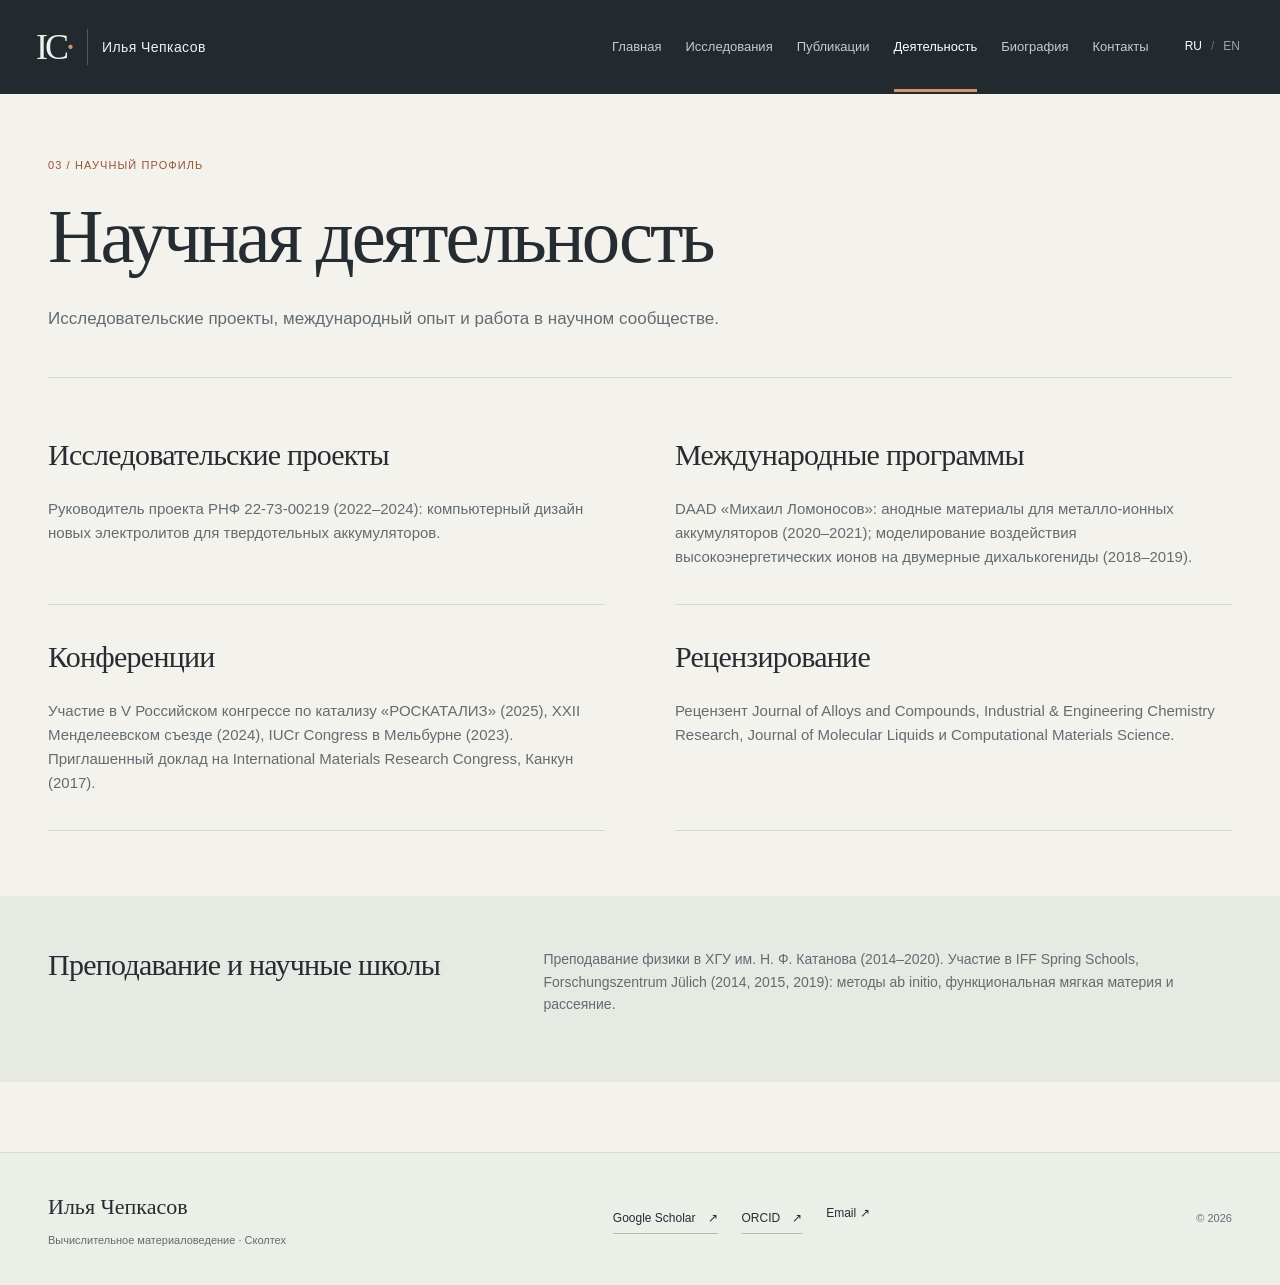
==== activities.html @ cb251c49 "Build bilingual academic website for Ilya Chepkasov" ====
<!doctype html><html lang="ru"><head><meta charset="utf-8"><meta name="viewport" content="width=device-width, initial-scale=1"><meta name="robots" content="noindex,nofollow"><meta name="description" content="Илья Чепкасов — старший научный сотрудник Сколтеха. Вычислительное материаловедение, нанокатализ и материалы для энергетики."><title>Деятельность — Илья Чепкасов</title><link rel="icon" href="assets/images/mark.svg" type="image/svg+xml"><link rel="stylesheet" href="assets/css/styles.css"><script src="assets/js/publications-data.js" defer></script><script src="assets/js/main.js" defer></script></head><body data-title-ru="Деятельность — Илья Чепкасов" data-title-en="Activities — Ilya Chepkasov" class="inner"><a class="skip" href="#main"><span class="" data-ru="К содержанию" data-en="Skip to content">К содержанию</span></a><header class="site-header"><div class="header-inner"><a class="brand" href="index.html"><span class="brand-mark" aria-hidden="true">IC<span>·</span></span><span class="brand-name"><span class="" data-ru="Илья Чепкасов" data-en="Ilya Chepkasov">Илья Чепкасов</span></span></a><button id="menu-toggle" class="menu-toggle" aria-controls="nav" aria-expanded="false"><span class="" data-ru="Меню" data-en="Menu">Меню</span></button><nav id="nav" aria-label="Навигация" data-aria-ru="Навигация" data-aria-en="Main navigation"><a href="index.html"><span class="" data-ru="Главная" data-en="Home">Главная</span></a><a href="research.html"><span class="" data-ru="Исследования" data-en="Research">Исследования</span></a><a href="publications.html"><span class="" data-ru="Публикации" data-en="Publications">Публикации</span></a><a href="activities.html" aria-current="page"><span class="" data-ru="Деятельность" data-en="Activities">Деятельность</span></a><a href="cv.html"><span class="" data-ru="Биография" data-en="Biography">Биография</span></a><a href="contact.html"><span class="" data-ru="Контакты" data-en="Contact">Контакты</span></a></nav><div class="language" role="group" aria-label="Язык / Language"><button data-lang="ru" aria-pressed="true">RU</button><span>/</span><button data-lang="en" aria-pressed="false">EN</button></div></div></header><main id="main"><section class="page-head container"><div class="section-index">03 / <span class="" data-ru="Научный профиль" data-en="Scientific profile">Научный профиль</span></div><h1 class="" data-ru="Научная деятельность" data-en="Academic activities">Научная деятельность</h1><p class="lede" data-ru="Исследовательские проекты, международный опыт и работа в научном сообществе." data-en="Research projects, international experience and contributions to the scientific community.">Исследовательские проекты, международный опыт и работа в научном сообществе.</p></section><section class="container activity-grid"><article class="activity-block"><h2 class="" data-ru="Исследовательские проекты" data-en="Research projects">Исследовательские проекты</h2><p class="" data-ru="Руководитель проекта РНФ 22-73-00219 (2022–2024): компьютерный дизайн новых электролитов для твердотельных аккумуляторов." data-en="Principal investigator, Russian Science Foundation project 22-73-00219 (2022–2024): computational design of new electrolytes for solid-state batteries.">Руководитель проекта РНФ 22-73-00219 (2022–2024): компьютерный дизайн новых электролитов для твердотельных аккумуляторов.</p></article><article class="activity-block"><h2 class="" data-ru="Международные программы" data-en="International programs">Международные программы</h2><p class="" data-ru="DAAD «Михаил Ломоносов»: анодные материалы для металло-ионных аккумуляторов (2020–2021); моделирование воздействия высокоэнергетических ионов на двумерные дихалькогениды (2018–2019)." data-en="DAAD Mikhail Lomonosov program: anode materials for metal-ion batteries (2020–2021); simulations of high-energy ion impacts on two-dimensional dichalcogenides (2018–2019).">DAAD «Михаил Ломоносов»: анодные материалы для металло-ионных аккумуляторов (2020–2021); моделирование воздействия высокоэнергетических ионов на двумерные дихалькогениды (2018–2019).</p></article><article class="activity-block"><h2 class="" data-ru="Конференции" data-en="Conferences">Конференции</h2><p class="" data-ru="Участие в V Российском конгрессе по катализу «РОСКАТАЛИЗ» (2025), XXII Менделеевском съезде (2024), IUCr Congress в Мельбурне (2023). Приглашенный доклад на International Materials Research Congress, Канкун (2017)." data-en="Participation in the V Russian Congress on Catalysis (2025), XXII Mendeleev Congress (2024), and IUCr Congress in Melbourne (2023). Invited talk at the International Materials Research Congress, Cancun (2017).">Участие в V Российском конгрессе по катализу «РОСКАТАЛИЗ» (2025), XXII Менделеевском съезде (2024), IUCr Congress в Мельбурне (2023). Приглашенный доклад на International Materials Research Congress, Канкун (2017).</p></article><article class="activity-block"><h2 class="" data-ru="Рецензирование" data-en="Peer review">Рецензирование</h2><p class="" data-ru="Рецензент Journal of Alloys and Compounds, Industrial &amp; Engineering Chemistry Research, Journal of Molecular Liquids и Computational Materials Science." data-en="Reviewer for Journal of Alloys and Compounds, Industrial &amp; Engineering Chemistry Research, Journal of Molecular Liquids and Computational Materials Science.">Рецензент Journal of Alloys and Compounds, Industrial &amp; Engineering Chemistry Research, Journal of Molecular Liquids и Computational Materials Science.</p></article></section><section class="methods-band"><div class="container"><div><h2 class="" data-ru="Преподавание и научные школы" data-en="Teaching &amp; scientific schools">Преподавание и научные школы</h2></div><div><p class="" data-ru="Преподавание физики в ХГУ им. Н. Ф. Катанова (2014–2020). Участие в IFF Spring Schools, Forschungszentrum Jülich (2014, 2015, 2019): методы ab initio, функциональная мягкая материя и рассеяние." data-en="Teaching physics at Katanov Khakas State University (2014–2020). Participation in IFF Spring Schools at Forschungszentrum Jülich (2014, 2015, 2019): ab initio methods, functional soft matter and scattering.">Преподавание физики в ХГУ им. Н. Ф. Катанова (2014–2020). Участие в IFF Spring Schools, Forschungszentrum Jülich (2014, 2015, 2019): методы ab initio, функциональная мягкая материя и рассеяние.</p></div></div></section></main><footer><div class="container footer-inner"><div><a href="index.html"><span class="" data-ru="Илья Чепкасов" data-en="Ilya Chepkasov">Илья Чепкасов</span></a><p><span class="" data-ru="Вычислительное материаловедение · Сколтех" data-en="Computational materials science · Skoltech">Вычислительное материаловедение · Сколтех</span></p></div><div class="footer-links"><a class="text-link" href="https://scholar.google.com/citations?user=uld736gAAAAJ" target="_blank" rel="noopener noreferrer"><span class="" data-ru="Google Scholar" data-en="Google Scholar">Google Scholar</span> <span aria-hidden="true">↗</span></a><a class="text-link" href="https://orcid.org/0000-0001-8376-2999" target="_blank" rel="noopener noreferrer"><span class="" data-ru="ORCID" data-en="ORCID">ORCID</span> <span aria-hidden="true">↗</span></a><a href="mailto:I.Chepkasov@skoltech.ru">Email ↗</a></div><span class="copyright">© 2026</span></div></footer></body></html>
---- assets/css/styles.css ----
@charset "UTF-8";
:root{--paper:#f4f2ec;--ink:#252d32;--muted:#626c71;--line:#d7d9d3;--accent:#955433;--dark:#222a30;--white:#fff;--sans:"Segoe UI",Arial,sans-serif;--serif:Georgia,"Times New Roman",serif}
*{box-sizing:border-box}body{margin:0;background:var(--paper);color:var(--ink);font-family:var(--sans);line-height:1.6}a{color:inherit;text-decoration:none}button,input,select{font:inherit}button,a,input,select{touch-action:manipulation}button{cursor:pointer}img{max-width:100%;display:block}figure{margin:0}h1,h2,h3,p{margin-top:0}h1,h2,h3{font-weight:400;line-height:1.15}h1{font-family:var(--serif);letter-spacing:-.04em}h2{font-family:var(--serif);font-size:clamp(30px,3vw,42px);letter-spacing:-.025em}h3{font-size:24px;letter-spacing:-.015em}p{color:var(--muted)}[hidden]{display:none!important}:focus-visible{outline:3px solid #bd754c;outline-offset:5px}.container{width:min(1240px,calc(100% - 96px));margin:auto}.skip{position:fixed;top:-100px;left:20px;z-index:99;padding:12px;background:var(--paper)}.skip:focus{top:12px}
.site-header{background:var(--dark);color:#f1f1eb}.header-inner{width:min(1360px,calc(100% - 72px));margin:auto;min-height:94px;display:flex;align-items:center;gap:32px}.brand{display:flex;align-items:center;gap:14px;flex-shrink:0}.brand-mark{font-family:var(--serif);font-size:36px;line-height:1;border-right:1px solid #515a60;padding-right:15px;letter-spacing:-3px}.brand-mark>span{color:#d39570}.brand-name{font-size:14px;letter-spacing:.03em}nav{display:flex;gap:24px;margin-left:auto;align-items:center}nav a{font-size:13px;padding:35px 0 32px;color:#c6cbcb;border-bottom:3px solid transparent}nav a:hover,nav a[aria-current]{color:#fff;border-color:#ce956e}.language{display:flex;align-items:center;gap:5px;font-size:12px;flex-shrink:0}.language>span{color:#697278}.language button{background:none;border:0;color:#9ca7ac;padding:9px 4px}.language button[aria-pressed=true]{color:#fff}.menu-toggle{display:none}
.hero{display:grid;grid-template-columns:1.22fr 1fr;gap:60px;align-items:center;padding-top:70px;padding-bottom:70px}.eyebrow,.section-index{font-size:11px;letter-spacing:.1em;text-transform:uppercase;line-height:1.7}.eyebrow{display:flex;align-items:center;gap:9px;color:var(--muted);margin-bottom:26px}.status-dot{height:6px;width:6px;background:var(--accent);display:inline-block;flex-shrink:0}.hero h1{font-size:clamp(70px,7.5vw,112px);line-height:.98;margin:0 0 28px;font-weight:400}.hero-statement{font-family:var(--serif);font-size:25px;color:var(--ink);margin-bottom:20px}.hero-bio{max-width:490px;font-size:15px;line-height:1.85}.hero-actions{display:flex;align-items:center;gap:30px;margin:30px 0 35px}.button{display:inline-flex;justify-content:center;align-items:center;gap:25px;background:var(--ink);color:#fff;padding:14px 22px;font-size:13px;border:1px solid var(--ink)}.button:hover{background:var(--accent);border-color:var(--accent)}.text-link{display:inline-flex;gap:12px;align-items:center;font-size:13px;border-bottom:1px solid #b6b9b4;padding:5px 0}.text-link:hover{color:var(--accent);border-color:var(--accent)}.hero-methods{font-size:11px;letter-spacing:.015em;color:var(--muted);display:flex;flex-wrap:wrap;gap:12px}.hero-methods>span{color:var(--accent)}.portrait{position:relative;padding:0 0 0 28px}.portrait:before{content:"";position:absolute;top:-18px;right:-18px;left:46px;bottom:28px;border:1px solid var(--line);z-index:-1}.portrait img{width:100%;aspect-ratio:1;object-fit:cover}.portrait figcaption{background:var(--dark);color:#c6cfcf;display:flex;justify-content:space-between;gap:10px;padding:16px 20px;font-size:9px;letter-spacing:.1em}.intro-strip{background:#e7e9e3;border-top:1px solid var(--line);border-bottom:1px solid var(--line);padding:40px 0}.intro-strip>.container{display:grid;grid-template-columns:1fr 1fr;gap:80px;align-items:start}.intro-strip>.container>p{font-family:var(--serif);font-size:33px;color:var(--ink);line-height:1.2;margin-bottom:0}.intro-strip p{font-size:15px;max-width:540px}.section{padding:82px 0}.section-heading{display:flex;align-items:end;justify-content:space-between;gap:30px;margin-bottom:38px}.section-heading h2{margin:12px 0 0}.section-index{color:var(--accent)}.fields-grid{display:grid;grid-template-columns:repeat(3,1fr);border-top:1px solid var(--line);column-gap:40px}.field{border-bottom:1px solid var(--line);padding:28px 0;display:flex;gap:20px;align-items:start}.field-number{font-family:var(--serif);font-size:16px;color:var(--accent);line-height:1.5}.field h3{font-family:var(--serif);font-size:25px;margin-bottom:18px}.field p{font-size:13px;line-height:1.8;margin-bottom:16px}.tags{font-size:10px;letter-spacing:.035em;color:var(--accent);display:block;margin-bottom:10px}.featured-section{background:var(--dark);padding:66px 0;color:#f4f2ec}.featured-section .section-index{color:#ce956e}.issue{font-size:12px;color:#c5ccce;white-space:nowrap}.featured{display:grid;grid-template-columns:1.4fr 1fr;gap:48px;align-items:center}.featured figure{background:#fff;padding:16px}.featured figure img{width:100%;height:auto;object-fit:contain}.featured figcaption{font-size:10px;color:#667075;padding:12px 6px 2px;line-height:1.5}.featured h3{font-family:var(--serif);font-size:30px;margin-bottom:20px}.featured p{color:#aebbc1;font-size:14px}.featured .text-link{color:#e5e9e5;border-color:#697278;display:flex;width:fit-content;margin-top:14px}.review-grid{display:grid;grid-template-columns:repeat(3,1fr);gap:30px}.review-card{border-top:2px solid var(--ink);padding-top:20px}.review-meta{display:flex;justify-content:space-between;color:var(--accent);font-size:11px;margin-bottom:22px}.review-card h3{font-family:var(--serif);font-size:23px;line-height:1.35}.review-card p{font-size:12px}.review-card .text-link{margin-top:10px}
footer{border-top:1px solid var(--line);padding:36px 0;background:#eceee8}.footer-inner{display:flex;align-items:center;justify-content:space-between;gap:25px}.footer-inner>div>a{font-family:var(--serif);font-size:22px}.footer-inner p{font-size:11px;margin:8px 0 0}.footer-links{display:flex;gap:24px}.footer-links a{font-size:12px!important;font-family:var(--sans)!important}.copyright{font-size:11px;color:var(--muted)}.page-head{padding:62px 0 42px;border-bottom:1px solid var(--line)}.page-head h1{font-size:clamp(58px,6vw,82px);margin:18px 0 23px}.lede{max-width:690px;line-height:1.8;margin:0;font-size:17px}.compact{padding:10px 0 62px}.fields-list .field{gap:65px;padding:36px 0}.fields-list .field-number{font-size:32px}.fields-list .field>div{display:grid;grid-template-columns:1fr 1.45fr;column-gap:70px;width:100%;align-items:start}.fields-list h3{font-size:32px;grid-row:span 3}.fields-list p{font-size:15px;margin-bottom:18px}.fields-list .text-link{width:fit-content}.methods-band{background:#e7e9e3;padding:52px 0;margin-bottom:70px}.methods-band>.container{display:grid;grid-template-columns:1fr 1.6fr;gap:65px}.methods-band h2{font-size:30px}.methods-band p{font-size:14px}.method-columns{display:grid;grid-template-columns:repeat(3,1fr);gap:24px}.method-columns h3{font-size:17px}.method-columns p{font-size:12px}
.publications-content{padding:30px 0 70px}.scholar-strip{display:flex;justify-content:space-between;align-items:center;gap:30px;background:#e7e9e3;padding:22px 28px;margin-bottom:38px}.scholar-strip strong{font-size:16px;font-weight:500}.scholar-strip p{font-size:12px;margin:5px 0 0}.outline{background:transparent;color:var(--ink);white-space:nowrap}.outline:hover{color:#fff}.publication-tools{display:grid;grid-template-columns:1fr 160px 205px;gap:20px}.publication-tools label{display:flex;flex-direction:column;gap:9px;font-size:11px;color:var(--muted)}input,select{border:1px solid #bfc5bf;border-radius:0;background:transparent;color:var(--ink);padding:13px 15px;min-width:0;width:100%;font-size:14px;height:50px}input::placeholder{color:#7b8385}.publication-bar{display:flex;align-items:center;gap:20px;margin:24px 0 0;border-bottom:2px solid var(--ink);padding-bottom:22px}.type-tabs{display:flex;gap:7px;flex-wrap:wrap}.type-tabs button{background:transparent;border:1px solid var(--line);padding:8px 16px;color:var(--muted);font-size:12px}.type-tabs button[aria-pressed=true]{background:var(--ink);border-color:var(--ink);color:#fff}.type-tabs button:hover{border-color:var(--ink)}#result-count{margin-left:auto;white-space:nowrap;font-size:12px;color:var(--muted)}.reset{border:0;border-bottom:1px solid #a5aba6;background:none;padding:0;color:var(--accent);font-size:12px}.publication{display:grid;grid-template-columns:75px 1fr 105px;gap:24px;padding:29px 0;border-bottom:1px solid var(--line)}.publication-year{font-family:var(--serif);font-size:27px;line-height:1.2}.publication h2{font-family:var(--sans);font-size:20px;letter-spacing:-.02em;line-height:1.4;margin-bottom:11px;max-width:880px}.publication h2 a:hover{color:var(--accent)}.pub-meta{font-size:12px;color:var(--muted);margin-bottom:13px}.type-label{font-size:10px;text-transform:uppercase;letter-spacing:.06em;color:var(--accent);display:block;margin-bottom:9px}.publication details{font-size:12px;color:var(--muted)}.publication summary{cursor:pointer;width:fit-content}.publication details p{font-size:12px;margin:10px 0}.pub-actions{display:flex;flex-direction:column;align-items:end;gap:16px;font-size:12px}.copy-doi{border:0;background:none;color:var(--muted);padding:0;font-size:11px;text-align:right}.copy-doi:hover{color:var(--accent)}.empty{padding:55px 20px;text-align:center;border-bottom:1px solid var(--line);color:var(--muted)}.catalog-note{font-size:11px;line-height:1.8;color:#737d80;margin:28px 0 0;max-width:820px}
.biography{display:grid;grid-template-columns:290px 1fr;gap:90px;padding:48px 0 80px}.biography aside img{width:100%;margin-bottom:23px}.biography aside h2{font-size:26px}.biography aside p{font-size:13px}.timeline-row{display:grid;grid-template-columns:140px 1fr;gap:30px;padding:26px 0;border-bottom:1px solid var(--line)}.timeline-row:first-child{padding-top:0}.timeline-date{font-size:14px;color:var(--accent);padding-top:5px}.timeline-row h2{font-size:25px;margin-bottom:12px}.timeline-row p{font-size:14px;margin-bottom:0}.activity-grid{display:grid;grid-template-columns:1fr 1fr;gap:0 70px;padding:25px 0 65px}.activity-block{padding:35px 0;border-bottom:1px solid var(--line)}.activity-block h2{font-size:30px}.activity-block p{font-size:15px;margin-bottom:0}.contact-grid{display:grid;grid-template-columns:1.5fr 1fr;gap:100px;padding:58px 0 105px}.email{font-family:var(--serif);font-size:clamp(32px,4.1vw,56px);line-height:1.15;letter-spacing:-.035em;display:block;margin:22px 0 48px;overflow-wrap:anywhere}.email>span{color:var(--accent);font-size:35px}.email:hover{color:var(--accent)}.contact-main h2{font-size:26px;max-width:480px}.contact-main p{font-size:14px}.contact-profiles{border-left:1px solid var(--line);padding-left:50px}.contact-profiles h2{font-size:30px;margin-bottom:28px}.contact-profiles .text-link{display:flex;justify-content:space-between;font-size:17px;padding:17px 0}
@media(min-width:1500px){.hero{padding-top:85px;padding-bottom:85px}.hero h1{font-size:115px}}
@media(max-width:1150px){.header-inner{width:calc(100% - 44px);gap:20px}.brand-name{display:none}nav{gap:20px}.container{width:calc(100% - 72px)}.hero{gap:25px}.hero h1{font-size:clamp(64px,7.8vw,90px)}.portrait{padding-left:12px}.hero-bio{font-size:14px}.hero-actions{gap:22px}.fields-grid{grid-template-columns:1fr 1fr}.biography{gap:50px}.timeline-row{grid-template-columns:115px 1fr;gap:22px}.contact-grid{gap:55px}.featured{gap:30px}.fields-list .field>div{gap:30px}}
@media(max-width:780px){.container{width:calc(100% - 40px)}.header-inner{min-height:76px;width:calc(100% - 40px);flex-wrap:wrap;gap:16px}.brand-mark{font-size:30px}.brand-name{display:block;font-size:12px}.menu-toggle{display:block;margin-left:auto;color:#e2e5df;background:none;border:1px solid #5d696f;padding:7px 10px;font-size:11px}.language{font-size:11px}nav{display:none;order:5;flex-basis:100%;margin:0;gap:0;grid-template-columns:1fr 1fr;padding-bottom:15px}nav.open{display:grid}nav a{padding:12px 0;border:0;font-size:13px}nav a[aria-current]{color:#d39570}.hero{grid-template-columns:1fr;padding:38px 0 42px;gap:35px}.eyebrow{font-size:9px;margin-bottom:23px}.hero h1{font-size:clamp(58px,12vw,90px);margin-bottom:24px}.hero-statement{font-size:23px}.hero-bio{font-size:14px;max-width:580px}.hero-actions{margin:24px 0 25px;gap:25px}.hero-methods{font-size:10px;gap:9px}.portrait{padding:0;max-width:500px;width:100%;justify-self:center}.portrait:before{display:none}.portrait img{aspect-ratio:1.1;object-position:center 35%}.portrait figcaption{padding:14px 16px;font-size:8px}.intro-strip{padding:30px 0}.intro-strip>.container{grid-template-columns:1fr;gap:22px}.intro-strip>.container>p{font-size:29px}.intro-strip p{font-size:14px}.section{padding:52px 0}.section-heading{gap:20px;margin-bottom:27px}.section-heading h2{font-size:30px}.section-heading .text-link{font-size:11px;flex-shrink:0}.fields-grid{gap:0 25px}.field{gap:13px;padding:23px 0}.field h3{font-size:23px}.field p{font-size:12px}.featured-section{padding:45px 0}.featured{grid-template-columns:1fr;gap:28px}.featured h3{font-size:28px}.featured figure{padding:10px}.issue{font-size:10px}.review-grid{grid-template-columns:1fr;gap:32px}.review-card h3{font-size:24px}.review-meta{margin-bottom:17px}.footer-inner{flex-wrap:wrap;align-items:start}.footer-links{gap:20px}.copyright{width:100%}.page-head{padding:38px 0 30px}.page-head h1{font-size:53px}.lede{font-size:15px}.compact{padding:0 0 40px}.fields-list .field{gap:23px;padding:28px 0}.fields-list .field>div{display:block}.fields-list h3{font-size:28px}.fields-list p{font-size:14px}.methods-band{padding:35px 0;margin-bottom:40px}.methods-band>.container{grid-template-columns:1fr;gap:20px}.method-columns{gap:16px}.method-columns h3{font-size:15px}.scholar-strip{padding:20px;gap:20px;align-items:start}.scholar-strip p{font-size:11px}.scholar-strip .button{font-size:11px;padding:10px 14px;gap:12px}.publication-tools{grid-template-columns:1fr 1fr;gap:15px}.search-label{grid-column:1/-1}.publication-bar{flex-wrap:wrap;gap:16px}.type-tabs{width:100%;gap:5px}.type-tabs button{font-size:11px;padding:7px 12px}#result-count{margin-left:0;margin-right:auto}.publication{grid-template-columns:48px 1fr;gap:16px;padding:25px 0}.publication-year{font-size:22px}.publication h2{font-size:17px}.pub-actions{grid-column:2;flex-direction:row;align-items:center;gap:25px}.pub-meta{font-size:11px}.biography{grid-template-columns:1fr;gap:35px;padding:35px 0 50px}.biography aside{max-width:310px}.timeline-row{grid-template-columns:100px 1fr;gap:16px}.timeline-row h2{font-size:22px}.timeline-row p{font-size:13px}.timeline-date{font-size:11px}.activity-grid{grid-template-columns:1fr;gap:0;padding-bottom:40px}.activity-block{padding:26px 0}.activity-block p{font-size:14px}.contact-grid{grid-template-columns:1fr;gap:40px;padding:35px 0 60px}.email{font-size:clamp(35px,7vw,55px);margin-bottom:35px}.contact-profiles{border-left:0;border-top:1px solid var(--line);padding:30px 0 0}}
@media(max-width:430px){.brand-name{display:none}.fields-grid{grid-template-columns:1fr}.field h3{font-size:26px}.field p{font-size:14px}.hero h1{font-size:64px}.hero-actions{gap:20px}.button{padding:12px 17px;gap:20px}.section-heading{align-items:start}.section-heading h2{font-size:28px}.section-heading>.text-link{margin-top:29px}.featured-section .section-heading{display:block}.issue{display:block;margin-top:15px}.scholar-strip{display:block}.scholar-strip .button{margin-top:15px}.page-head h1{font-size:48px}.method-columns{grid-template-columns:1fr}.timeline-row{grid-template-columns:1fr;gap:10px}.publication{gap:12px;grid-template-columns:42px 1fr}.type-tabs button{padding:7px 10px}}
@media(prefers-reduced-motion:no-preference){a,button{transition:background-color .18s,color .18s,border-color .18s}}
@media print{.site-header,.publication-tools,.publication-bar,.pub-actions,footer{display:none}.container{width:100%}body{background:white}.publication{break-inside:avoid}.publication details{display:block}.portrait:before{display:none}}
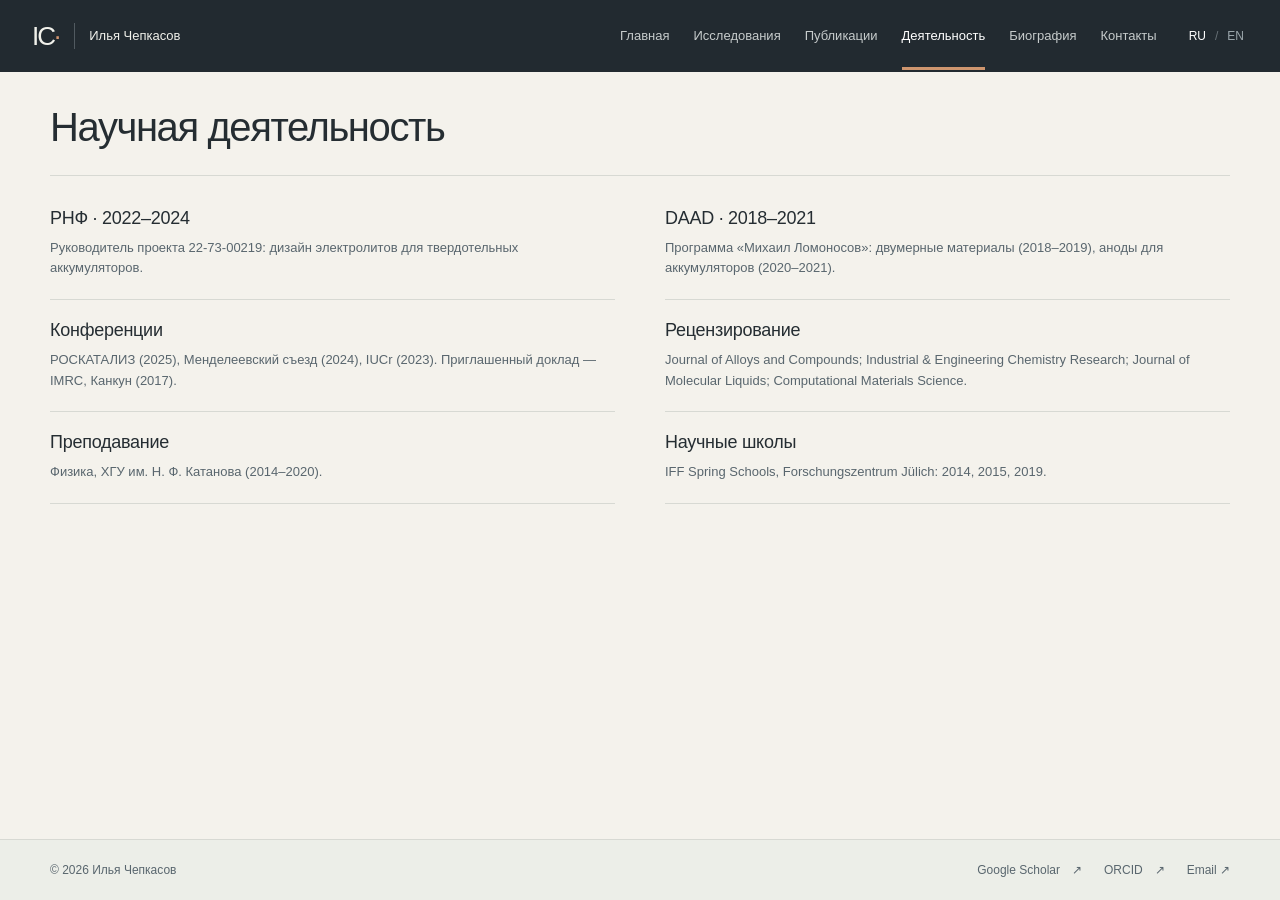
==== commit 5bdcb194: "Shorten all pages and use sans-serif typography with paginated publications" ====
--- a/activities.html
+++ b/activities.html
@@ -1 +1 @@
-<!doctype html><html lang="ru"><head><meta charset="utf-8"><meta name="viewport" content="width=device-width, initial-scale=1"><meta name="robots" content="noindex,nofollow"><meta name="description" content="Илья Чепкасов — старший научный сотрудник Сколтеха. Вычислительное материаловедение, нанокатализ и материалы для энергетики."><title>Деятельность — Илья Чепкасов</title><link rel="icon" href="assets/images/mark.svg" type="image/svg+xml"><link rel="stylesheet" href="assets/css/styles.css"><script src="assets/js/publications-data.js" defer></script><script src="assets/js/main.js" defer></script></head><body data-title-ru="Деятельность — Илья Чепкасов" data-title-en="Activities — Ilya Chepkasov" class="inner"><a class="skip" href="#main"><span class="" data-ru="К содержанию" data-en="Skip to content">К содержанию</span></a><header class="site-header"><div class="header-inner"><a class="brand" href="index.html"><span class="brand-mark" aria-hidden="true">IC<span>·</span></span><span class="brand-name"><span class="" data-ru="Илья Чепкасов" data-en="Ilya Chepkasov">Илья Чепкасов</span></span></a><button id="menu-toggle" class="menu-toggle" aria-controls="nav" aria-expanded="false"><span class="" data-ru="Меню" data-en="Menu">Меню</span></button><nav id="nav" aria-label="Навигация" data-aria-ru="Навигация" data-aria-en="Main navigation"><a href="index.html"><span class="" data-ru="Главная" data-en="Home">Главная</span></a><a href="research.html"><span class="" data-ru="Исследования" data-en="Research">Исследования</span></a><a href="publications.html"><span class="" data-ru="Публикации" data-en="Publications">Публикации</span></a><a href="activities.html" aria-current="page"><span class="" data-ru="Деятельность" data-en="Activities">Деятельность</span></a><a href="cv.html"><span class="" data-ru="Биография" data-en="Biography">Биография</span></a><a href="contact.html"><span class="" data-ru="Контакты" data-en="Contact">Контакты</span></a></nav><div class="language" role="group" aria-label="Язык / Language"><button data-lang="ru" aria-pressed="true">RU</button><span>/</span><button data-lang="en" aria-pressed="false">EN</button></div></div></header><main id="main"><section class="page-head container"><div class="section-index">03 / <span class="" data-ru="Научный профиль" data-en="Scientific profile">Научный профиль</span></div><h1 class="" data-ru="Научная деятельность" data-en="Academic activities">Научная деятельность</h1><p class="lede" data-ru="Исследовательские проекты, международный опыт и работа в научном сообществе." data-en="Research projects, international experience and contributions to the scientific community.">Исследовательские проекты, международный опыт и работа в научном сообществе.</p></section><section class="container activity-grid"><article class="activity-block"><h2 class="" data-ru="Исследовательские проекты" data-en="Research projects">Исследовательские проекты</h2><p class="" data-ru="Руководитель проекта РНФ 22-73-00219 (2022–2024): компьютерный дизайн новых электролитов для твердотельных аккумуляторов." data-en="Principal investigator, Russian Science Foundation project 22-73-00219 (2022–2024): computational design of new electrolytes for solid-state batteries.">Руководитель проекта РНФ 22-73-00219 (2022–2024): компьютерный дизайн новых электролитов для твердотельных аккумуляторов.</p></article><article class="activity-block"><h2 class="" data-ru="Международные программы" data-en="International programs">Международные программы</h2><p class="" data-ru="DAAD «Михаил Ломоносов»: анодные материалы для металло-ионных аккумуляторов (2020–2021); моделирование воздействия высокоэнергетических ионов на двумерные дихалькогениды (2018–2019)." data-en="DAAD Mikhail Lomonosov program: anode materials for metal-ion batteries (2020–2021); simulations of high-energy ion impacts on two-dimensional dichalcogenides (2018–2019).">DAAD «Михаил Ломоносов»: анодные материалы для металло-ионных аккумуляторов (2020–2021); моделирование воздействия высокоэнергетических ионов на двумерные дихалькогениды (2018–2019).</p></article><article class="activity-block"><h2 class="" data-ru="Конференции" data-en="Conferences">Конференции</h2><p class="" data-ru="Участие в V Российском конгрессе по катализу «РОСКАТАЛИЗ» (2025), XXII Менделеевском съезде (2024), IUCr Congress в Мельбурне (2023). Приглашенный доклад на International Materials Research Congress, Канкун (2017)." data-en="Participation in the V Russian Congress on Catalysis (2025), XXII Mendeleev Congress (2024), and IUCr Congress in Melbourne (2023). Invited talk at the International Materials Research Congress, Cancun (2017).">Участие в V Российском конгрессе по катализу «РОСКАТАЛИЗ» (2025), XXII Менделеевском съезде (2024), IUCr Congress в Мельбурне (2023). Приглашенный доклад на International Materials Research Congress, Канкун (2017).</p></article><article class="activity-block"><h2 class="" data-ru="Рецензирование" data-en="Peer review">Рецензирование</h2><p class="" data-ru="Рецензент Journal of Alloys and Compounds, Industrial &amp; Engineering Chemistry Research, Journal of Molecular Liquids и Computational Materials Science." data-en="Reviewer for Journal of Alloys and Compounds, Industrial &amp; Engineering Chemistry Research, Journal of Molecular Liquids and Computational Materials Science.">Рецензент Journal of Alloys and Compounds, Industrial &amp; Engineering Chemistry Research, Journal of Molecular Liquids и Computational Materials Science.</p></article></section><section class="methods-band"><div class="container"><div><h2 class="" data-ru="Преподавание и научные школы" data-en="Teaching &amp; scientific schools">Преподавание и научные школы</h2></div><div><p class="" data-ru="Преподавание физики в ХГУ им. Н. Ф. Катанова (2014–2020). Участие в IFF Spring Schools, Forschungszentrum Jülich (2014, 2015, 2019): методы ab initio, функциональная мягкая материя и рассеяние." data-en="Teaching physics at Katanov Khakas State University (2014–2020). Participation in IFF Spring Schools at Forschungszentrum Jülich (2014, 2015, 2019): ab initio methods, functional soft matter and scattering.">Преподавание физики в ХГУ им. Н. Ф. Катанова (2014–2020). Участие в IFF Spring Schools, Forschungszentrum Jülich (2014, 2015, 2019): методы ab initio, функциональная мягкая материя и рассеяние.</p></div></div></section></main><footer><div class="container footer-inner"><div><a href="index.html"><span class="" data-ru="Илья Чепкасов" data-en="Ilya Chepkasov">Илья Чепкасов</span></a><p><span class="" data-ru="Вычислительное материаловедение · Сколтех" data-en="Computational materials science · Skoltech">Вычислительное материаловедение · Сколтех</span></p></div><div class="footer-links"><a class="text-link" href="https://scholar.google.com/citations?user=uld736gAAAAJ" target="_blank" rel="noopener noreferrer"><span class="" data-ru="Google Scholar" data-en="Google Scholar">Google Scholar</span> <span aria-hidden="true">↗</span></a><a class="text-link" href="https://orcid.org/0000-0001-8376-2999" target="_blank" rel="noopener noreferrer"><span class="" data-ru="ORCID" data-en="ORCID">ORCID</span> <span aria-hidden="true">↗</span></a><a href="mailto:I.Chepkasov@skoltech.ru">Email ↗</a></div><span class="copyright">© 2026</span></div></footer></body></html>+<!doctype html><html lang="ru"><head><meta charset="utf-8"><meta name="viewport" content="width=device-width, initial-scale=1"><meta name="robots" content="noindex,nofollow"><meta name="description" content="Илья Чепкасов — старший научный сотрудник Сколтеха. Вычислительное материаловедение, нанокатализ и материалы для энергетики."><title>Деятельность — Илья Чепкасов</title><link rel="icon" href="assets/images/mark.svg" type="image/svg+xml"><link rel="stylesheet" href="assets/css/styles.css"><script src="assets/js/publications-data.js" defer></script><script src="assets/js/main.js" defer></script></head><body data-title-ru="Деятельность — Илья Чепкасов" data-title-en="Activities — Ilya Chepkasov" class="inner"><a class="skip" href="#main"><span class="" data-ru="К содержанию" data-en="Skip to content">К содержанию</span></a><header class="site-header"><div class="header-inner"><a class="brand" href="index.html"><span class="brand-mark" aria-hidden="true">IC<span>·</span></span><span class="brand-name"><span class="" data-ru="Илья Чепкасов" data-en="Ilya Chepkasov">Илья Чепкасов</span></span></a><button id="menu-toggle" class="menu-toggle" aria-controls="nav" aria-expanded="false"><span class="" data-ru="Меню" data-en="Menu">Меню</span></button><nav id="nav" aria-label="Навигация" data-aria-ru="Навигация" data-aria-en="Main navigation"><a href="index.html"><span class="" data-ru="Главная" data-en="Home">Главная</span></a><a href="research.html"><span class="" data-ru="Исследования" data-en="Research">Исследования</span></a><a href="publications.html"><span class="" data-ru="Публикации" data-en="Publications">Публикации</span></a><a href="activities.html" aria-current="page"><span class="" data-ru="Деятельность" data-en="Activities">Деятельность</span></a><a href="cv.html"><span class="" data-ru="Биография" data-en="Biography">Биография</span></a><a href="contact.html"><span class="" data-ru="Контакты" data-en="Contact">Контакты</span></a></nav><div class="language" role="group" aria-label="Язык / Language"><button data-lang="ru" aria-pressed="true">RU</button><span>/</span><button data-lang="en" aria-pressed="false">EN</button></div></div></header><main id="main"><section class="page-head container"><h1 class="" data-ru="Научная деятельность" data-en="Academic activities">Научная деятельность</h1></section><section class="container activity-grid"><article class="activity-block"><h2 class="" data-ru="РНФ · 2022–2024" data-en="RSF · 2022–2024">РНФ · 2022–2024</h2><p class="" data-ru="Руководитель проекта 22-73-00219: дизайн электролитов для твердотельных аккумуляторов." data-en="PI, project 22-73-00219: design of electrolytes for solid-state batteries.">Руководитель проекта 22-73-00219: дизайн электролитов для твердотельных аккумуляторов.</p></article><article class="activity-block"><h2 class="" data-ru="DAAD · 2018–2021" data-en="DAAD · 2018–2021">DAAD · 2018–2021</h2><p class="" data-ru="Программа «Михаил Ломоносов»: двумерные материалы (2018–2019), аноды для аккумуляторов (2020–2021)." data-en="Mikhail Lomonosov program: 2D materials (2018–2019), battery anodes (2020–2021).">Программа «Михаил Ломоносов»: двумерные материалы (2018–2019), аноды для аккумуляторов (2020–2021).</p></article><article class="activity-block"><h2 class="" data-ru="Конференции" data-en="Conferences">Конференции</h2><p class="" data-ru="РОСКАТАЛИЗ (2025), Менделеевский съезд (2024), IUCr (2023). Приглашенный доклад — IMRC, Канкун (2017)." data-en="ROSKATALIZ (2025), Mendeleev Congress (2024), IUCr (2023). Invited talk — IMRC, Cancun (2017).">РОСКАТАЛИЗ (2025), Менделеевский съезд (2024), IUCr (2023). Приглашенный доклад — IMRC, Канкун (2017).</p></article><article class="activity-block"><h2 class="" data-ru="Рецензирование" data-en="Peer review">Рецензирование</h2><p class="" data-ru="Journal of Alloys and Compounds; Industrial &amp; Engineering Chemistry Research; Journal of Molecular Liquids; Computational Materials Science." data-en="Journal of Alloys and Compounds; Industrial &amp; Engineering Chemistry Research; Journal of Molecular Liquids; Computational Materials Science.">Journal of Alloys and Compounds; Industrial &amp; Engineering Chemistry Research; Journal of Molecular Liquids; Computational Materials Science.</p></article><article class="activity-block"><h2 class="" data-ru="Преподавание" data-en="Teaching">Преподавание</h2><p class="" data-ru="Физика, ХГУ им. Н. Ф. Катанова (2014–2020)." data-en="Physics, Katanov Khakas State University (2014–2020).">Физика, ХГУ им. Н. Ф. Катанова (2014–2020).</p></article><article class="activity-block"><h2 class="" data-ru="Научные школы" data-en="Scientific schools">Научные школы</h2><p class="" data-ru="IFF Spring Schools, Forschungszentrum Jülich: 2014, 2015, 2019." data-en="IFF Spring Schools, Forschungszentrum Jülich: 2014, 2015, 2019.">IFF Spring Schools, Forschungszentrum Jülich: 2014, 2015, 2019.</p></article></section></main><footer><div class="container footer-inner"><span>© 2026 <span class="" data-ru="Илья Чепкасов" data-en="Ilya Chepkasov">Илья Чепкасов</span></span><div class="footer-links"><a class="text-link" href="https://scholar.google.com/citations?user=uld736gAAAAJ" target="_blank" rel="noopener noreferrer"><span class="" data-ru="Google Scholar" data-en="Google Scholar">Google Scholar</span> <span aria-hidden="true">↗</span></a><a class="text-link" href="https://orcid.org/0000-0001-8376-2999" target="_blank" rel="noopener noreferrer"><span class="" data-ru="ORCID" data-en="ORCID">ORCID</span> <span aria-hidden="true">↗</span></a><a href="mailto:I.Chepkasov@skoltech.ru">Email ↗</a></div></div></footer></body></html>
--- a/assets/css/styles.css
+++ b/assets/css/styles.css
@@ -1,14 +1,15 @@
 @charset "UTF-8";
-:root{--paper:#f4f2ec;--ink:#252d32;--muted:#626c71;--line:#d7d9d3;--accent:#955433;--dark:#222a30;--white:#fff;--sans:"Segoe UI",Arial,sans-serif;--serif:Georgia,"Times New Roman",serif}
-*{box-sizing:border-box}body{margin:0;background:var(--paper);color:var(--ink);font-family:var(--sans);line-height:1.6}a{color:inherit;text-decoration:none}button,input,select{font:inherit}button,a,input,select{touch-action:manipulation}button{cursor:pointer}img{max-width:100%;display:block}figure{margin:0}h1,h2,h3,p{margin-top:0}h1,h2,h3{font-weight:400;line-height:1.15}h1{font-family:var(--serif);letter-spacing:-.04em}h2{font-family:var(--serif);font-size:clamp(30px,3vw,42px);letter-spacing:-.025em}h3{font-size:24px;letter-spacing:-.015em}p{color:var(--muted)}[hidden]{display:none!important}:focus-visible{outline:3px solid #bd754c;outline-offset:5px}.container{width:min(1240px,calc(100% - 96px));margin:auto}.skip{position:fixed;top:-100px;left:20px;z-index:99;padding:12px;background:var(--paper)}.skip:focus{top:12px}
-.site-header{background:var(--dark);color:#f1f1eb}.header-inner{width:min(1360px,calc(100% - 72px));margin:auto;min-height:94px;display:flex;align-items:center;gap:32px}.brand{display:flex;align-items:center;gap:14px;flex-shrink:0}.brand-mark{font-family:var(--serif);font-size:36px;line-height:1;border-right:1px solid #515a60;padding-right:15px;letter-spacing:-3px}.brand-mark>span{color:#d39570}.brand-name{font-size:14px;letter-spacing:.03em}nav{display:flex;gap:24px;margin-left:auto;align-items:center}nav a{font-size:13px;padding:35px 0 32px;color:#c6cbcb;border-bottom:3px solid transparent}nav a:hover,nav a[aria-current]{color:#fff;border-color:#ce956e}.language{display:flex;align-items:center;gap:5px;font-size:12px;flex-shrink:0}.language>span{color:#697278}.language button{background:none;border:0;color:#9ca7ac;padding:9px 4px}.language button[aria-pressed=true]{color:#fff}.menu-toggle{display:none}
-.hero{display:grid;grid-template-columns:1.22fr 1fr;gap:60px;align-items:center;padding-top:70px;padding-bottom:70px}.eyebrow,.section-index{font-size:11px;letter-spacing:.1em;text-transform:uppercase;line-height:1.7}.eyebrow{display:flex;align-items:center;gap:9px;color:var(--muted);margin-bottom:26px}.status-dot{height:6px;width:6px;background:var(--accent);display:inline-block;flex-shrink:0}.hero h1{font-size:clamp(70px,7.5vw,112px);line-height:.98;margin:0 0 28px;font-weight:400}.hero-statement{font-family:var(--serif);font-size:25px;color:var(--ink);margin-bottom:20px}.hero-bio{max-width:490px;font-size:15px;line-height:1.85}.hero-actions{display:flex;align-items:center;gap:30px;margin:30px 0 35px}.button{display:inline-flex;justify-content:center;align-items:center;gap:25px;background:var(--ink);color:#fff;padding:14px 22px;font-size:13px;border:1px solid var(--ink)}.button:hover{background:var(--accent);border-color:var(--accent)}.text-link{display:inline-flex;gap:12px;align-items:center;font-size:13px;border-bottom:1px solid #b6b9b4;padding:5px 0}.text-link:hover{color:var(--accent);border-color:var(--accent)}.hero-methods{font-size:11px;letter-spacing:.015em;color:var(--muted);display:flex;flex-wrap:wrap;gap:12px}.hero-methods>span{color:var(--accent)}.portrait{position:relative;padding:0 0 0 28px}.portrait:before{content:"";position:absolute;top:-18px;right:-18px;left:46px;bottom:28px;border:1px solid var(--line);z-index:-1}.portrait img{width:100%;aspect-ratio:1;object-fit:cover}.portrait figcaption{background:var(--dark);color:#c6cfcf;display:flex;justify-content:space-between;gap:10px;padding:16px 20px;font-size:9px;letter-spacing:.1em}.intro-strip{background:#e7e9e3;border-top:1px solid var(--line);border-bottom:1px solid var(--line);padding:40px 0}.intro-strip>.container{display:grid;grid-template-columns:1fr 1fr;gap:80px;align-items:start}.intro-strip>.container>p{font-family:var(--serif);font-size:33px;color:var(--ink);line-height:1.2;margin-bottom:0}.intro-strip p{font-size:15px;max-width:540px}.section{padding:82px 0}.section-heading{display:flex;align-items:end;justify-content:space-between;gap:30px;margin-bottom:38px}.section-heading h2{margin:12px 0 0}.section-index{color:var(--accent)}.fields-grid{display:grid;grid-template-columns:repeat(3,1fr);border-top:1px solid var(--line);column-gap:40px}.field{border-bottom:1px solid var(--line);padding:28px 0;display:flex;gap:20px;align-items:start}.field-number{font-family:var(--serif);font-size:16px;color:var(--accent);line-height:1.5}.field h3{font-family:var(--serif);font-size:25px;margin-bottom:18px}.field p{font-size:13px;line-height:1.8;margin-bottom:16px}.tags{font-size:10px;letter-spacing:.035em;color:var(--accent);display:block;margin-bottom:10px}.featured-section{background:var(--dark);padding:66px 0;color:#f4f2ec}.featured-section .section-index{color:#ce956e}.issue{font-size:12px;color:#c5ccce;white-space:nowrap}.featured{display:grid;grid-template-columns:1.4fr 1fr;gap:48px;align-items:center}.featured figure{background:#fff;padding:16px}.featured figure img{width:100%;height:auto;object-fit:contain}.featured figcaption{font-size:10px;color:#667075;padding:12px 6px 2px;line-height:1.5}.featured h3{font-family:var(--serif);font-size:30px;margin-bottom:20px}.featured p{color:#aebbc1;font-size:14px}.featured .text-link{color:#e5e9e5;border-color:#697278;display:flex;width:fit-content;margin-top:14px}.review-grid{display:grid;grid-template-columns:repeat(3,1fr);gap:30px}.review-card{border-top:2px solid var(--ink);padding-top:20px}.review-meta{display:flex;justify-content:space-between;color:var(--accent);font-size:11px;margin-bottom:22px}.review-card h3{font-family:var(--serif);font-size:23px;line-height:1.35}.review-card p{font-size:12px}.review-card .text-link{margin-top:10px}
-footer{border-top:1px solid var(--line);padding:36px 0;background:#eceee8}.footer-inner{display:flex;align-items:center;justify-content:space-between;gap:25px}.footer-inner>div>a{font-family:var(--serif);font-size:22px}.footer-inner p{font-size:11px;margin:8px 0 0}.footer-links{display:flex;gap:24px}.footer-links a{font-size:12px!important;font-family:var(--sans)!important}.copyright{font-size:11px;color:var(--muted)}.page-head{padding:62px 0 42px;border-bottom:1px solid var(--line)}.page-head h1{font-size:clamp(58px,6vw,82px);margin:18px 0 23px}.lede{max-width:690px;line-height:1.8;margin:0;font-size:17px}.compact{padding:10px 0 62px}.fields-list .field{gap:65px;padding:36px 0}.fields-list .field-number{font-size:32px}.fields-list .field>div{display:grid;grid-template-columns:1fr 1.45fr;column-gap:70px;width:100%;align-items:start}.fields-list h3{font-size:32px;grid-row:span 3}.fields-list p{font-size:15px;margin-bottom:18px}.fields-list .text-link{width:fit-content}.methods-band{background:#e7e9e3;padding:52px 0;margin-bottom:70px}.methods-band>.container{display:grid;grid-template-columns:1fr 1.6fr;gap:65px}.methods-band h2{font-size:30px}.methods-band p{font-size:14px}.method-columns{display:grid;grid-template-columns:repeat(3,1fr);gap:24px}.method-columns h3{font-size:17px}.method-columns p{font-size:12px}
-.publications-content{padding:30px 0 70px}.scholar-strip{display:flex;justify-content:space-between;align-items:center;gap:30px;background:#e7e9e3;padding:22px 28px;margin-bottom:38px}.scholar-strip strong{font-size:16px;font-weight:500}.scholar-strip p{font-size:12px;margin:5px 0 0}.outline{background:transparent;color:var(--ink);white-space:nowrap}.outline:hover{color:#fff}.publication-tools{display:grid;grid-template-columns:1fr 160px 205px;gap:20px}.publication-tools label{display:flex;flex-direction:column;gap:9px;font-size:11px;color:var(--muted)}input,select{border:1px solid #bfc5bf;border-radius:0;background:transparent;color:var(--ink);padding:13px 15px;min-width:0;width:100%;font-size:14px;height:50px}input::placeholder{color:#7b8385}.publication-bar{display:flex;align-items:center;gap:20px;margin:24px 0 0;border-bottom:2px solid var(--ink);padding-bottom:22px}.type-tabs{display:flex;gap:7px;flex-wrap:wrap}.type-tabs button{background:transparent;border:1px solid var(--line);padding:8px 16px;color:var(--muted);font-size:12px}.type-tabs button[aria-pressed=true]{background:var(--ink);border-color:var(--ink);color:#fff}.type-tabs button:hover{border-color:var(--ink)}#result-count{margin-left:auto;white-space:nowrap;font-size:12px;color:var(--muted)}.reset{border:0;border-bottom:1px solid #a5aba6;background:none;padding:0;color:var(--accent);font-size:12px}.publication{display:grid;grid-template-columns:75px 1fr 105px;gap:24px;padding:29px 0;border-bottom:1px solid var(--line)}.publication-year{font-family:var(--serif);font-size:27px;line-height:1.2}.publication h2{font-family:var(--sans);font-size:20px;letter-spacing:-.02em;line-height:1.4;margin-bottom:11px;max-width:880px}.publication h2 a:hover{color:var(--accent)}.pub-meta{font-size:12px;color:var(--muted);margin-bottom:13px}.type-label{font-size:10px;text-transform:uppercase;letter-spacing:.06em;color:var(--accent);display:block;margin-bottom:9px}.publication details{font-size:12px;color:var(--muted)}.publication summary{cursor:pointer;width:fit-content}.publication details p{font-size:12px;margin:10px 0}.pub-actions{display:flex;flex-direction:column;align-items:end;gap:16px;font-size:12px}.copy-doi{border:0;background:none;color:var(--muted);padding:0;font-size:11px;text-align:right}.copy-doi:hover{color:var(--accent)}.empty{padding:55px 20px;text-align:center;border-bottom:1px solid var(--line);color:var(--muted)}.catalog-note{font-size:11px;line-height:1.8;color:#737d80;margin:28px 0 0;max-width:820px}
-.biography{display:grid;grid-template-columns:290px 1fr;gap:90px;padding:48px 0 80px}.biography aside img{width:100%;margin-bottom:23px}.biography aside h2{font-size:26px}.biography aside p{font-size:13px}.timeline-row{display:grid;grid-template-columns:140px 1fr;gap:30px;padding:26px 0;border-bottom:1px solid var(--line)}.timeline-row:first-child{padding-top:0}.timeline-date{font-size:14px;color:var(--accent);padding-top:5px}.timeline-row h2{font-size:25px;margin-bottom:12px}.timeline-row p{font-size:14px;margin-bottom:0}.activity-grid{display:grid;grid-template-columns:1fr 1fr;gap:0 70px;padding:25px 0 65px}.activity-block{padding:35px 0;border-bottom:1px solid var(--line)}.activity-block h2{font-size:30px}.activity-block p{font-size:15px;margin-bottom:0}.contact-grid{display:grid;grid-template-columns:1.5fr 1fr;gap:100px;padding:58px 0 105px}.email{font-family:var(--serif);font-size:clamp(32px,4.1vw,56px);line-height:1.15;letter-spacing:-.035em;display:block;margin:22px 0 48px;overflow-wrap:anywhere}.email>span{color:var(--accent);font-size:35px}.email:hover{color:var(--accent)}.contact-main h2{font-size:26px;max-width:480px}.contact-main p{font-size:14px}.contact-profiles{border-left:1px solid var(--line);padding-left:50px}.contact-profiles h2{font-size:30px;margin-bottom:28px}.contact-profiles .text-link{display:flex;justify-content:space-between;font-size:17px;padding:17px 0}
-@media(min-width:1500px){.hero{padding-top:85px;padding-bottom:85px}.hero h1{font-size:115px}}
-@media(max-width:1150px){.header-inner{width:calc(100% - 44px);gap:20px}.brand-name{display:none}nav{gap:20px}.container{width:calc(100% - 72px)}.hero{gap:25px}.hero h1{font-size:clamp(64px,7.8vw,90px)}.portrait{padding-left:12px}.hero-bio{font-size:14px}.hero-actions{gap:22px}.fields-grid{grid-template-columns:1fr 1fr}.biography{gap:50px}.timeline-row{grid-template-columns:115px 1fr;gap:22px}.contact-grid{gap:55px}.featured{gap:30px}.fields-list .field>div{gap:30px}}
-@media(max-width:780px){.container{width:calc(100% - 40px)}.header-inner{min-height:76px;width:calc(100% - 40px);flex-wrap:wrap;gap:16px}.brand-mark{font-size:30px}.brand-name{display:block;font-size:12px}.menu-toggle{display:block;margin-left:auto;color:#e2e5df;background:none;border:1px solid #5d696f;padding:7px 10px;font-size:11px}.language{font-size:11px}nav{display:none;order:5;flex-basis:100%;margin:0;gap:0;grid-template-columns:1fr 1fr;padding-bottom:15px}nav.open{display:grid}nav a{padding:12px 0;border:0;font-size:13px}nav a[aria-current]{color:#d39570}.hero{grid-template-columns:1fr;padding:38px 0 42px;gap:35px}.eyebrow{font-size:9px;margin-bottom:23px}.hero h1{font-size:clamp(58px,12vw,90px);margin-bottom:24px}.hero-statement{font-size:23px}.hero-bio{font-size:14px;max-width:580px}.hero-actions{margin:24px 0 25px;gap:25px}.hero-methods{font-size:10px;gap:9px}.portrait{padding:0;max-width:500px;width:100%;justify-self:center}.portrait:before{display:none}.portrait img{aspect-ratio:1.1;object-position:center 35%}.portrait figcaption{padding:14px 16px;font-size:8px}.intro-strip{padding:30px 0}.intro-strip>.container{grid-template-columns:1fr;gap:22px}.intro-strip>.container>p{font-size:29px}.intro-strip p{font-size:14px}.section{padding:52px 0}.section-heading{gap:20px;margin-bottom:27px}.section-heading h2{font-size:30px}.section-heading .text-link{font-size:11px;flex-shrink:0}.fields-grid{gap:0 25px}.field{gap:13px;padding:23px 0}.field h3{font-size:23px}.field p{font-size:12px}.featured-section{padding:45px 0}.featured{grid-template-columns:1fr;gap:28px}.featured h3{font-size:28px}.featured figure{padding:10px}.issue{font-size:10px}.review-grid{grid-template-columns:1fr;gap:32px}.review-card h3{font-size:24px}.review-meta{margin-bottom:17px}.footer-inner{flex-wrap:wrap;align-items:start}.footer-links{gap:20px}.copyright{width:100%}.page-head{padding:38px 0 30px}.page-head h1{font-size:53px}.lede{font-size:15px}.compact{padding:0 0 40px}.fields-list .field{gap:23px;padding:28px 0}.fields-list .field>div{display:block}.fields-list h3{font-size:28px}.fields-list p{font-size:14px}.methods-band{padding:35px 0;margin-bottom:40px}.methods-band>.container{grid-template-columns:1fr;gap:20px}.method-columns{gap:16px}.method-columns h3{font-size:15px}.scholar-strip{padding:20px;gap:20px;align-items:start}.scholar-strip p{font-size:11px}.scholar-strip .button{font-size:11px;padding:10px 14px;gap:12px}.publication-tools{grid-template-columns:1fr 1fr;gap:15px}.search-label{grid-column:1/-1}.publication-bar{flex-wrap:wrap;gap:16px}.type-tabs{width:100%;gap:5px}.type-tabs button{font-size:11px;padding:7px 12px}#result-count{margin-left:0;margin-right:auto}.publication{grid-template-columns:48px 1fr;gap:16px;padding:25px 0}.publication-year{font-size:22px}.publication h2{font-size:17px}.pub-actions{grid-column:2;flex-direction:row;align-items:center;gap:25px}.pub-meta{font-size:11px}.biography{grid-template-columns:1fr;gap:35px;padding:35px 0 50px}.biography aside{max-width:310px}.timeline-row{grid-template-columns:100px 1fr;gap:16px}.timeline-row h2{font-size:22px}.timeline-row p{font-size:13px}.timeline-date{font-size:11px}.activity-grid{grid-template-columns:1fr;gap:0;padding-bottom:40px}.activity-block{padding:26px 0}.activity-block p{font-size:14px}.contact-grid{grid-template-columns:1fr;gap:40px;padding:35px 0 60px}.email{font-size:clamp(35px,7vw,55px);margin-bottom:35px}.contact-profiles{border-left:0;border-top:1px solid var(--line);padding:30px 0 0}}
-@media(max-width:430px){.brand-name{display:none}.fields-grid{grid-template-columns:1fr}.field h3{font-size:26px}.field p{font-size:14px}.hero h1{font-size:64px}.hero-actions{gap:20px}.button{padding:12px 17px;gap:20px}.section-heading{align-items:start}.section-heading h2{font-size:28px}.section-heading>.text-link{margin-top:29px}.featured-section .section-heading{display:block}.issue{display:block;margin-top:15px}.scholar-strip{display:block}.scholar-strip .button{margin-top:15px}.page-head h1{font-size:48px}.method-columns{grid-template-columns:1fr}.timeline-row{grid-template-columns:1fr;gap:10px}.publication{gap:12px;grid-template-columns:42px 1fr}.type-tabs button{padding:7px 10px}}
-@media(prefers-reduced-motion:no-preference){a,button{transition:background-color .18s,color .18s,border-color .18s}}
-@media print{.site-header,.publication-tools,.publication-bar,.pub-actions,footer{display:none}.container{width:100%}body{background:white}.publication{break-inside:avoid}.publication details{display:block}.portrait:before{display:none}}
+:root{--paper:#f4f2ec;--ink:#252d32;--muted:#59666e;--line:#d7d9d3;--accent:#955433;--dark:#222a30;--font:"Segoe UI",Arial,sans-serif}
+*{box-sizing:border-box}body{margin:0;background:var(--paper);color:var(--ink);font-family:var(--font);line-height:1.5;min-height:100svh;display:flex;flex-direction:column}main{flex:1}a{color:inherit;text-decoration:none}button,input,select{font:inherit}button,a,input,select{touch-action:manipulation}button{cursor:pointer}img{max-width:100%;display:block}figure{margin:0}h1,h2,h3,p{margin-top:0}h1,h2,h3{font-weight:500;line-height:1.2}h1{letter-spacing:-.035em}h2{font-size:19px;letter-spacing:-.015em}p{color:var(--muted)}[hidden]{display:none!important}:focus-visible{outline:3px solid #bd754c;outline-offset:4px}.container{width:min(1180px,calc(100% - 72px));margin:auto}.skip{position:fixed;top:-100px;left:20px;z-index:99;padding:12px;background:var(--paper)}.skip:focus{top:12px}
+.site-header{background:var(--dark);color:#f1f1eb}.header-inner{width:min(1320px,calc(100% - 64px));margin:auto;min-height:72px;display:flex;align-items:center;gap:28px}.brand{display:flex;align-items:center;gap:14px;flex-shrink:0}.brand-mark{font-size:26px;font-weight:500;line-height:1;border-right:1px solid #515a60;padding-right:15px;letter-spacing:-2px}.brand-mark>span{color:#d39570}.brand-name{font-size:13px}.site-header nav{display:flex;gap:24px;margin-left:auto;align-items:center}.site-header nav a{font-size:13px;padding:24px 0 21px;color:#c6cbcb;border-bottom:3px solid transparent}.site-header nav a:hover,.site-header nav a[aria-current]{color:#fff;border-color:#ce956e}.language{display:flex;align-items:center;gap:5px;font-size:12px;flex-shrink:0}.language>span{color:#697278}.language button{background:none;border:0;color:#9ca7ac;padding:8px 4px}.language button[aria-pressed=true]{color:#fff}.menu-toggle{display:none}
+.hero{display:grid;grid-template-columns:1.35fr 1fr;gap:70px;align-items:center;padding:52px 0}.eyebrow{font-size:13px;margin:0 0 21px;color:var(--accent)}.hero h1{font-size:clamp(54px,5.7vw,78px);line-height:1.06;margin:0 0 24px;font-weight:500}.hero-role p{font-size:16px;margin:5px 0}.research-chips{display:flex;flex-wrap:wrap;gap:8px;max-width:520px;margin:25px 0 17px}.research-chips a{font-size:12px;border:1px solid #c7cbc5;padding:6px 10px}.research-chips a:hover{border-color:var(--accent);color:var(--accent)}.hero-methods{font-size:12px;color:var(--muted);margin:0}.hero-actions{display:flex;align-items:center;gap:25px;margin:25px 0 0}.button{display:inline-flex;justify-content:center;align-items:center;gap:20px;background:var(--ink);color:#fff;padding:11px 20px;font-size:13px;border:1px solid var(--ink)}.button:hover{background:var(--accent);border-color:var(--accent)}.text-link{display:inline-flex;gap:12px;align-items:center;font-size:13px;padding:3px 0}.text-link:hover{color:var(--accent)}.portrait{width:100%;max-width:410px;justify-self:end}.portrait img{width:100%;aspect-ratio:1;object-fit:cover}
+footer{border-top:1px solid var(--line);padding:18px 0;background:#eceee8}.footer-inner{display:flex;align-items:center;justify-content:space-between;gap:25px;font-size:12px;color:var(--muted)}.footer-links{display:flex;gap:22px;align-items:center}.footer-links a{font-size:12px}.page-head{display:flex;align-items:center;justify-content:space-between;gap:25px;padding:31px 0 24px;border-bottom:1px solid var(--line)}.page-head h1{font-size:40px;margin:0}.page-head .text-link{flex-shrink:0}
+.research-layout{display:grid;grid-template-columns:1.8fr 1fr;gap:50px;padding:12px 0 32px}.field{border-bottom:1px solid var(--line);padding:16px 0;display:flex;gap:18px;justify-content:space-between;align-items:center}.field h2{font-size:18px;margin:0 0 5px}.field p{font-size:13px;line-height:1.5;margin:0;max-width:590px}.field .text-link{font-size:11px;flex-shrink:0}.research-aside{padding-top:18px}.research-aside h2{margin-bottom:8px}.research-aside p{font-size:13px;line-height:1.9;margin-bottom:22px}.research-aside figure{background:#fff;border:1px solid var(--line);padding:9px}.research-aside img{width:100%;height:auto}.research-aside figcaption{font-size:11px;color:var(--muted);padding-top:9px}.research-aside>.text-link{margin-top:10px}
+.publications-content{padding:17px 0 20px}.publication-tools{display:grid;grid-template-columns:1fr 145px 185px;gap:16px}.publication-tools label{display:flex;flex-direction:column;gap:5px;font-size:11px;color:var(--muted)}input,select{border:1px solid #bfc5bf;border-radius:0;background:transparent;color:var(--ink);padding:8px 12px;min-width:0;width:100%;font-size:13px;height:39px}input::placeholder{color:#737e85}.publication-bar{display:flex;align-items:center;gap:18px;margin:15px 0 0;border-bottom:2px solid var(--ink);padding-bottom:13px}.type-tabs{display:flex;gap:6px;flex-wrap:wrap}.type-tabs button{background:transparent;border:1px solid var(--line);padding:6px 13px;color:var(--muted);font-size:11px}.type-tabs button[aria-pressed=true]{background:var(--ink);border-color:var(--ink);color:#fff}.type-tabs button:hover{border-color:var(--ink)}#result-count{margin-left:auto;white-space:nowrap;font-size:11px;color:var(--muted)}.reset{border:0;background:none;padding:0;color:var(--accent);font-size:11px}.publication{display:grid;grid-template-columns:48px 1fr 92px;gap:18px;padding:13px 0;border-bottom:1px solid var(--line)}.publication-year{font-size:17px;font-weight:500;line-height:1.3}.publication h2{font-size:16px;letter-spacing:-.01em;line-height:1.35;margin:0 0 5px}.publication h2 a:hover{color:var(--accent)}.pub-meta{font-size:11px;color:var(--muted);margin-bottom:4px}.type-label{font-size:10px;color:var(--accent);display:inline}.type-label:after{content:" · ";color:var(--muted)}.publication details{font-size:11px;color:var(--muted)}.publication summary{cursor:pointer;width:fit-content}.publication details p{font-size:12px;margin:8px 0 0}.pub-actions{display:flex;flex-direction:column;align-items:end;gap:7px;font-size:11px}.pub-actions .text-link{font-size:12px}.copy-doi{border:0;background:none;color:var(--muted);padding:0;font-size:10px;text-align:right;overflow-wrap:anywhere}.copy-doi:hover{color:var(--accent)}.empty{padding:32px 20px;text-align:center;border-bottom:1px solid var(--line);color:var(--muted)}.catalog-note{font-size:10px;line-height:1.5;color:var(--muted);margin:8px 0 0}.pagination{display:flex;align-items:center;justify-content:center;gap:25px;padding:15px 0 6px}.pagination button{font-size:12px;padding:5px 10px;background:transparent;border:1px solid #bfc5bf;color:var(--ink)}.pagination button:disabled{opacity:.4;cursor:default}.pagination span{font-size:12px;color:var(--muted)}
+.biography{padding:10px 0 30px}.timeline-row{display:grid;grid-template-columns:170px 1fr;gap:28px;padding:15px 0;border-bottom:1px solid var(--line)}.timeline-date{font-size:13px;color:var(--accent);padding-top:2px}.timeline-row h2{font-size:17px;margin-bottom:5px}.timeline-row p{font-size:13px;margin-bottom:0}.activity-grid{display:grid;grid-template-columns:1fr 1fr;gap:0 50px;padding:12px 0 30px}.activity-block{padding:20px 0;border-bottom:1px solid var(--line)}.activity-block h2{font-size:18px;margin-bottom:8px}.activity-block p{font-size:13px;line-height:1.6;margin:0}.contact-grid{display:grid;grid-template-columns:1.6fr 1fr;gap:80px;padding:42px 0}.email{font-size:clamp(22px,2.4vw,32px);font-weight:500;letter-spacing:-.025em;display:block;margin-bottom:29px;overflow-wrap:anywhere}.email:hover{color:var(--accent)}.contact-main h2{font-size:19px;max-width:440px;margin-bottom:10px}.contact-main p{font-size:13px}.contact-profiles{border-left:1px solid var(--line);padding-left:40px}.contact-profiles .text-link{display:flex;justify-content:space-between;font-size:15px;padding:10px 0}
+@media(max-width:1100px){.header-inner{width:calc(100% - 40px);gap:20px}.brand-name{display:none}.site-header nav{gap:20px}.container{width:calc(100% - 56px)}.hero{gap:35px}.research-layout{gap:30px}.contact-grid{gap:40px}}
+@media(max-width:780px){.container{width:calc(100% - 40px)}.header-inner{min-height:64px;width:calc(100% - 40px);flex-wrap:wrap;gap:14px}.brand-mark{font-size:24px}.brand-name{display:block;font-size:12px}.menu-toggle{display:block;margin-left:auto;color:#e2e5df;background:none;border:1px solid #5d696f;padding:6px 9px;font-size:11px}.language{font-size:11px}.site-header nav{display:none;order:5;flex-basis:100%;margin:0;gap:0;grid-template-columns:1fr 1fr;padding-bottom:10px}.site-header nav.open{display:grid}.site-header nav a{padding:9px 0;border:0;font-size:13px}.site-header nav a[aria-current]{color:#d39570}.hero{grid-template-columns:1fr;padding:26px 0 30px;gap:23px}.hero h1{font-size:49px;margin-bottom:17px}.eyebrow{font-size:11px;margin-bottom:13px}.hero-role p{font-size:13px;margin:4px 0}.research-chips{margin:18px 0 12px;gap:6px}.research-chips a{font-size:11px;padding:5px 8px}.hero-methods{font-size:11px}.hero-actions{margin-top:18px;gap:20px}.portrait{max-width:240px;justify-self:start}.footer-inner{flex-wrap:wrap;gap:10px}.footer-links{gap:18px}.page-head{padding:24px 0 18px;gap:15px}.page-head h1{font-size:32px}.page-head .text-link{font-size:11px}.research-layout{grid-template-columns:1fr;gap:20px;padding-bottom:28px}.field{padding:12px 0;gap:10px}.field h2{font-size:17px}.field p{font-size:12px}.research-aside{padding-top:0;max-width:420px}.research-aside h2{font-size:17px}.research-aside p{font-size:12px;margin-bottom:15px}.research-aside figure{max-width:330px}.publication-tools{grid-template-columns:1fr 1fr;gap:10px}.search-label{grid-column:1/-1}.publication-bar{flex-wrap:wrap;gap:10px;margin-top:12px}.type-tabs{width:100%;gap:5px}.type-tabs button{font-size:10px;padding:5px 10px}#result-count{margin-left:0;margin-right:auto}.publication{grid-template-columns:38px 1fr;gap:10px;padding:12px 0}.publication-year{font-size:15px}.publication h2{font-size:14px}.pub-actions{grid-column:2;flex-direction:row;align-items:center;gap:20px}.pub-meta{font-size:10px}.catalog-note{font-size:9px}.pagination{gap:18px;padding-top:13px}.timeline-row{grid-template-columns:100px 1fr;gap:14px;padding:13px 0}.timeline-row h2{font-size:15px}.timeline-row p{font-size:12px}.timeline-date{font-size:11px}.activity-grid{grid-template-columns:1fr;gap:0;padding-bottom:25px}.activity-block{padding:15px 0}.activity-block h2{font-size:17px;margin-bottom:5px}.activity-block p{font-size:12px}.contact-grid{grid-template-columns:1fr;gap:22px;padding:25px 0}.email{font-size:24px;margin-bottom:20px}.contact-profiles{border-left:0;border-top:1px solid var(--line);padding:16px 0 0}.contact-main h2{font-size:17px}.contact-profiles .text-link{font-size:14px;padding:8px 0}}
+@media(max-width:430px){.brand-name{display:none}.page-head h1{font-size:29px}.contact-main .email{font-size:21px}.timeline-row{grid-template-columns:1fr;gap:5px}.hero h1{font-size:46px}}
+@media(max-height:760px) and (min-width:781px){.hero{padding:28px 0}.portrait{max-width:350px}.hero h1{font-size:60px}.page-head{padding:21px 0 18px}.page-head h1{font-size:34px}.field{padding:13px 0}}
+.portrait img{height:auto}
+@media print{.site-header,.publication-tools,.publication-bar,.pub-actions,.pagination,footer{display:none}.container{width:100%}body{background:white}.publication{break-inside:avoid}}
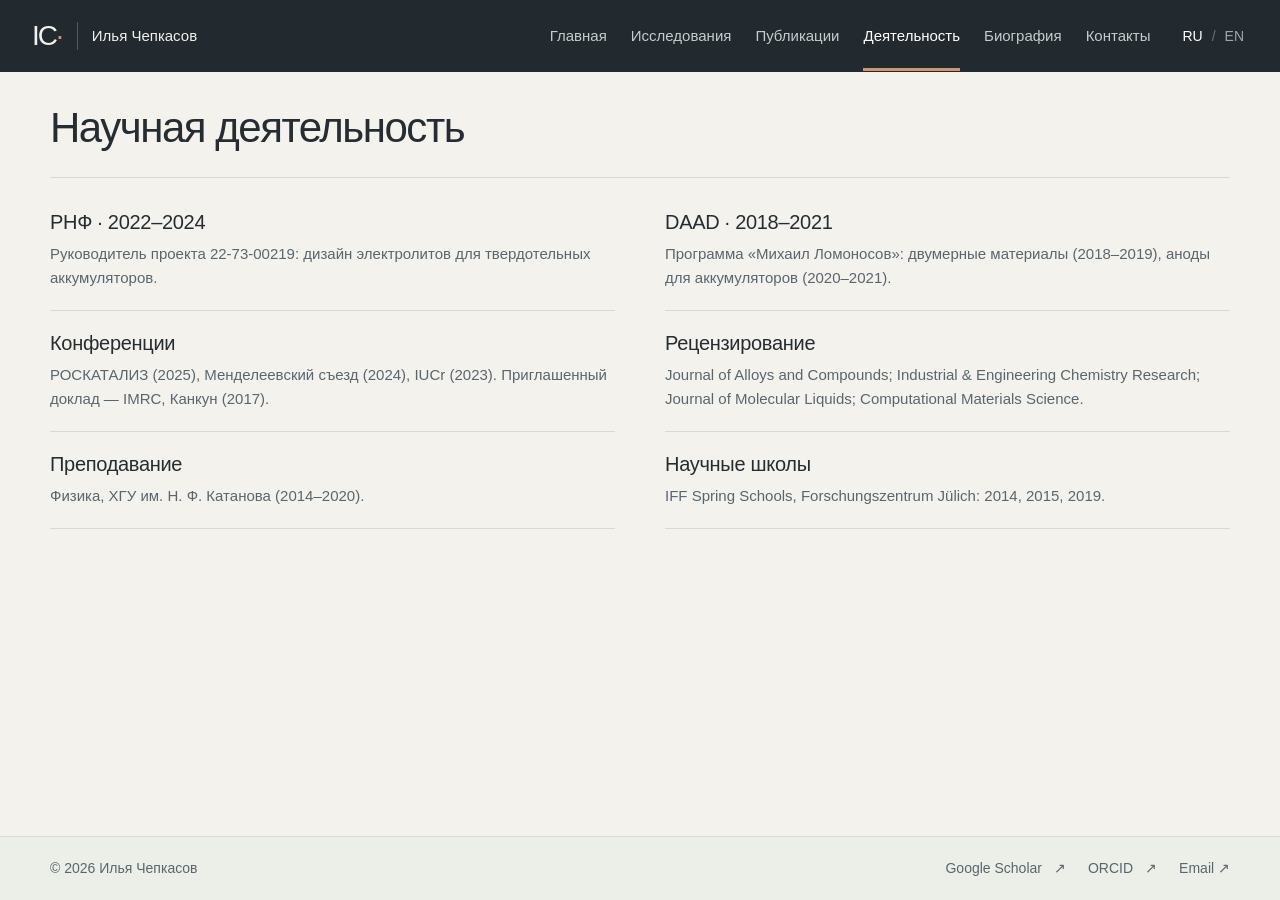
==== commit 35c5d1cb: "Enable direct public GitHub Pages publication" ====
--- a/activities.html
+++ b/activities.html
@@ -1 +1 @@
-<!doctype html><html lang="ru"><head><meta charset="utf-8"><meta name="viewport" content="width=device-width, initial-scale=1"><meta name="robots" content="noindex,nofollow"><meta name="description" content="Илья Чепкасов — старший научный сотрудник Сколтеха. Вычислительное материаловедение, нанокатализ и материалы для энергетики."><title>Деятельность — Илья Чепкасов</title><link rel="icon" href="assets/images/mark.svg" type="image/svg+xml"><link rel="stylesheet" href="assets/css/styles.css"><script src="assets/js/publications-data.js" defer></script><script src="assets/js/main.js" defer></script></head><body data-title-ru="Деятельность — Илья Чепкасов" data-title-en="Activities — Ilya Chepkasov" class="inner"><a class="skip" href="#main"><span class="" data-ru="К содержанию" data-en="Skip to content">К содержанию</span></a><header class="site-header"><div class="header-inner"><a class="brand" href="index.html"><span class="brand-mark" aria-hidden="true">IC<span>·</span></span><span class="brand-name"><span class="" data-ru="Илья Чепкасов" data-en="Ilya Chepkasov">Илья Чепкасов</span></span></a><button id="menu-toggle" class="menu-toggle" aria-controls="nav" aria-expanded="false"><span class="" data-ru="Меню" data-en="Menu">Меню</span></button><nav id="nav" aria-label="Навигация" data-aria-ru="Навигация" data-aria-en="Main navigation"><a href="index.html"><span class="" data-ru="Главная" data-en="Home">Главная</span></a><a href="research.html"><span class="" data-ru="Исследования" data-en="Research">Исследования</span></a><a href="publications.html"><span class="" data-ru="Публикации" data-en="Publications">Публикации</span></a><a href="activities.html" aria-current="page"><span class="" data-ru="Деятельность" data-en="Activities">Деятельность</span></a><a href="cv.html"><span class="" data-ru="Биография" data-en="Biography">Биография</span></a><a href="contact.html"><span class="" data-ru="Контакты" data-en="Contact">Контакты</span></a></nav><div class="language" role="group" aria-label="Язык / Language"><button data-lang="ru" aria-pressed="true">RU</button><span>/</span><button data-lang="en" aria-pressed="false">EN</button></div></div></header><main id="main"><section class="page-head container"><h1 class="" data-ru="Научная деятельность" data-en="Academic activities">Научная деятельность</h1></section><section class="container activity-grid"><article class="activity-block"><h2 class="" data-ru="РНФ · 2022–2024" data-en="RSF · 2022–2024">РНФ · 2022–2024</h2><p class="" data-ru="Руководитель проекта 22-73-00219: дизайн электролитов для твердотельных аккумуляторов." data-en="PI, project 22-73-00219: design of electrolytes for solid-state batteries.">Руководитель проекта 22-73-00219: дизайн электролитов для твердотельных аккумуляторов.</p></article><article class="activity-block"><h2 class="" data-ru="DAAD · 2018–2021" data-en="DAAD · 2018–2021">DAAD · 2018–2021</h2><p class="" data-ru="Программа «Михаил Ломоносов»: двумерные материалы (2018–2019), аноды для аккумуляторов (2020–2021)." data-en="Mikhail Lomonosov program: 2D materials (2018–2019), battery anodes (2020–2021).">Программа «Михаил Ломоносов»: двумерные материалы (2018–2019), аноды для аккумуляторов (2020–2021).</p></article><article class="activity-block"><h2 class="" data-ru="Конференции" data-en="Conferences">Конференции</h2><p class="" data-ru="РОСКАТАЛИЗ (2025), Менделеевский съезд (2024), IUCr (2023). Приглашенный доклад — IMRC, Канкун (2017)." data-en="ROSKATALIZ (2025), Mendeleev Congress (2024), IUCr (2023). Invited talk — IMRC, Cancun (2017).">РОСКАТАЛИЗ (2025), Менделеевский съезд (2024), IUCr (2023). Приглашенный доклад — IMRC, Канкун (2017).</p></article><article class="activity-block"><h2 class="" data-ru="Рецензирование" data-en="Peer review">Рецензирование</h2><p class="" data-ru="Journal of Alloys and Compounds; Industrial &amp; Engineering Chemistry Research; Journal of Molecular Liquids; Computational Materials Science." data-en="Journal of Alloys and Compounds; Industrial &amp; Engineering Chemistry Research; Journal of Molecular Liquids; Computational Materials Science.">Journal of Alloys and Compounds; Industrial &amp; Engineering Chemistry Research; Journal of Molecular Liquids; Computational Materials Science.</p></article><article class="activity-block"><h2 class="" data-ru="Преподавание" data-en="Teaching">Преподавание</h2><p class="" data-ru="Физика, ХГУ им. Н. Ф. Катанова (2014–2020)." data-en="Physics, Katanov Khakas State University (2014–2020).">Физика, ХГУ им. Н. Ф. Катанова (2014–2020).</p></article><article class="activity-block"><h2 class="" data-ru="Научные школы" data-en="Scientific schools">Научные школы</h2><p class="" data-ru="IFF Spring Schools, Forschungszentrum Jülich: 2014, 2015, 2019." data-en="IFF Spring Schools, Forschungszentrum Jülich: 2014, 2015, 2019.">IFF Spring Schools, Forschungszentrum Jülich: 2014, 2015, 2019.</p></article></section></main><footer><div class="container footer-inner"><span>© 2026 <span class="" data-ru="Илья Чепкасов" data-en="Ilya Chepkasov">Илья Чепкасов</span></span><div class="footer-links"><a class="text-link" href="https://scholar.google.com/citations?user=uld736gAAAAJ" target="_blank" rel="noopener noreferrer"><span class="" data-ru="Google Scholar" data-en="Google Scholar">Google Scholar</span> <span aria-hidden="true">↗</span></a><a class="text-link" href="https://orcid.org/0000-0001-8376-2999" target="_blank" rel="noopener noreferrer"><span class="" data-ru="ORCID" data-en="ORCID">ORCID</span> <span aria-hidden="true">↗</span></a><a href="mailto:I.Chepkasov@skoltech.ru">Email ↗</a></div></div></footer></body></html>+<!doctype html><html lang="ru"><head><meta charset="utf-8"><meta name="viewport" content="width=device-width, initial-scale=1"><meta name="description" content="Илья Чепкасов — старший научный сотрудник Сколтеха. Вычислительное материаловедение, нанокатализ и материалы для энергетики."><title>Деятельность — Илья Чепкасов</title><link rel="icon" href="assets/images/mark.svg" type="image/svg+xml"><link rel="stylesheet" href="assets/css/styles.css"><script src="assets/js/publications-data.js" defer></script><script src="assets/js/main.js" defer></script></head><body data-title-ru="Деятельность — Илья Чепкасов" data-title-en="Activities — Ilya Chepkasov" class="inner"><a class="skip" href="#main"><span class="" data-ru="К содержанию" data-en="Skip to content">К содержанию</span></a><header class="site-header"><div class="header-inner"><a class="brand" href="index.html"><span class="brand-mark" aria-hidden="true">IC<span>·</span></span><span class="brand-name"><span class="" data-ru="Илья Чепкасов" data-en="Ilya Chepkasov">Илья Чепкасов</span></span></a><button id="menu-toggle" class="menu-toggle" aria-controls="nav" aria-expanded="false"><span class="" data-ru="Меню" data-en="Menu">Меню</span></button><nav id="nav" aria-label="Навигация" data-aria-ru="Навигация" data-aria-en="Main navigation"><a href="index.html"><span class="" data-ru="Главная" data-en="Home">Главная</span></a><a href="research.html"><span class="" data-ru="Исследования" data-en="Research">Исследования</span></a><a href="publications.html"><span class="" data-ru="Публикации" data-en="Publications">Публикации</span></a><a href="activities.html" aria-current="page"><span class="" data-ru="Деятельность" data-en="Activities">Деятельность</span></a><a href="cv.html"><span class="" data-ru="Биография" data-en="Biography">Биография</span></a><a href="contact.html"><span class="" data-ru="Контакты" data-en="Contact">Контакты</span></a></nav><div class="language" role="group" aria-label="Язык / Language"><button data-lang="ru" aria-pressed="true">RU</button><span>/</span><button data-lang="en" aria-pressed="false">EN</button></div></div></header><main id="main"><section class="page-head container"><h1 class="" data-ru="Научная деятельность" data-en="Academic activities">Научная деятельность</h1></section><section class="container activity-grid"><article class="activity-block"><h2 class="" data-ru="РНФ · 2022–2024" data-en="RSF · 2022–2024">РНФ · 2022–2024</h2><p class="" data-ru="Руководитель проекта 22-73-00219: дизайн электролитов для твердотельных аккумуляторов." data-en="PI, project 22-73-00219: design of electrolytes for solid-state batteries.">Руководитель проекта 22-73-00219: дизайн электролитов для твердотельных аккумуляторов.</p></article><article class="activity-block"><h2 class="" data-ru="DAAD · 2018–2021" data-en="DAAD · 2018–2021">DAAD · 2018–2021</h2><p class="" data-ru="Программа «Михаил Ломоносов»: двумерные материалы (2018–2019), аноды для аккумуляторов (2020–2021)." data-en="Mikhail Lomonosov program: 2D materials (2018–2019), battery anodes (2020–2021).">Программа «Михаил Ломоносов»: двумерные материалы (2018–2019), аноды для аккумуляторов (2020–2021).</p></article><article class="activity-block"><h2 class="" data-ru="Конференции" data-en="Conferences">Конференции</h2><p class="" data-ru="РОСКАТАЛИЗ (2025), Менделеевский съезд (2024), IUCr (2023). Приглашенный доклад — IMRC, Канкун (2017)." data-en="ROSKATALIZ (2025), Mendeleev Congress (2024), IUCr (2023). Invited talk — IMRC, Cancun (2017).">РОСКАТАЛИЗ (2025), Менделеевский съезд (2024), IUCr (2023). Приглашенный доклад — IMRC, Канкун (2017).</p></article><article class="activity-block"><h2 class="" data-ru="Рецензирование" data-en="Peer review">Рецензирование</h2><p class="" data-ru="Journal of Alloys and Compounds; Industrial &amp; Engineering Chemistry Research; Journal of Molecular Liquids; Computational Materials Science." data-en="Journal of Alloys and Compounds; Industrial &amp; Engineering Chemistry Research; Journal of Molecular Liquids; Computational Materials Science.">Journal of Alloys and Compounds; Industrial &amp; Engineering Chemistry Research; Journal of Molecular Liquids; Computational Materials Science.</p></article><article class="activity-block"><h2 class="" data-ru="Преподавание" data-en="Teaching">Преподавание</h2><p class="" data-ru="Физика, ХГУ им. Н. Ф. Катанова (2014–2020)." data-en="Physics, Katanov Khakas State University (2014–2020).">Физика, ХГУ им. Н. Ф. Катанова (2014–2020).</p></article><article class="activity-block"><h2 class="" data-ru="Научные школы" data-en="Scientific schools">Научные школы</h2><p class="" data-ru="IFF Spring Schools, Forschungszentrum Jülich: 2014, 2015, 2019." data-en="IFF Spring Schools, Forschungszentrum Jülich: 2014, 2015, 2019.">IFF Spring Schools, Forschungszentrum Jülich: 2014, 2015, 2019.</p></article></section></main><footer><div class="container footer-inner"><span>© 2026 <span class="" data-ru="Илья Чепкасов" data-en="Ilya Chepkasov">Илья Чепкасов</span></span><div class="footer-links"><a class="text-link" href="https://scholar.google.com/citations?user=uld736gAAAAJ" target="_blank" rel="noopener noreferrer"><span class="" data-ru="Google Scholar" data-en="Google Scholar">Google Scholar</span> <span aria-hidden="true">↗</span></a><a class="text-link" href="https://orcid.org/0000-0001-8376-2999" target="_blank" rel="noopener noreferrer"><span class="" data-ru="ORCID" data-en="ORCID">ORCID</span> <span aria-hidden="true">↗</span></a><a href="mailto:I.Chepkasov@skoltech.ru">Email ↗</a></div></div></footer></body></html>
--- a/assets/css/styles.css
+++ b/assets/css/styles.css
@@ -1,15 +1,95 @@
 @charset "UTF-8";
 :root{--paper:#f4f2ec;--ink:#252d32;--muted:#59666e;--line:#d7d9d3;--accent:#955433;--dark:#222a30;--font:"Segoe UI",Arial,sans-serif}
-*{box-sizing:border-box}body{margin:0;background:var(--paper);color:var(--ink);font-family:var(--font);line-height:1.5;min-height:100svh;display:flex;flex-direction:column}main{flex:1}a{color:inherit;text-decoration:none}button,input,select{font:inherit}button,a,input,select{touch-action:manipulation}button{cursor:pointer}img{max-width:100%;display:block}figure{margin:0}h1,h2,h3,p{margin-top:0}h1,h2,h3{font-weight:500;line-height:1.2}h1{letter-spacing:-.035em}h2{font-size:19px;letter-spacing:-.015em}p{color:var(--muted)}[hidden]{display:none!important}:focus-visible{outline:3px solid #bd754c;outline-offset:4px}.container{width:min(1180px,calc(100% - 72px));margin:auto}.skip{position:fixed;top:-100px;left:20px;z-index:99;padding:12px;background:var(--paper)}.skip:focus{top:12px}
-.site-header{background:var(--dark);color:#f1f1eb}.header-inner{width:min(1320px,calc(100% - 64px));margin:auto;min-height:72px;display:flex;align-items:center;gap:28px}.brand{display:flex;align-items:center;gap:14px;flex-shrink:0}.brand-mark{font-size:26px;font-weight:500;line-height:1;border-right:1px solid #515a60;padding-right:15px;letter-spacing:-2px}.brand-mark>span{color:#d39570}.brand-name{font-size:13px}.site-header nav{display:flex;gap:24px;margin-left:auto;align-items:center}.site-header nav a{font-size:13px;padding:24px 0 21px;color:#c6cbcb;border-bottom:3px solid transparent}.site-header nav a:hover,.site-header nav a[aria-current]{color:#fff;border-color:#ce956e}.language{display:flex;align-items:center;gap:5px;font-size:12px;flex-shrink:0}.language>span{color:#697278}.language button{background:none;border:0;color:#9ca7ac;padding:8px 4px}.language button[aria-pressed=true]{color:#fff}.menu-toggle{display:none}
-.hero{display:grid;grid-template-columns:1.35fr 1fr;gap:70px;align-items:center;padding:52px 0}.eyebrow{font-size:13px;margin:0 0 21px;color:var(--accent)}.hero h1{font-size:clamp(54px,5.7vw,78px);line-height:1.06;margin:0 0 24px;font-weight:500}.hero-role p{font-size:16px;margin:5px 0}.research-chips{display:flex;flex-wrap:wrap;gap:8px;max-width:520px;margin:25px 0 17px}.research-chips a{font-size:12px;border:1px solid #c7cbc5;padding:6px 10px}.research-chips a:hover{border-color:var(--accent);color:var(--accent)}.hero-methods{font-size:12px;color:var(--muted);margin:0}.hero-actions{display:flex;align-items:center;gap:25px;margin:25px 0 0}.button{display:inline-flex;justify-content:center;align-items:center;gap:20px;background:var(--ink);color:#fff;padding:11px 20px;font-size:13px;border:1px solid var(--ink)}.button:hover{background:var(--accent);border-color:var(--accent)}.text-link{display:inline-flex;gap:12px;align-items:center;font-size:13px;padding:3px 0}.text-link:hover{color:var(--accent)}.portrait{width:100%;max-width:410px;justify-self:end}.portrait img{width:100%;aspect-ratio:1;object-fit:cover}
-footer{border-top:1px solid var(--line);padding:18px 0;background:#eceee8}.footer-inner{display:flex;align-items:center;justify-content:space-between;gap:25px;font-size:12px;color:var(--muted)}.footer-links{display:flex;gap:22px;align-items:center}.footer-links a{font-size:12px}.page-head{display:flex;align-items:center;justify-content:space-between;gap:25px;padding:31px 0 24px;border-bottom:1px solid var(--line)}.page-head h1{font-size:40px;margin:0}.page-head .text-link{flex-shrink:0}
-.research-layout{display:grid;grid-template-columns:1.8fr 1fr;gap:50px;padding:12px 0 32px}.field{border-bottom:1px solid var(--line);padding:16px 0;display:flex;gap:18px;justify-content:space-between;align-items:center}.field h2{font-size:18px;margin:0 0 5px}.field p{font-size:13px;line-height:1.5;margin:0;max-width:590px}.field .text-link{font-size:11px;flex-shrink:0}.research-aside{padding-top:18px}.research-aside h2{margin-bottom:8px}.research-aside p{font-size:13px;line-height:1.9;margin-bottom:22px}.research-aside figure{background:#fff;border:1px solid var(--line);padding:9px}.research-aside img{width:100%;height:auto}.research-aside figcaption{font-size:11px;color:var(--muted);padding-top:9px}.research-aside>.text-link{margin-top:10px}
-.publications-content{padding:17px 0 20px}.publication-tools{display:grid;grid-template-columns:1fr 145px 185px;gap:16px}.publication-tools label{display:flex;flex-direction:column;gap:5px;font-size:11px;color:var(--muted)}input,select{border:1px solid #bfc5bf;border-radius:0;background:transparent;color:var(--ink);padding:8px 12px;min-width:0;width:100%;font-size:13px;height:39px}input::placeholder{color:#737e85}.publication-bar{display:flex;align-items:center;gap:18px;margin:15px 0 0;border-bottom:2px solid var(--ink);padding-bottom:13px}.type-tabs{display:flex;gap:6px;flex-wrap:wrap}.type-tabs button{background:transparent;border:1px solid var(--line);padding:6px 13px;color:var(--muted);font-size:11px}.type-tabs button[aria-pressed=true]{background:var(--ink);border-color:var(--ink);color:#fff}.type-tabs button:hover{border-color:var(--ink)}#result-count{margin-left:auto;white-space:nowrap;font-size:11px;color:var(--muted)}.reset{border:0;background:none;padding:0;color:var(--accent);font-size:11px}.publication{display:grid;grid-template-columns:48px 1fr 92px;gap:18px;padding:13px 0;border-bottom:1px solid var(--line)}.publication-year{font-size:17px;font-weight:500;line-height:1.3}.publication h2{font-size:16px;letter-spacing:-.01em;line-height:1.35;margin:0 0 5px}.publication h2 a:hover{color:var(--accent)}.pub-meta{font-size:11px;color:var(--muted);margin-bottom:4px}.type-label{font-size:10px;color:var(--accent);display:inline}.type-label:after{content:" · ";color:var(--muted)}.publication details{font-size:11px;color:var(--muted)}.publication summary{cursor:pointer;width:fit-content}.publication details p{font-size:12px;margin:8px 0 0}.pub-actions{display:flex;flex-direction:column;align-items:end;gap:7px;font-size:11px}.pub-actions .text-link{font-size:12px}.copy-doi{border:0;background:none;color:var(--muted);padding:0;font-size:10px;text-align:right;overflow-wrap:anywhere}.copy-doi:hover{color:var(--accent)}.empty{padding:32px 20px;text-align:center;border-bottom:1px solid var(--line);color:var(--muted)}.catalog-note{font-size:10px;line-height:1.5;color:var(--muted);margin:8px 0 0}.pagination{display:flex;align-items:center;justify-content:center;gap:25px;padding:15px 0 6px}.pagination button{font-size:12px;padding:5px 10px;background:transparent;border:1px solid #bfc5bf;color:var(--ink)}.pagination button:disabled{opacity:.4;cursor:default}.pagination span{font-size:12px;color:var(--muted)}
-.biography{padding:10px 0 30px}.timeline-row{display:grid;grid-template-columns:170px 1fr;gap:28px;padding:15px 0;border-bottom:1px solid var(--line)}.timeline-date{font-size:13px;color:var(--accent);padding-top:2px}.timeline-row h2{font-size:17px;margin-bottom:5px}.timeline-row p{font-size:13px;margin-bottom:0}.activity-grid{display:grid;grid-template-columns:1fr 1fr;gap:0 50px;padding:12px 0 30px}.activity-block{padding:20px 0;border-bottom:1px solid var(--line)}.activity-block h2{font-size:18px;margin-bottom:8px}.activity-block p{font-size:13px;line-height:1.6;margin:0}.contact-grid{display:grid;grid-template-columns:1.6fr 1fr;gap:80px;padding:42px 0}.email{font-size:clamp(22px,2.4vw,32px);font-weight:500;letter-spacing:-.025em;display:block;margin-bottom:29px;overflow-wrap:anywhere}.email:hover{color:var(--accent)}.contact-main h2{font-size:19px;max-width:440px;margin-bottom:10px}.contact-main p{font-size:13px}.contact-profiles{border-left:1px solid var(--line);padding-left:40px}.contact-profiles .text-link{display:flex;justify-content:space-between;font-size:15px;padding:10px 0}
+*{box-sizing:border-box}body{margin:0;background:var(--paper);color:var(--ink);font-family:var(--font);line-height:1.5;min-height:100svh;display:flex;flex-direction:column}main{flex:1}a{color:inherit;text-decoration:none}button,input,select{font:inherit}button,a,input,select{touch-action:manipulation}button{cursor:pointer}img{max-width:100%;display:block}figure{margin:0}h1,h2,h3,p{margin-top:0}h1,h2,h3{font-weight:500;line-height:1.2}h1{letter-spacing:-.035em}h2{font-size:21px;letter-spacing:-.015em}p{color:var(--muted)}[hidden]{display:none!important}:focus-visible{outline:3px solid #bd754c;outline-offset:4px}.container{width:min(1180px,calc(100% - 72px));margin:auto}.skip{position:fixed;top:-100px;left:20px;z-index:99;padding:12px;background:var(--paper)}.skip:focus{top:12px}
+.site-header{background:var(--dark);color:#f1f1eb}.header-inner{width:min(1320px,calc(100% - 64px));margin:auto;min-height:72px;display:flex;align-items:center;gap:28px}.brand{display:flex;align-items:center;gap:14px;flex-shrink:0}.brand-mark{font-size:28px;font-weight:500;line-height:1;border-right:1px solid #515a60;padding-right:15px;letter-spacing:-2px}.brand-mark>span{color:#d39570}.brand-name{font-size:15px}.site-header nav{display:flex;gap:24px;margin-left:auto;align-items:center}.site-header nav a{font-size:15px;padding:24px 0 21px;color:#c6cbcb;border-bottom:3px solid transparent}.site-header nav a:hover,.site-header nav a[aria-current]{color:#fff;border-color:#ce956e}.language{display:flex;align-items:center;gap:5px;font-size:14px;flex-shrink:0}.language>span{color:#697278}.language button{background:none;border:0;color:#9ca7ac;padding:8px 4px}.language button[aria-pressed=true]{color:#fff}.menu-toggle{display:none}
+.hero{display:grid;grid-template-columns:1.35fr 1fr;gap:70px;align-items:center;padding:52px 0}.eyebrow{font-size:15px;margin:0 0 21px;color:var(--accent)}.hero h1{font-size:clamp(54px,5.7vw,78px);line-height:1.06;margin:0 0 24px;font-weight:500}.hero-role p{font-size:18px;margin:5px 0}.research-chips{display:flex;flex-wrap:wrap;gap:8px;max-width:520px;margin:25px 0 17px}.research-chips a{font-size:14px;border:1px solid #c7cbc5;padding:6px 10px}.research-chips a:hover{border-color:var(--accent);color:var(--accent)}.hero-methods{font-size:14px;color:var(--muted);margin:0}.hero-actions{display:flex;align-items:center;gap:25px;margin:25px 0 0}.button{display:inline-flex;justify-content:center;align-items:center;gap:20px;background:var(--ink);color:#fff;padding:11px 20px;font-size:15px;border:1px solid var(--ink)}.button:hover{background:var(--accent);border-color:var(--accent)}.text-link{display:inline-flex;gap:12px;align-items:center;font-size:15px;padding:3px 0}.text-link:hover{color:var(--accent)}.portrait{width:100%;max-width:410px;justify-self:end}.portrait img{width:100%;aspect-ratio:1;object-fit:cover}
+footer{border-top:1px solid var(--line);padding:18px 0;background:#eceee8}.footer-inner{display:flex;align-items:center;justify-content:space-between;gap:25px;font-size:14px;color:var(--muted)}.footer-links{display:flex;gap:22px;align-items:center}.footer-links a{font-size:14px}.page-head{display:flex;align-items:center;justify-content:space-between;gap:25px;padding:31px 0 24px;border-bottom:1px solid var(--line)}.page-head h1{font-size:42px;margin:0}.page-head .text-link{flex-shrink:0}
+.research-layout{display:grid;grid-template-columns:1.8fr 1fr;gap:50px;padding:12px 0 32px}.field{border-bottom:1px solid var(--line);padding:16px 0;display:flex;gap:18px;justify-content:space-between;align-items:center}.field h2{font-size:20px;margin:0 0 5px}.field p{font-size:15px;line-height:1.5;margin:0;max-width:590px}.field .text-link{font-size:13px;flex-shrink:0}
+.publications-content{padding:17px 0 20px}.publication-tools{display:grid;grid-template-columns:1fr 145px 185px;gap:16px}.publication-tools label{display:flex;flex-direction:column;gap:5px;font-size:13px;color:var(--muted)}input,select{border:1px solid #bfc5bf;border-radius:0;background:transparent;color:var(--ink);padding:8px 12px;min-width:0;width:100%;font-size:15px;height:39px}input::placeholder{color:#737e85}.publication-bar{display:flex;align-items:center;gap:18px;margin:15px 0 0;border-bottom:2px solid var(--ink);padding-bottom:13px}.type-tabs{display:flex;gap:6px;flex-wrap:wrap}.type-tabs button{background:transparent;border:1px solid var(--line);padding:6px 13px;color:var(--muted);font-size:13px}.type-tabs button[aria-pressed=true]{background:var(--ink);border-color:var(--ink);color:#fff}.type-tabs button:hover{border-color:var(--ink)}#result-count{margin-left:auto;white-space:nowrap;font-size:13px;color:var(--muted)}.reset{border:0;background:none;padding:0;color:var(--accent);font-size:13px}.publication{display:grid;grid-template-columns:48px 1fr 92px;gap:18px;padding:13px 0;border-bottom:1px solid var(--line)}.publication-year{font-size:19px;font-weight:500;line-height:1.3}.publication h2{font-size:18px;letter-spacing:-.01em;line-height:1.35;margin:0 0 5px}.publication h2 a:hover{color:var(--accent)}.pub-meta{font-size:13px;color:var(--muted);margin-bottom:4px}.type-label{font-size:12px;color:var(--accent);display:inline}.type-label:after{content:" · ";color:var(--muted)}.publication details{font-size:13px;color:var(--muted)}.publication summary{cursor:pointer;width:fit-content}.publication details p{font-size:14px;margin:8px 0 0}.pub-actions{display:flex;flex-direction:column;align-items:end;gap:7px;font-size:13px}.pub-actions .text-link{font-size:14px}.copy-doi{border:0;background:none;color:var(--muted);padding:0;font-size:12px;text-align:right;overflow-wrap:anywhere}.copy-doi:hover{color:var(--accent)}.empty{padding:32px 20px;text-align:center;border-bottom:1px solid var(--line);color:var(--muted)}.catalog-note{font-size:12px;line-height:1.5;color:var(--muted);margin:8px 0 0}
+.biography{padding:10px 0 30px}.timeline-row{display:grid;grid-template-columns:170px 1fr;gap:28px;padding:15px 0;border-bottom:1px solid var(--line)}.timeline-date{font-size:15px;color:var(--accent);padding-top:2px}.timeline-row h2{font-size:19px;margin-bottom:5px}.timeline-row p{font-size:15px;margin-bottom:0}.activity-grid{display:grid;grid-template-columns:1fr 1fr;gap:0 50px;padding:12px 0 30px}.activity-block{padding:20px 0;border-bottom:1px solid var(--line)}.activity-block h2{font-size:20px;margin-bottom:8px}.activity-block p{font-size:15px;line-height:1.6;margin:0}.contact-grid{display:grid;grid-template-columns:1.6fr 1fr;gap:80px;padding:42px 0}.email{font-size:clamp(22px,2.4vw,32px);font-weight:500;letter-spacing:-.025em;display:block;margin-bottom:29px;overflow-wrap:anywhere}.email:hover{color:var(--accent)}.contact-main h2{font-size:21px;max-width:440px;margin-bottom:10px}.contact-main p{font-size:15px}.contact-profiles{border-left:1px solid var(--line);padding-left:40px}.contact-profiles .text-link{display:flex;justify-content:space-between;font-size:17px;padding:10px 0}
 @media(max-width:1100px){.header-inner{width:calc(100% - 40px);gap:20px}.brand-name{display:none}.site-header nav{gap:20px}.container{width:calc(100% - 56px)}.hero{gap:35px}.research-layout{gap:30px}.contact-grid{gap:40px}}
-@media(max-width:780px){.container{width:calc(100% - 40px)}.header-inner{min-height:64px;width:calc(100% - 40px);flex-wrap:wrap;gap:14px}.brand-mark{font-size:24px}.brand-name{display:block;font-size:12px}.menu-toggle{display:block;margin-left:auto;color:#e2e5df;background:none;border:1px solid #5d696f;padding:6px 9px;font-size:11px}.language{font-size:11px}.site-header nav{display:none;order:5;flex-basis:100%;margin:0;gap:0;grid-template-columns:1fr 1fr;padding-bottom:10px}.site-header nav.open{display:grid}.site-header nav a{padding:9px 0;border:0;font-size:13px}.site-header nav a[aria-current]{color:#d39570}.hero{grid-template-columns:1fr;padding:26px 0 30px;gap:23px}.hero h1{font-size:49px;margin-bottom:17px}.eyebrow{font-size:11px;margin-bottom:13px}.hero-role p{font-size:13px;margin:4px 0}.research-chips{margin:18px 0 12px;gap:6px}.research-chips a{font-size:11px;padding:5px 8px}.hero-methods{font-size:11px}.hero-actions{margin-top:18px;gap:20px}.portrait{max-width:240px;justify-self:start}.footer-inner{flex-wrap:wrap;gap:10px}.footer-links{gap:18px}.page-head{padding:24px 0 18px;gap:15px}.page-head h1{font-size:32px}.page-head .text-link{font-size:11px}.research-layout{grid-template-columns:1fr;gap:20px;padding-bottom:28px}.field{padding:12px 0;gap:10px}.field h2{font-size:17px}.field p{font-size:12px}.research-aside{padding-top:0;max-width:420px}.research-aside h2{font-size:17px}.research-aside p{font-size:12px;margin-bottom:15px}.research-aside figure{max-width:330px}.publication-tools{grid-template-columns:1fr 1fr;gap:10px}.search-label{grid-column:1/-1}.publication-bar{flex-wrap:wrap;gap:10px;margin-top:12px}.type-tabs{width:100%;gap:5px}.type-tabs button{font-size:10px;padding:5px 10px}#result-count{margin-left:0;margin-right:auto}.publication{grid-template-columns:38px 1fr;gap:10px;padding:12px 0}.publication-year{font-size:15px}.publication h2{font-size:14px}.pub-actions{grid-column:2;flex-direction:row;align-items:center;gap:20px}.pub-meta{font-size:10px}.catalog-note{font-size:9px}.pagination{gap:18px;padding-top:13px}.timeline-row{grid-template-columns:100px 1fr;gap:14px;padding:13px 0}.timeline-row h2{font-size:15px}.timeline-row p{font-size:12px}.timeline-date{font-size:11px}.activity-grid{grid-template-columns:1fr;gap:0;padding-bottom:25px}.activity-block{padding:15px 0}.activity-block h2{font-size:17px;margin-bottom:5px}.activity-block p{font-size:12px}.contact-grid{grid-template-columns:1fr;gap:22px;padding:25px 0}.email{font-size:24px;margin-bottom:20px}.contact-profiles{border-left:0;border-top:1px solid var(--line);padding:16px 0 0}.contact-main h2{font-size:17px}.contact-profiles .text-link{font-size:14px;padding:8px 0}}
-@media(max-width:430px){.brand-name{display:none}.page-head h1{font-size:29px}.contact-main .email{font-size:21px}.timeline-row{grid-template-columns:1fr;gap:5px}.hero h1{font-size:46px}}
-@media(max-height:760px) and (min-width:781px){.hero{padding:28px 0}.portrait{max-width:350px}.hero h1{font-size:60px}.page-head{padding:21px 0 18px}.page-head h1{font-size:34px}.field{padding:13px 0}}
+@media(max-width:780px){.container{width:calc(100% - 40px)}.header-inner{min-height:64px;width:calc(100% - 40px);flex-wrap:wrap;gap:14px}.brand-mark{font-size:26px}.brand-name{display:block;font-size:14px}.menu-toggle{display:block;margin-left:auto;color:#e2e5df;background:none;border:1px solid #5d696f;padding:6px 9px;font-size:13px}.language{font-size:13px}.site-header nav{display:none;order:5;flex-basis:100%;margin:0;gap:0;grid-template-columns:1fr 1fr;padding-bottom:10px}.site-header nav.open{display:grid}.site-header nav a{padding:9px 0;border:0;font-size:15px}.site-header nav a[aria-current]{color:#d39570}.hero{grid-template-columns:1fr;padding:26px 0 30px;gap:23px}.hero h1{font-size:51px;margin-bottom:17px}.eyebrow{font-size:13px;margin-bottom:13px}.hero-role p{font-size:15px;margin:4px 0}.research-chips{margin:18px 0 12px;gap:6px}.research-chips a{font-size:13px;padding:5px 8px}.hero-methods{font-size:13px}.hero-actions{margin-top:18px;gap:20px}.portrait{max-width:240px;justify-self:start}.footer-inner{flex-wrap:wrap;gap:10px}.footer-links{gap:18px}.page-head{padding:24px 0 18px;gap:15px}.page-head h1{font-size:34px}.page-head .text-link{font-size:13px}.research-layout{grid-template-columns:1fr;gap:20px;padding-bottom:28px}.field{padding:12px 0;gap:10px}.field h2{font-size:19px}.field p{font-size:14px}.publication-tools{grid-template-columns:1fr 1fr;gap:10px}.search-label{grid-column:1/-1}.publication-bar{flex-wrap:wrap;gap:10px;margin-top:12px}.type-tabs{width:100%;gap:5px}.type-tabs button{font-size:12px;padding:5px 10px}#result-count{margin-left:0;margin-right:auto}.publication{grid-template-columns:38px 1fr;gap:10px;padding:12px 0}.publication-year{font-size:17px}.publication h2{font-size:16px}.pub-actions{grid-column:2;flex-direction:row;align-items:center;gap:20px}.pub-meta{font-size:12px}.catalog-note{font-size:11px}.timeline-row{grid-template-columns:100px 1fr;gap:14px;padding:13px 0}.timeline-row h2{font-size:17px}.timeline-row p{font-size:14px}.timeline-date{font-size:13px}.activity-grid{grid-template-columns:1fr;gap:0;padding-bottom:25px}.activity-block{padding:15px 0}.activity-block h2{font-size:19px;margin-bottom:5px}.activity-block p{font-size:14px}.contact-grid{grid-template-columns:1fr;gap:22px;padding:25px 0}.email{font-size:26px;margin-bottom:20px}.contact-profiles{border-left:0;border-top:1px solid var(--line);padding:16px 0 0}.contact-main h2{font-size:19px}.contact-profiles .text-link{font-size:16px;padding:8px 0}}
+@media(max-width:430px){.brand-name{display:none}.page-head h1{font-size:31px}.contact-main .email{font-size:23px}.timeline-row{grid-template-columns:1fr;gap:5px}.hero h1{font-size:48px}}
+@media(max-height:760px) and (min-width:781px){.hero{padding:28px 0}.portrait{max-width:350px}.hero h1{font-size:62px}.page-head{padding:21px 0 18px}.page-head h1{font-size:36px}.field{padding:13px 0}}
 .portrait img{height:auto}
-@media print{.site-header,.publication-tools,.publication-bar,.pub-actions,.pagination,footer{display:none}.container{width:100%}body{background:white}.publication{break-inside:avoid}}
+@media print{.site-header,.publication-tools,.publication-bar,.pub-actions,footer{display:none}.container{width:100%}body{background:white}.publication{break-inside:avoid}}
+
+/* Compact editorial composition and publication-linked research panels. */
+.hero{grid-template-columns:1.1fr 1fr;gap:38px;padding:46px 0 40px;max-width:1100px}
+.hero h1{font-size:clamp(62px,6vw,84px);letter-spacing:-.045em;line-height:1.02;margin-bottom:25px}
+.portrait{max-width:470px;align-self:center}.portrait img{height:auto;aspect-ratio:1;object-fit:cover}
+.research-chips{display:grid;grid-template-columns:1fr 1fr;gap:10px 26px;margin:27px 0 18px;max-width:490px}
+.research-chips a{display:flex;align-items:center;gap:12px;font-size:15px;padding:0;border:0;width:fit-content}
+.research-chips a>span[aria-hidden]{font-size:14px;color:var(--accent);transition:transform .18s ease}
+.research-chips a:hover>span[aria-hidden]{transform:translate(2px,-2px)}
+.research-layout{grid-template-columns:255px minmax(0,1fr);gap:45px;padding:28px 0 36px}
+.research-navigation{display:flex;flex-direction:column;justify-content:space-between;gap:24px}
+.research-tabs{display:flex;flex-direction:column}
+.research-tabs button{display:flex;align-items:center;justify-content:space-between;gap:14px;text-align:left;border:0;border-bottom:1px solid var(--line);background:none;color:var(--muted);padding:18px 0;font-size:17px;line-height:1.35}
+.research-tabs button:first-child{border-top:1px solid var(--line)}
+.tab-arrow{opacity:0;color:var(--accent);font-size:20px;transition:opacity .15s}
+.research-tabs button[aria-selected=true]{color:var(--ink);font-weight:600}.research-tabs button[aria-selected=true] .tab-arrow,.research-tabs button:hover .tab-arrow{opacity:1}
+.research-tabs button:hover{color:var(--accent)}
+.research-tools{padding:22px 0 0}.research-tools h2{font-size:14px;color:var(--accent);margin:0 0 8px}.research-tools p{font-size:13px;line-height:1.8;margin:0}
+.research-panel{position:relative;isolation:isolate;min-height:440px;display:grid;grid-template-columns:minmax(0,1fr) minmax(0,1.2fr);grid-template-rows:1fr auto;gap:16px 20px;overflow:hidden;padding:26px 0 10px}
+.study-copy{position:relative;z-index:1;display:flex;flex-direction:column;align-items:flex-start;padding:4px 0 22px;max-width:290px}
+.study-area{font-size:13px;color:var(--accent);margin-bottom:25px}
+.study-copy h2{font-size:40px;line-height:1.12;letter-spacing:-.04em;margin-bottom:18px;font-weight:500}
+.study-description{font-size:16px;line-height:1.65;margin:0 0 30px;max-width:260px}
+.study-reference{margin-top:auto;display:flex;flex-direction:column;gap:9px;align-items:flex-start}
+.visual-journal{font-size:13px;color:var(--muted);line-height:1.5;max-width:240px}
+.study-reference .text-link{font-size:14px;color:var(--accent)}
+.study-visual{position:relative;display:flex;align-items:center;justify-content:center;min-width:0;min-height:300px}
+.study-image{width:100%;max-height:345px;height:auto;object-fit:contain;mix-blend-mode:multiply}
+.study-caption{grid-column:1/-1;display:flex;align-items:center;justify-content:space-between;gap:20px;font-size:12px;color:var(--muted);border-top:1px solid var(--line);padding-top:12px}
+.study-caption .text-link{font-size:12px;flex-shrink:0}
+.catalysis-panel .study-copy h2{font-size:88px;margin-top:14px;margin-bottom:22px}
+.catalysis-panel .study-visual{position:static}
+.research-art{position:absolute;z-index:-1;top:-12px;bottom:25px;right:-16px;width:330px;background:url('../images/pt-carbon.jpg') no-repeat left center;background-size:auto 110%;opacity:.63;mix-blend-mode:multiply;mask-image:linear-gradient(90deg,transparent,#000 14%,#000 74%,transparent),linear-gradient(180deg,transparent,#000 10%,#000 83%,transparent);mask-composite:intersect}
+@media(min-width:781px) and (max-width:1100px){.hero{gap:35px}.hero h1{font-size:67px}.research-layout{grid-template-columns:210px minmax(0,1fr);gap:26px}.research-tabs button{font-size:15px}.study-copy h2{font-size:34px}.study-description{font-size:15px}.research-art{width:230px}}
+@media(min-width:781px) and (max-height:800px){.hero{padding:32px 0}.hero h1{font-size:74px}.portrait{max-width:440px}.research-panel{min-height:400px;padding-top:18px}.study-image{max-height:310px}.research-layout{padding-top:22px;padding-bottom:28px}.research-tabs button{padding:16px 0}}
+@media(max-width:780px){.hero{grid-template-columns:1fr 1fr;gap:24px;padding:32px 0}.hero h1{font-size:54px}.portrait{max-width:330px}.hero-role p{font-size:14px}.research-chips{grid-template-columns:1fr;gap:8px;margin:20px 0 15px}.research-chips a{font-size:14px}.hero-actions{flex-wrap:wrap;gap:14px}.research-layout{grid-template-columns:1fr;gap:12px;padding:18px 0 26px}.research-navigation{gap:0}.research-tabs{flex-direction:row;flex-wrap:wrap;gap:8px 20px}.research-tabs button{padding:8px 0;font-size:14px;border-bottom:1px solid transparent;justify-content:flex-start;gap:6px}.research-tabs button:first-child{border-top:0}.research-tabs button[aria-selected=true]{border-color:var(--accent)}.tab-arrow{font-size:14px}.research-tools{display:none}.research-panel{min-height:395px;gap:15px;grid-template-columns:minmax(0,1fr) minmax(0,1fr);padding:20px 0 8px}.study-copy{max-width:none;padding-bottom:5px}.study-area{font-size:12px;margin-bottom:18px}.study-copy h2{font-size:32px}.study-description{font-size:14px;line-height:1.6;margin-bottom:20px}.study-visual{min-height:220px}.study-image{max-height:290px}.visual-journal{font-size:12px}.study-reference{gap:6px}.study-reference .text-link{font-size:13px}.study-caption{font-size:11px;gap:12px;align-items:flex-start}.study-caption .text-link{font-size:11px}.catalysis-panel .study-copy h2{font-size:68px}.research-art{width:205px;top:5px;bottom:35px;right:-25px;background-size:auto 110%}}
+@media(max-width:540px){.hero{grid-template-columns:1fr;padding-top:27px;gap:27px}.hero h1{font-size:60px;margin-bottom:19px}.hero-role p{font-size:15px}.research-chips{grid-template-columns:1fr 1fr;gap:10px 16px;max-width:350px;margin-top:22px}.research-chips a{font-size:13px;gap:7px}.hero-actions{margin-top:20px}.portrait{width:100%;max-width:350px;justify-self:start}.research-panel{grid-template-columns:1fr;min-height:0}.study-copy{max-width:100%;padding-bottom:0}.study-area{display:none}.study-copy h2{font-size:34px;margin-bottom:10px}.study-description{max-width:100%;margin-bottom:14px}.study-reference{flex-direction:row;justify-content:space-between;align-items:center;width:100%;gap:20px}.visual-journal{max-width:210px}.study-visual{min-height:0;height:215px;margin:8px 0}.study-image{height:100%;max-height:215px;width:100%;max-width:330px}.catalysis-panel{grid-template-columns:1fr 1fr;min-height:300px;padding-top:27px}.catalysis-panel .study-area{display:block}.catalysis-panel .study-copy{grid-column:1}.catalysis-panel .study-reference{flex-direction:column;align-items:flex-start;gap:8px;margin-top:12px}.catalysis-panel .study-copy h2{font-size:64px;margin-top:0}.catalysis-panel .study-visual{height:auto;margin:0}.catalysis-panel .study-description{max-width:180px}.research-art{width:185px;right:-22px;top:0;bottom:42px;background-size:auto 115%}.study-caption{grid-column:1/-1}.research-tools{display:block;padding-top:16px}.research-tools h2{display:none}.research-tools p{display:inline;font-size:12px}.research-tools p+p{display:none}}
+@media(prefers-reduced-motion:reduce){.research-chips a>span[aria-hidden],.tab-arrow{transition:none}}
+.home main{display:flex;align-items:center}.home .hero{margin:auto}
+.research-panel{background:var(--paper)}
+.research-art{width:300px;background-size:auto 175%}
+#figure-viewer{width:fit-content;max-width:94vw;max-height:92svh;background:var(--paper);color:var(--ink);border:1px solid var(--line);padding:20px 24px;box-shadow:0 24px 80px #0003}
+#figure-viewer::backdrop{background:#1c252bd9;backdrop-filter:blur(5px)}
+.viewer-header{display:flex;justify-content:space-between;align-items:center;gap:28px;margin-bottom:16px;max-width:1100px}
+.viewer-header p{font-size:14px;line-height:1.5;margin:0}.viewer-header button{display:flex;align-items:center;gap:12px;border:0;background:none;color:var(--ink);padding:6px 0;font-size:14px;flex-shrink:0}.viewer-header button>span[aria-hidden]{font-size:27px;line-height:1}
+#figure-original{width:auto;height:auto;max-width:min(1100px,86vw);max-height:74svh;object-fit:contain;margin:auto}
+body:has(#figure-viewer[open]){overflow:hidden}
+@media(max-width:780px){.home main{display:block}.research-art{width:205px;background-size:auto 170%}}
+@media(max-width:540px){.portrait{max-width:290px}.research-art{width:185px;background-size:auto 170%}#figure-viewer{padding:14px;max-width:96vw}.viewer-header{gap:14px}.viewer-header p{font-size:12px}.viewer-header button{font-size:13px}#figure-original{max-width:86vw;max-height:70svh}}
+.research-panel.catalysis-panel{display:flex;align-items:center;justify-content:center;min-height:440px;padding:0;overflow:visible}
+.catalysis-image{display:block;width:min(100%,640px);cursor:zoom-in}
+.catalysis-image img{width:100%;height:auto;object-fit:contain}
+@media(min-width:781px) and (max-height:800px){.research-panel.catalysis-panel{min-height:400px}}
+@media(max-width:780px){.research-panel.catalysis-panel{min-height:285px}}
+@media(max-width:540px){.research-panel.catalysis-panel{min-height:215px}}
+
+/* Large topic panels and readable research content. */
+body{font-size:18px}
+.research-layout{grid-template-columns:330px minmax(0,1fr);gap:40px;padding:24px 0 28px}
+.research-navigation{display:block}.research-tabs{display:grid;grid-template-columns:1fr;gap:10px}
+.research-tabs button,.research-tabs button:first-child{min-height:80px;width:100%;padding:18px 20px;text-align:left;border:1px solid var(--line);border-left:3px solid transparent;background:#e9ece5;color:var(--ink);font-size:21px;font-weight:500;line-height:1.3;gap:18px}
+.research-tabs button:hover{background:#dfe4da;border-color:#bdc5b9}
+.research-tabs button[aria-selected=true]{background:var(--dark);border-color:var(--dark);border-left-color:#d39570;color:#fff;font-weight:500}
+.tab-arrow{opacity:1;color:var(--accent);font-size:21px}.research-tabs button[aria-selected=true] .tab-arrow{color:#d39570}
+.research-panel{display:flex;flex-direction:column;min-height:440px;padding:0;gap:18px;overflow:visible}
+.study-description{font-size:18px;line-height:1.55;max-width:none;margin:0;min-height:56px}
+.study-visual{height:315px;min-height:0;flex:1;display:flex;align-items:center;justify-content:center}
+.research-image-link{display:flex;align-items:center;justify-content:center;max-width:640px;width:100%;height:100%;cursor:zoom-in}
+.study-image{width:100%;height:100%;max-width:640px;max-height:315px;object-fit:contain;mix-blend-mode:normal}
+.study-caption{display:flex;justify-content:flex-end;border:0;padding:0;margin:0;font-size:14px;min-height:25px}
+.study-caption .text-link{font-size:14px;color:var(--muted)}
+.research-chips a{font-size:15px}.hero-methods{font-size:14px}.eyebrow{font-size:15px}
+@media(min-width:781px) and (max-height:800px){.research-layout{padding:20px 0 22px}.research-tabs button,.research-tabs button:first-child{min-height:76px;padding:16px 20px}.research-panel{min-height:420px}.study-visual{height:295px}.study-image{max-height:295px}}
+@media(min-width:781px) and (max-width:1100px){.research-layout{grid-template-columns:290px minmax(0,1fr);gap:28px}.research-tabs button,.research-tabs button:first-child{font-size:19px;padding:16px}.study-description{font-size:17px}}
+@media(max-width:780px){.research-layout{grid-template-columns:1fr;gap:24px;padding:22px 0 28px}.research-tabs{grid-template-columns:1fr 1fr;gap:10px}.research-tabs button,.research-tabs button:first-child{min-height:84px;padding:15px;font-size:18px;gap:12px}.research-tabs button:last-child{grid-column:1/-1}.research-panel{min-height:0;gap:18px}.study-description{font-size:17px;min-height:0}.study-visual{height:290px;flex:none;margin:0}.study-image{max-height:290px}.study-caption .text-link{font-size:13px}.research-chips{grid-template-columns:1fr}.research-chips a{font-size:14px}.hero-methods{font-size:13px}.eyebrow{font-size:13px}.viewer-header p{font-size:14px}.viewer-header button{font-size:14px}}
+@media(max-width:540px){.research-tabs button,.research-tabs button:first-child{font-size:17px;min-height:90px;padding:14px 12px}.research-tabs button:last-child{min-height:72px}.study-description{font-size:16px}.study-visual{height:240px}.study-image{max-height:240px}.research-chips{grid-template-columns:1fr 1fr}.research-chips a{font-size:13px}.research-chips a>span:first-child{min-width:0}.hero-role p{font-size:15px}.hero h1{font-size:60px}.viewer-header p{font-size:12px}.viewer-header button{font-size:13px}}
+.research-tabs button>span:first-child{min-width:0}.tab-arrow{flex-shrink:0}
+@media(max-width:360px){.research-tabs{grid-template-columns:1fr}.research-tabs button,.research-tabs button:first-child,.research-tabs button:last-child{min-height:62px;padding:12px 16px}.research-chips{grid-template-columns:1fr}}
+@media(min-width:781px) and (max-height:800px){.biography{padding-bottom:24px}}
+@media(min-width:361px) and (max-width:780px){.research-tabs{grid-template-columns:repeat(2,minmax(0,1fr))}}
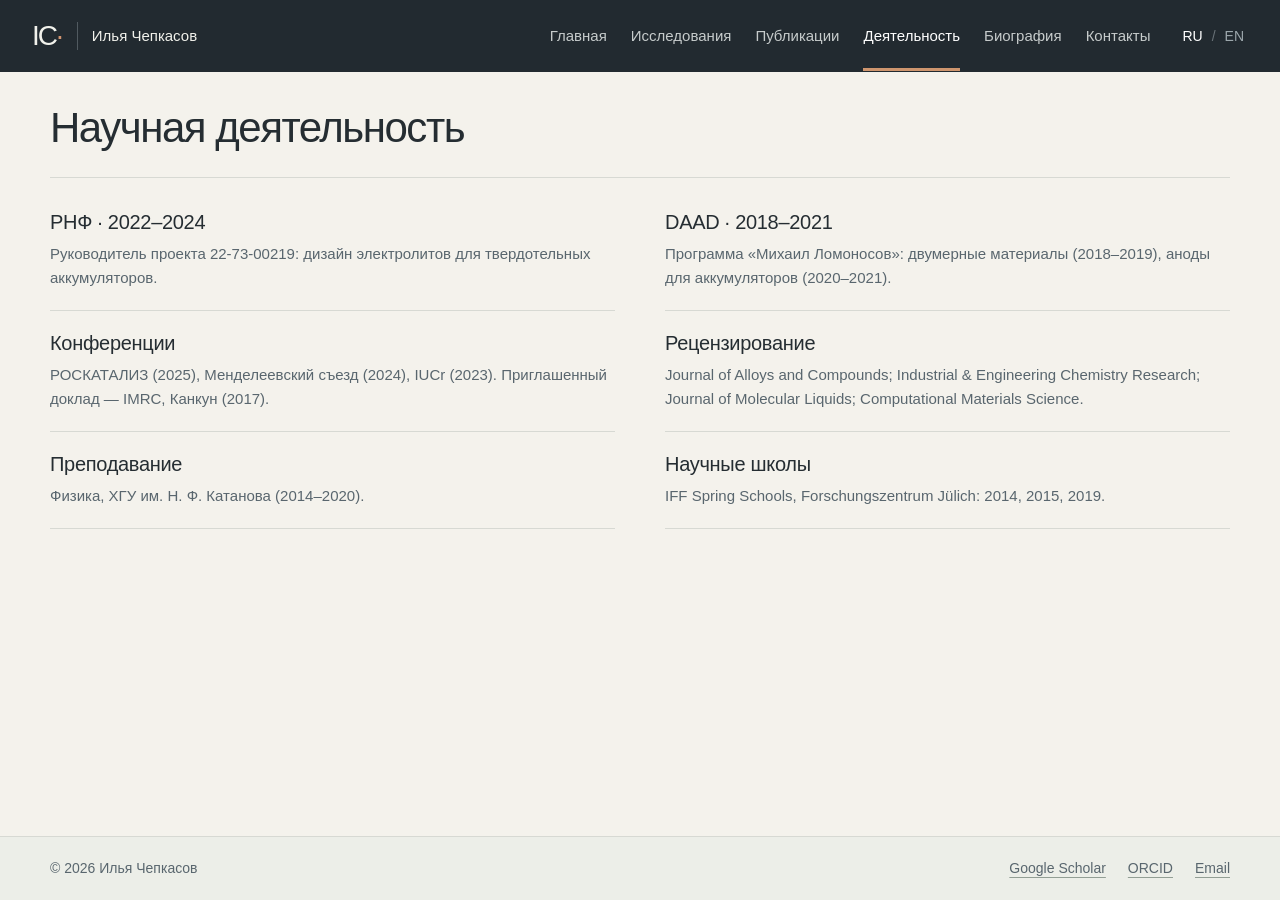
==== commit e39cea38: "Close public access and refine the phone homepage" ====
--- a/activities.html
+++ b/activities.html
@@ -1 +1 @@
-<!doctype html><html lang="ru"><head><meta charset="utf-8"><meta name="viewport" content="width=device-width, initial-scale=1"><meta name="description" content="Илья Чепкасов — старший научный сотрудник Сколтеха. Вычислительное материаловедение, нанокатализ и материалы для энергетики."><title>Деятельность — Илья Чепкасов</title><link rel="icon" href="assets/images/mark.svg" type="image/svg+xml"><link rel="stylesheet" href="assets/css/styles.css"><script src="assets/js/publications-data.js" defer></script><script src="assets/js/main.js" defer></script></head><body data-title-ru="Деятельность — Илья Чепкасов" data-title-en="Activities — Ilya Chepkasov" class="inner"><a class="skip" href="#main"><span class="" data-ru="К содержанию" data-en="Skip to content">К содержанию</span></a><header class="site-header"><div class="header-inner"><a class="brand" href="index.html"><span class="brand-mark" aria-hidden="true">IC<span>·</span></span><span class="brand-name"><span class="" data-ru="Илья Чепкасов" data-en="Ilya Chepkasov">Илья Чепкасов</span></span></a><button id="menu-toggle" class="menu-toggle" aria-controls="nav" aria-expanded="false"><span class="" data-ru="Меню" data-en="Menu">Меню</span></button><nav id="nav" aria-label="Навигация" data-aria-ru="Навигация" data-aria-en="Main navigation"><a href="index.html"><span class="" data-ru="Главная" data-en="Home">Главная</span></a><a href="research.html"><span class="" data-ru="Исследования" data-en="Research">Исследования</span></a><a href="publications.html"><span class="" data-ru="Публикации" data-en="Publications">Публикации</span></a><a href="activities.html" aria-current="page"><span class="" data-ru="Деятельность" data-en="Activities">Деятельность</span></a><a href="cv.html"><span class="" data-ru="Биография" data-en="Biography">Биография</span></a><a href="contact.html"><span class="" data-ru="Контакты" data-en="Contact">Контакты</span></a></nav><div class="language" role="group" aria-label="Язык / Language"><button data-lang="ru" aria-pressed="true">RU</button><span>/</span><button data-lang="en" aria-pressed="false">EN</button></div></div></header><main id="main"><section class="page-head container"><h1 class="" data-ru="Научная деятельность" data-en="Academic activities">Научная деятельность</h1></section><section class="container activity-grid"><article class="activity-block"><h2 class="" data-ru="РНФ · 2022–2024" data-en="RSF · 2022–2024">РНФ · 2022–2024</h2><p class="" data-ru="Руководитель проекта 22-73-00219: дизайн электролитов для твердотельных аккумуляторов." data-en="PI, project 22-73-00219: design of electrolytes for solid-state batteries.">Руководитель проекта 22-73-00219: дизайн электролитов для твердотельных аккумуляторов.</p></article><article class="activity-block"><h2 class="" data-ru="DAAD · 2018–2021" data-en="DAAD · 2018–2021">DAAD · 2018–2021</h2><p class="" data-ru="Программа «Михаил Ломоносов»: двумерные материалы (2018–2019), аноды для аккумуляторов (2020–2021)." data-en="Mikhail Lomonosov program: 2D materials (2018–2019), battery anodes (2020–2021).">Программа «Михаил Ломоносов»: двумерные материалы (2018–2019), аноды для аккумуляторов (2020–2021).</p></article><article class="activity-block"><h2 class="" data-ru="Конференции" data-en="Conferences">Конференции</h2><p class="" data-ru="РОСКАТАЛИЗ (2025), Менделеевский съезд (2024), IUCr (2023). Приглашенный доклад — IMRC, Канкун (2017)." data-en="ROSKATALIZ (2025), Mendeleev Congress (2024), IUCr (2023). Invited talk — IMRC, Cancun (2017).">РОСКАТАЛИЗ (2025), Менделеевский съезд (2024), IUCr (2023). Приглашенный доклад — IMRC, Канкун (2017).</p></article><article class="activity-block"><h2 class="" data-ru="Рецензирование" data-en="Peer review">Рецензирование</h2><p class="" data-ru="Journal of Alloys and Compounds; Industrial &amp; Engineering Chemistry Research; Journal of Molecular Liquids; Computational Materials Science." data-en="Journal of Alloys and Compounds; Industrial &amp; Engineering Chemistry Research; Journal of Molecular Liquids; Computational Materials Science.">Journal of Alloys and Compounds; Industrial &amp; Engineering Chemistry Research; Journal of Molecular Liquids; Computational Materials Science.</p></article><article class="activity-block"><h2 class="" data-ru="Преподавание" data-en="Teaching">Преподавание</h2><p class="" data-ru="Физика, ХГУ им. Н. Ф. Катанова (2014–2020)." data-en="Physics, Katanov Khakas State University (2014–2020).">Физика, ХГУ им. Н. Ф. Катанова (2014–2020).</p></article><article class="activity-block"><h2 class="" data-ru="Научные школы" data-en="Scientific schools">Научные школы</h2><p class="" data-ru="IFF Spring Schools, Forschungszentrum Jülich: 2014, 2015, 2019." data-en="IFF Spring Schools, Forschungszentrum Jülich: 2014, 2015, 2019.">IFF Spring Schools, Forschungszentrum Jülich: 2014, 2015, 2019.</p></article></section></main><footer><div class="container footer-inner"><span>© 2026 <span class="" data-ru="Илья Чепкасов" data-en="Ilya Chepkasov">Илья Чепкасов</span></span><div class="footer-links"><a class="text-link" href="https://scholar.google.com/citations?user=uld736gAAAAJ" target="_blank" rel="noopener noreferrer"><span class="" data-ru="Google Scholar" data-en="Google Scholar">Google Scholar</span> <span aria-hidden="true">↗</span></a><a class="text-link" href="https://orcid.org/0000-0001-8376-2999" target="_blank" rel="noopener noreferrer"><span class="" data-ru="ORCID" data-en="ORCID">ORCID</span> <span aria-hidden="true">↗</span></a><a href="mailto:I.Chepkasov@skoltech.ru">Email ↗</a></div></div></footer></body></html>+<!doctype html><html lang="ru"><head><meta charset="utf-8"><meta name="viewport" content="width=device-width, initial-scale=1"><meta name="robots" content="noindex,nofollow"><meta name="description" content="Илья Чепкасов — старший научный сотрудник Сколтеха. Вычислительное материаловедение, нанокатализ и материалы для энергетики."><title>Деятельность — Илья Чепкасов</title><link rel="icon" href="assets/images/mark.svg" type="image/svg+xml"><link rel="stylesheet" href="assets/css/styles.css"><script src="assets/js/publications-data.js" defer></script><script src="assets/js/main.js" defer></script></head><body data-title-ru="Деятельность — Илья Чепкасов" data-title-en="Activities — Ilya Chepkasov" class="inner"><a class="skip" href="#main"><span class="" data-ru="К содержанию" data-en="Skip to content">К содержанию</span></a><header class="site-header"><div class="header-inner"><a class="brand" href="index.html"><span class="brand-mark" aria-hidden="true">IC<span>·</span></span><span class="brand-name"><span class="" data-ru="Илья Чепкасов" data-en="Ilya Chepkasov">Илья Чепкасов</span></span></a><button id="menu-toggle" class="menu-toggle" aria-controls="nav" aria-expanded="false"><span class="" data-ru="Меню" data-en="Menu">Меню</span></button><nav id="nav" aria-label="Навигация" data-aria-ru="Навигация" data-aria-en="Main navigation"><a href="index.html"><span class="" data-ru="Главная" data-en="Home">Главная</span></a><a href="research.html"><span class="" data-ru="Исследования" data-en="Research">Исследования</span></a><a href="publications.html"><span class="" data-ru="Публикации" data-en="Publications">Публикации</span></a><a href="activities.html" aria-current="page"><span class="" data-ru="Деятельность" data-en="Activities">Деятельность</span></a><a href="cv.html"><span class="" data-ru="Биография" data-en="Biography">Биография</span></a><a href="contact.html"><span class="" data-ru="Контакты" data-en="Contact">Контакты</span></a></nav><div class="language" role="group" aria-label="Язык / Language"><button data-lang="ru" aria-pressed="true">RU</button><span>/</span><button data-lang="en" aria-pressed="false">EN</button></div></div></header><main id="main"><section class="page-head container"><h1 class="" data-ru="Научная деятельность" data-en="Academic activities">Научная деятельность</h1></section><section class="container activity-grid"><article class="activity-block"><h2 class="" data-ru="РНФ · 2022–2024" data-en="RSF · 2022–2024">РНФ · 2022–2024</h2><p class="" data-ru="Руководитель проекта 22-73-00219: дизайн электролитов для твердотельных аккумуляторов." data-en="PI, project 22-73-00219: design of electrolytes for solid-state batteries.">Руководитель проекта 22-73-00219: дизайн электролитов для твердотельных аккумуляторов.</p></article><article class="activity-block"><h2 class="" data-ru="DAAD · 2018–2021" data-en="DAAD · 2018–2021">DAAD · 2018–2021</h2><p class="" data-ru="Программа «Михаил Ломоносов»: двумерные материалы (2018–2019), аноды для аккумуляторов (2020–2021)." data-en="Mikhail Lomonosov program: 2D materials (2018–2019), battery anodes (2020–2021).">Программа «Михаил Ломоносов»: двумерные материалы (2018–2019), аноды для аккумуляторов (2020–2021).</p></article><article class="activity-block"><h2 class="" data-ru="Конференции" data-en="Conferences">Конференции</h2><p class="" data-ru="РОСКАТАЛИЗ (2025), Менделеевский съезд (2024), IUCr (2023). Приглашенный доклад — IMRC, Канкун (2017)." data-en="ROSKATALIZ (2025), Mendeleev Congress (2024), IUCr (2023). Invited talk — IMRC, Cancun (2017).">РОСКАТАЛИЗ (2025), Менделеевский съезд (2024), IUCr (2023). Приглашенный доклад — IMRC, Канкун (2017).</p></article><article class="activity-block"><h2 class="" data-ru="Рецензирование" data-en="Peer review">Рецензирование</h2><p class="" data-ru="Journal of Alloys and Compounds; Industrial &amp; Engineering Chemistry Research; Journal of Molecular Liquids; Computational Materials Science." data-en="Journal of Alloys and Compounds; Industrial &amp; Engineering Chemistry Research; Journal of Molecular Liquids; Computational Materials Science.">Journal of Alloys and Compounds; Industrial &amp; Engineering Chemistry Research; Journal of Molecular Liquids; Computational Materials Science.</p></article><article class="activity-block"><h2 class="" data-ru="Преподавание" data-en="Teaching">Преподавание</h2><p class="" data-ru="Физика, ХГУ им. Н. Ф. Катанова (2014–2020)." data-en="Physics, Katanov Khakas State University (2014–2020).">Физика, ХГУ им. Н. Ф. Катанова (2014–2020).</p></article><article class="activity-block"><h2 class="" data-ru="Научные школы" data-en="Scientific schools">Научные школы</h2><p class="" data-ru="IFF Spring Schools, Forschungszentrum Jülich: 2014, 2015, 2019." data-en="IFF Spring Schools, Forschungszentrum Jülich: 2014, 2015, 2019.">IFF Spring Schools, Forschungszentrum Jülich: 2014, 2015, 2019.</p></article></section></main><footer><div class="container footer-inner"><span>© 2026 <span class="" data-ru="Илья Чепкасов" data-en="Ilya Chepkasov">Илья Чепкасов</span></span><div class="footer-links"><a class="text-link" href="https://scholar.google.com/citations?user=uld736gAAAAJ" target="_blank" rel="noopener noreferrer"><span class="" data-ru="Google Scholar" data-en="Google Scholar">Google Scholar</span> </a><a class="text-link" href="https://orcid.org/0000-0001-8376-2999" target="_blank" rel="noopener noreferrer"><span class="" data-ru="ORCID" data-en="ORCID">ORCID</span> </a><a href="mailto:I.Chepkasov@skoltech.ru">Email</a></div></div></footer></body></html>
--- a/assets/css/styles.css
+++ b/assets/css/styles.css
@@ -93,3 +93,23 @@
 @media(max-width:360px){.research-tabs{grid-template-columns:1fr}.research-tabs button,.research-tabs button:first-child,.research-tabs button:last-child{min-height:62px;padding:12px 16px}.research-chips{grid-template-columns:1fr}}
 @media(min-width:781px) and (max-height:800px){.biography{padding-bottom:24px}}
 @media(min-width:361px) and (max-width:780px){.research-tabs{grid-template-columns:repeat(2,minmax(0,1fr))}}
+
+/* Plain links and a compact phone profile. */
+.text-link{text-decoration:underline;text-underline-offset:4px;text-decoration-thickness:1px;text-decoration-color:#929e94}
+.footer-links a{text-decoration:underline;text-underline-offset:4px;text-decoration-thickness:1px;text-decoration-color:#929e94}
+@media(max-width:540px){
+ .hero{grid-template-columns:minmax(0,1fr) 120px;gap:16px 20px;padding:26px 0 30px;align-items:start}
+ .hero-copy{display:contents}
+ .hero .eyebrow{grid-column:1/-1;margin:0;font-size:13px;line-height:1.5}
+ .hero h1{grid-column:1;grid-row:2;align-self:center;font-size:clamp(30px,8.5vw,42px);line-height:1.12;letter-spacing:-.035em;margin:0}
+ .hero .portrait{grid-column:2;grid-row:2;align-self:center;width:120px;max-width:none;justify-self:end}
+ .hero-role{grid-column:1/-1;margin:0}.hero-role p{font-size:15px;line-height:1.55;margin:2px 0}
+ .research-chips{grid-column:1/-1;display:flex;flex-direction:column;gap:0;max-width:none;margin:0}
+ .research-chips a{display:block;width:100%;padding:7px 0;border:0;border-bottom:1px solid var(--line);font-size:15px;line-height:1.45}
+ .research-chips a:first-child{border-top:1px solid var(--line)}
+ .hero-methods{grid-column:1/-1;font-size:13px;margin:0}
+ .hero-actions{grid-column:1/-1;display:grid;grid-template-columns:1fr 1fr;gap:14px;align-items:center;margin:0}
+ .hero-actions .button{font-size:14px;padding:11px 12px}.hero-actions .text-link{justify-self:center;font-size:14px}
+ .footer-inner{gap:9px}.footer-links{flex-wrap:wrap;gap:12px 20px}
+}
+@media(max-width:360px){.hero{grid-template-columns:minmax(0,1fr) 96px;column-gap:16px}.hero .portrait{width:96px}.hero h1{font-size:30px}.hero .eyebrow{font-size:12px}}
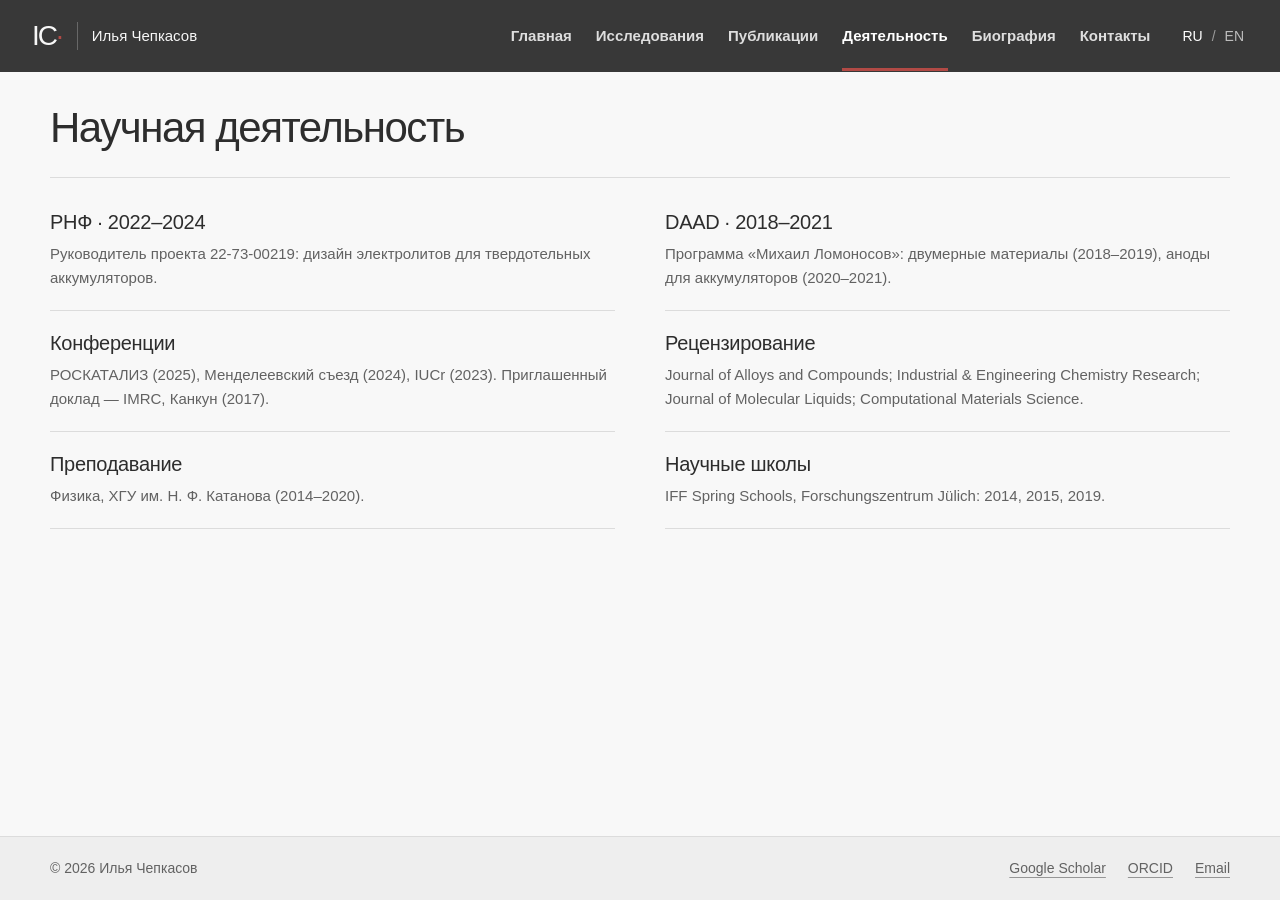
==== commit cd70a1f2: "Add verified IOCD PDFs to publication catalog" ====
--- a/activities.html
+++ b/activities.html
@@ -1 +1 @@
-<!doctype html><html lang="ru"><head><meta charset="utf-8"><meta name="viewport" content="width=device-width, initial-scale=1"><meta name="robots" content="noindex,nofollow"><meta name="description" content="Илья Чепкасов — старший научный сотрудник Сколтеха. Вычислительное материаловедение, нанокатализ и материалы для энергетики."><title>Деятельность — Илья Чепкасов</title><link rel="icon" href="assets/images/mark.svg" type="image/svg+xml"><link rel="stylesheet" href="assets/css/styles.css"><script src="assets/js/publications-data.js" defer></script><script src="assets/js/main.js" defer></script></head><body data-title-ru="Деятельность — Илья Чепкасов" data-title-en="Activities — Ilya Chepkasov" class="inner"><a class="skip" href="#main"><span class="" data-ru="К содержанию" data-en="Skip to content">К содержанию</span></a><header class="site-header"><div class="header-inner"><a class="brand" href="index.html"><span class="brand-mark" aria-hidden="true">IC<span>·</span></span><span class="brand-name"><span class="" data-ru="Илья Чепкасов" data-en="Ilya Chepkasov">Илья Чепкасов</span></span></a><button id="menu-toggle" class="menu-toggle" aria-controls="nav" aria-expanded="false"><span class="" data-ru="Меню" data-en="Menu">Меню</span></button><nav id="nav" aria-label="Навигация" data-aria-ru="Навигация" data-aria-en="Main navigation"><a href="index.html"><span class="" data-ru="Главная" data-en="Home">Главная</span></a><a href="research.html"><span class="" data-ru="Исследования" data-en="Research">Исследования</span></a><a href="publications.html"><span class="" data-ru="Публикации" data-en="Publications">Публикации</span></a><a href="activities.html" aria-current="page"><span class="" data-ru="Деятельность" data-en="Activities">Деятельность</span></a><a href="cv.html"><span class="" data-ru="Биография" data-en="Biography">Биография</span></a><a href="contact.html"><span class="" data-ru="Контакты" data-en="Contact">Контакты</span></a></nav><div class="language" role="group" aria-label="Язык / Language"><button data-lang="ru" aria-pressed="true">RU</button><span>/</span><button data-lang="en" aria-pressed="false">EN</button></div></div></header><main id="main"><section class="page-head container"><h1 class="" data-ru="Научная деятельность" data-en="Academic activities">Научная деятельность</h1></section><section class="container activity-grid"><article class="activity-block"><h2 class="" data-ru="РНФ · 2022–2024" data-en="RSF · 2022–2024">РНФ · 2022–2024</h2><p class="" data-ru="Руководитель проекта 22-73-00219: дизайн электролитов для твердотельных аккумуляторов." data-en="PI, project 22-73-00219: design of electrolytes for solid-state batteries.">Руководитель проекта 22-73-00219: дизайн электролитов для твердотельных аккумуляторов.</p></article><article class="activity-block"><h2 class="" data-ru="DAAD · 2018–2021" data-en="DAAD · 2018–2021">DAAD · 2018–2021</h2><p class="" data-ru="Программа «Михаил Ломоносов»: двумерные материалы (2018–2019), аноды для аккумуляторов (2020–2021)." data-en="Mikhail Lomonosov program: 2D materials (2018–2019), battery anodes (2020–2021).">Программа «Михаил Ломоносов»: двумерные материалы (2018–2019), аноды для аккумуляторов (2020–2021).</p></article><article class="activity-block"><h2 class="" data-ru="Конференции" data-en="Conferences">Конференции</h2><p class="" data-ru="РОСКАТАЛИЗ (2025), Менделеевский съезд (2024), IUCr (2023). Приглашенный доклад — IMRC, Канкун (2017)." data-en="ROSKATALIZ (2025), Mendeleev Congress (2024), IUCr (2023). Invited talk — IMRC, Cancun (2017).">РОСКАТАЛИЗ (2025), Менделеевский съезд (2024), IUCr (2023). Приглашенный доклад — IMRC, Канкун (2017).</p></article><article class="activity-block"><h2 class="" data-ru="Рецензирование" data-en="Peer review">Рецензирование</h2><p class="" data-ru="Journal of Alloys and Compounds; Industrial &amp; Engineering Chemistry Research; Journal of Molecular Liquids; Computational Materials Science." data-en="Journal of Alloys and Compounds; Industrial &amp; Engineering Chemistry Research; Journal of Molecular Liquids; Computational Materials Science.">Journal of Alloys and Compounds; Industrial &amp; Engineering Chemistry Research; Journal of Molecular Liquids; Computational Materials Science.</p></article><article class="activity-block"><h2 class="" data-ru="Преподавание" data-en="Teaching">Преподавание</h2><p class="" data-ru="Физика, ХГУ им. Н. Ф. Катанова (2014–2020)." data-en="Physics, Katanov Khakas State University (2014–2020).">Физика, ХГУ им. Н. Ф. Катанова (2014–2020).</p></article><article class="activity-block"><h2 class="" data-ru="Научные школы" data-en="Scientific schools">Научные школы</h2><p class="" data-ru="IFF Spring Schools, Forschungszentrum Jülich: 2014, 2015, 2019." data-en="IFF Spring Schools, Forschungszentrum Jülich: 2014, 2015, 2019.">IFF Spring Schools, Forschungszentrum Jülich: 2014, 2015, 2019.</p></article></section></main><footer><div class="container footer-inner"><span>© 2026 <span class="" data-ru="Илья Чепкасов" data-en="Ilya Chepkasov">Илья Чепкасов</span></span><div class="footer-links"><a class="text-link" href="https://scholar.google.com/citations?user=uld736gAAAAJ" target="_blank" rel="noopener noreferrer"><span class="" data-ru="Google Scholar" data-en="Google Scholar">Google Scholar</span> </a><a class="text-link" href="https://orcid.org/0000-0001-8376-2999" target="_blank" rel="noopener noreferrer"><span class="" data-ru="ORCID" data-en="ORCID">ORCID</span> </a><a href="mailto:I.Chepkasov@skoltech.ru">Email</a></div></div></footer></body></html>+<!doctype html><html lang="ru"><head><meta charset="utf-8"><meta name="viewport" content="width=device-width, initial-scale=1"><meta name="robots" content="noindex,nofollow"><meta name="description" content="Илья Чепкасов — старший научный сотрудник Сколтеха. Вычислительное материаловедение, нанокатализ и материалы для энергетики."><title>Деятельность — Илья Чепкасов</title><link rel="icon" href="assets/images/mark.svg" type="image/svg+xml"><link rel="stylesheet" href="assets/css/styles.css?v=20261006-pdfs"><script src="assets/js/publications-data.js?v=20261006-pdfs" defer></script><script src="assets/js/main.js?v=20261006-pdfs" defer></script></head><body data-title-ru="Деятельность — Илья Чепкасов" data-title-en="Activities — Ilya Chepkasov" class="inner"><a class="skip" href="#main"><span class="" data-ru="К содержанию" data-en="Skip to content">К содержанию</span></a><header class="site-header"><div class="header-inner"><a class="brand" href="index.html"><span class="brand-mark" aria-hidden="true">IC<span>·</span></span><span class="brand-name"><span class="" data-ru="Илья Чепкасов" data-en="Ilya Chepkasov">Илья Чепкасов</span></span></a><button id="menu-toggle" class="menu-toggle" aria-controls="nav" aria-expanded="false"><span class="" data-ru="Меню" data-en="Menu">Меню</span></button><nav id="nav" aria-label="Навигация" data-aria-ru="Навигация" data-aria-en="Main navigation"><a href="index.html"><span class="" data-ru="Главная" data-en="Home">Главная</span></a><a href="research.html"><span class="" data-ru="Исследования" data-en="Research">Исследования</span></a><a href="publications.html"><span class="" data-ru="Публикации" data-en="Publications">Публикации</span></a><a href="activities.html" aria-current="page"><span class="" data-ru="Деятельность" data-en="Activities">Деятельность</span></a><a href="cv.html"><span class="" data-ru="Биография" data-en="Biography">Биография</span></a><a href="contact.html"><span class="" data-ru="Контакты" data-en="Contact">Контакты</span></a></nav><div class="language" role="group" aria-label="Язык / Language"><button data-lang="ru" aria-pressed="true">RU</button><span>/</span><button data-lang="en" aria-pressed="false">EN</button></div></div></header><main id="main"><section class="page-head container"><h1 class="" data-ru="Научная деятельность" data-en="Academic activities">Научная деятельность</h1></section><section class="container activity-grid"><article class="activity-block"><h2 class="" data-ru="РНФ · 2022–2024" data-en="RSF · 2022–2024">РНФ · 2022–2024</h2><p class="" data-ru="Руководитель проекта 22-73-00219: дизайн электролитов для твердотельных аккумуляторов." data-en="PI, project 22-73-00219: design of electrolytes for solid-state batteries.">Руководитель проекта 22-73-00219: дизайн электролитов для твердотельных аккумуляторов.</p></article><article class="activity-block"><h2 class="" data-ru="DAAD · 2018–2021" data-en="DAAD · 2018–2021">DAAD · 2018–2021</h2><p class="" data-ru="Программа «Михаил Ломоносов»: двумерные материалы (2018–2019), аноды для аккумуляторов (2020–2021)." data-en="Mikhail Lomonosov program: 2D materials (2018–2019), battery anodes (2020–2021).">Программа «Михаил Ломоносов»: двумерные материалы (2018–2019), аноды для аккумуляторов (2020–2021).</p></article><article class="activity-block"><h2 class="" data-ru="Конференции" data-en="Conferences">Конференции</h2><p class="" data-ru="РОСКАТАЛИЗ (2025), Менделеевский съезд (2024), IUCr (2023). Приглашенный доклад — IMRC, Канкун (2017)." data-en="ROSKATALIZ (2025), Mendeleev Congress (2024), IUCr (2023). Invited talk — IMRC, Cancun (2017).">РОСКАТАЛИЗ (2025), Менделеевский съезд (2024), IUCr (2023). Приглашенный доклад — IMRC, Канкун (2017).</p></article><article class="activity-block"><h2 class="" data-ru="Рецензирование" data-en="Peer review">Рецензирование</h2><p class="" data-ru="Journal of Alloys and Compounds; Industrial &amp; Engineering Chemistry Research; Journal of Molecular Liquids; Computational Materials Science." data-en="Journal of Alloys and Compounds; Industrial &amp; Engineering Chemistry Research; Journal of Molecular Liquids; Computational Materials Science.">Journal of Alloys and Compounds; Industrial &amp; Engineering Chemistry Research; Journal of Molecular Liquids; Computational Materials Science.</p></article><article class="activity-block"><h2 class="" data-ru="Преподавание" data-en="Teaching">Преподавание</h2><p class="" data-ru="Физика, ХГУ им. Н. Ф. Катанова (2014–2020)." data-en="Physics, Katanov Khakas State University (2014–2020).">Физика, ХГУ им. Н. Ф. Катанова (2014–2020).</p></article><article class="activity-block"><h2 class="" data-ru="Научные школы" data-en="Scientific schools">Научные школы</h2><p class="" data-ru="IFF Spring Schools, Forschungszentrum Jülich: 2014, 2015, 2019." data-en="IFF Spring Schools, Forschungszentrum Jülich: 2014, 2015, 2019.">IFF Spring Schools, Forschungszentrum Jülich: 2014, 2015, 2019.</p></article></section></main><footer><div class="container footer-inner"><span>© 2026 <span class="" data-ru="Илья Чепкасов" data-en="Ilya Chepkasov">Илья Чепкасов</span></span><div class="footer-links"><a class="text-link" href="https://scholar.google.com/citations?user=uld736gAAAAJ" target="_blank" rel="noopener noreferrer"><span class="" data-ru="Google Scholar" data-en="Google Scholar">Google Scholar</span> </a><a class="text-link" href="https://orcid.org/0000-0001-8376-2999" target="_blank" rel="noopener noreferrer"><span class="" data-ru="ORCID" data-en="ORCID">ORCID</span> </a><a href="mailto:I.Chepkasov@skoltech.ru">Email</a></div></div></footer></body></html>
--- a/assets/css/styles.css
+++ b/assets/css/styles.css
@@ -1,14 +1,16 @@
 @charset "UTF-8";
-:root{--paper:#f4f2ec;--ink:#252d32;--muted:#59666e;--line:#d7d9d3;--accent:#955433;--dark:#222a30;--font:"Segoe UI",Arial,sans-serif}
-*{box-sizing:border-box}body{margin:0;background:var(--paper);color:var(--ink);font-family:var(--font);line-height:1.5;min-height:100svh;display:flex;flex-direction:column}main{flex:1}a{color:inherit;text-decoration:none}button,input,select{font:inherit}button,a,input,select{touch-action:manipulation}button{cursor:pointer}img{max-width:100%;display:block}figure{margin:0}h1,h2,h3,p{margin-top:0}h1,h2,h3{font-weight:500;line-height:1.2}h1{letter-spacing:-.035em}h2{font-size:21px;letter-spacing:-.015em}p{color:var(--muted)}[hidden]{display:none!important}:focus-visible{outline:3px solid #bd754c;outline-offset:4px}.container{width:min(1180px,calc(100% - 72px));margin:auto}.skip{position:fixed;top:-100px;left:20px;z-index:99;padding:12px;background:var(--paper)}.skip:focus{top:12px}
-.site-header{background:var(--dark);color:#f1f1eb}.header-inner{width:min(1320px,calc(100% - 64px));margin:auto;min-height:72px;display:flex;align-items:center;gap:28px}.brand{display:flex;align-items:center;gap:14px;flex-shrink:0}.brand-mark{font-size:28px;font-weight:500;line-height:1;border-right:1px solid #515a60;padding-right:15px;letter-spacing:-2px}.brand-mark>span{color:#d39570}.brand-name{font-size:15px}.site-header nav{display:flex;gap:24px;margin-left:auto;align-items:center}.site-header nav a{font-size:15px;padding:24px 0 21px;color:#c6cbcb;border-bottom:3px solid transparent}.site-header nav a:hover,.site-header nav a[aria-current]{color:#fff;border-color:#ce956e}.language{display:flex;align-items:center;gap:5px;font-size:14px;flex-shrink:0}.language>span{color:#697278}.language button{background:none;border:0;color:#9ca7ac;padding:8px 4px}.language button[aria-pressed=true]{color:#fff}.menu-toggle{display:none}
-.hero{display:grid;grid-template-columns:1.35fr 1fr;gap:70px;align-items:center;padding:52px 0}.eyebrow{font-size:15px;margin:0 0 21px;color:var(--accent)}.hero h1{font-size:clamp(54px,5.7vw,78px);line-height:1.06;margin:0 0 24px;font-weight:500}.hero-role p{font-size:18px;margin:5px 0}.research-chips{display:flex;flex-wrap:wrap;gap:8px;max-width:520px;margin:25px 0 17px}.research-chips a{font-size:14px;border:1px solid #c7cbc5;padding:6px 10px}.research-chips a:hover{border-color:var(--accent);color:var(--accent)}.hero-methods{font-size:14px;color:var(--muted);margin:0}.hero-actions{display:flex;align-items:center;gap:25px;margin:25px 0 0}.button{display:inline-flex;justify-content:center;align-items:center;gap:20px;background:var(--ink);color:#fff;padding:11px 20px;font-size:15px;border:1px solid var(--ink)}.button:hover{background:var(--accent);border-color:var(--accent)}.text-link{display:inline-flex;gap:12px;align-items:center;font-size:15px;padding:3px 0}.text-link:hover{color:var(--accent)}.portrait{width:100%;max-width:410px;justify-self:end}.portrait img{width:100%;aspect-ratio:1;object-fit:cover}
-footer{border-top:1px solid var(--line);padding:18px 0;background:#eceee8}.footer-inner{display:flex;align-items:center;justify-content:space-between;gap:25px;font-size:14px;color:var(--muted)}.footer-links{display:flex;gap:22px;align-items:center}.footer-links a{font-size:14px}.page-head{display:flex;align-items:center;justify-content:space-between;gap:25px;padding:31px 0 24px;border-bottom:1px solid var(--line)}.page-head h1{font-size:42px;margin:0}.page-head .text-link{flex-shrink:0}
+.pub-actions .pdf-link{display:inline-flex;align-items:center;justify-content:center;min-height:36px;min-width:58px;padding:5px 12px;border:1px solid var(--ink);font-size:14px;font-weight:600;line-height:1.3;transition:background .15s,color .15s,border-color .15s}.pub-actions .pdf-link:hover,.pub-actions .pdf-link:focus-visible{background:var(--accent);border-color:var(--accent);color:#fff}
+@media(max-width:780px){.pub-actions{flex-wrap:wrap}}
+:root{--paper:#f8f8f8;--ink:#2d2d2d;--muted:#626262;--line:#dcdcdc;--accent:#5b1616;--accent-light:#b24a45;--dark:#282828;--font:"Segoe UI",Arial,sans-serif}
+*{box-sizing:border-box}body{margin:0;background:var(--paper);color:var(--ink);font-family:var(--font);line-height:1.5;min-height:100svh;display:flex;flex-direction:column}main{flex:1}a{color:inherit;text-decoration:none}button,input,select{font:inherit}button,a,input,select{touch-action:manipulation}button{cursor:pointer}img{max-width:100%;display:block}figure{margin:0}h1,h2,h3,p{margin-top:0}h1,h2,h3{font-weight:500;line-height:1.2}h1{letter-spacing:-.035em}h2{font-size:21px;letter-spacing:-.015em}p{color:var(--muted)}[hidden]{display:none!important}:focus-visible{outline:3px solid var(--accent);outline-offset:4px}.container{width:min(1180px,calc(100% - 72px));margin:auto}.skip{position:fixed;top:-100px;left:20px;z-index:99;padding:12px;background:var(--paper)}.skip:focus{top:12px}
+.site-header{background:#383838;color:#f7f7f7}.header-inner{width:min(1320px,calc(100% - 64px));margin:auto;min-height:72px;display:flex;align-items:center;gap:28px}.brand{display:flex;align-items:center;gap:14px;flex-shrink:0}.brand-mark{font-size:28px;font-weight:500;line-height:1;border-right:1px solid #686868;padding-right:15px;letter-spacing:-2px}.brand-mark>span{color:#e0e0e0}.brand-name{font-size:15px}.site-header nav{display:flex;gap:24px;margin-left:auto;align-items:center}.site-header nav a{font-size:15px;font-weight:700;padding:24px 0 21px;color:#dedede;border-bottom:3px solid transparent}.site-header nav a:hover,.site-header nav a[aria-current]{color:#fff;border-color:#e0e0e0}.language{display:flex;align-items:center;gap:5px;font-size:14px;flex-shrink:0}.language>span{color:#9c9c9c}.language button{background:none;border:0;color:#bdbdbd;padding:8px 4px}.language button[aria-pressed=true]{color:#fff}.menu-toggle{display:none}
+.hero{display:grid;grid-template-columns:1.35fr 1fr;gap:70px;align-items:center;padding:52px 0}.eyebrow{font-size:15px;margin:0 0 21px;color:var(--accent)}.hero h1{font-size:clamp(54px,5.7vw,78px);line-height:1.06;margin:0 0 24px;font-weight:500}.hero-role p{font-size:18px;margin:5px 0}.research-chips{display:flex;flex-wrap:wrap;gap:8px;max-width:520px;margin:25px 0 17px}.research-chips a{font-size:14px;border:1px solid #c9c9c9;padding:6px 10px}.research-chips a:hover{border-color:var(--accent);color:var(--accent)}.hero-methods{font-size:14px;color:var(--muted);margin:0}.hero-actions{display:flex;align-items:center;gap:25px;margin:25px 0 0}.button{display:inline-flex;justify-content:center;align-items:center;gap:20px;background:var(--ink);color:#fff;padding:11px 20px;font-size:15px;border:1px solid var(--ink)}.button:hover{background:var(--accent);border-color:var(--accent)}.text-link{display:inline-flex;gap:12px;align-items:center;font-size:15px;padding:3px 0}.text-link:hover{color:var(--accent)}.portrait{width:100%;max-width:410px;justify-self:end}.portrait img{width:100%;aspect-ratio:1;object-fit:cover}
+footer{border-top:1px solid var(--line);padding:18px 0;background:#eeeeee}.footer-inner{display:flex;align-items:center;justify-content:space-between;gap:25px;font-size:14px;color:var(--muted)}.footer-links{display:flex;gap:22px;align-items:center}.footer-links a{font-size:14px}.page-head{display:flex;align-items:center;justify-content:space-between;gap:25px;padding:31px 0 24px;border-bottom:1px solid var(--line)}.page-head h1{font-size:42px;margin:0}.page-head .text-link{flex-shrink:0}
 .research-layout{display:grid;grid-template-columns:1.8fr 1fr;gap:50px;padding:12px 0 32px}.field{border-bottom:1px solid var(--line);padding:16px 0;display:flex;gap:18px;justify-content:space-between;align-items:center}.field h2{font-size:20px;margin:0 0 5px}.field p{font-size:15px;line-height:1.5;margin:0;max-width:590px}.field .text-link{font-size:13px;flex-shrink:0}
-.publications-content{padding:17px 0 20px}.publication-tools{display:grid;grid-template-columns:1fr 145px 185px;gap:16px}.publication-tools label{display:flex;flex-direction:column;gap:5px;font-size:13px;color:var(--muted)}input,select{border:1px solid #bfc5bf;border-radius:0;background:transparent;color:var(--ink);padding:8px 12px;min-width:0;width:100%;font-size:15px;height:39px}input::placeholder{color:#737e85}.publication-bar{display:flex;align-items:center;gap:18px;margin:15px 0 0;border-bottom:2px solid var(--ink);padding-bottom:13px}.type-tabs{display:flex;gap:6px;flex-wrap:wrap}.type-tabs button{background:transparent;border:1px solid var(--line);padding:6px 13px;color:var(--muted);font-size:13px}.type-tabs button[aria-pressed=true]{background:var(--ink);border-color:var(--ink);color:#fff}.type-tabs button:hover{border-color:var(--ink)}#result-count{margin-left:auto;white-space:nowrap;font-size:13px;color:var(--muted)}.reset{border:0;background:none;padding:0;color:var(--accent);font-size:13px}.publication{display:grid;grid-template-columns:48px 1fr 92px;gap:18px;padding:13px 0;border-bottom:1px solid var(--line)}.publication-year{font-size:19px;font-weight:500;line-height:1.3}.publication h2{font-size:18px;letter-spacing:-.01em;line-height:1.35;margin:0 0 5px}.publication h2 a:hover{color:var(--accent)}.pub-meta{font-size:13px;color:var(--muted);margin-bottom:4px}.type-label{font-size:12px;color:var(--accent);display:inline}.type-label:after{content:" · ";color:var(--muted)}.publication details{font-size:13px;color:var(--muted)}.publication summary{cursor:pointer;width:fit-content}.publication details p{font-size:14px;margin:8px 0 0}.pub-actions{display:flex;flex-direction:column;align-items:end;gap:7px;font-size:13px}.pub-actions .text-link{font-size:14px}.copy-doi{border:0;background:none;color:var(--muted);padding:0;font-size:12px;text-align:right;overflow-wrap:anywhere}.copy-doi:hover{color:var(--accent)}.empty{padding:32px 20px;text-align:center;border-bottom:1px solid var(--line);color:var(--muted)}.catalog-note{font-size:12px;line-height:1.5;color:var(--muted);margin:8px 0 0}
+.publications-content{padding:17px 0 20px}.publication-tools{display:grid;grid-template-columns:1fr 145px 185px;gap:16px}.publication-tools label{display:flex;flex-direction:column;gap:5px;font-size:13px;color:var(--muted)}input,select{border:1px solid #c9c9c9;border-radius:0;background:transparent;color:var(--ink);padding:8px 12px;min-width:0;width:100%;font-size:15px;height:39px}input::placeholder{color:#969696}.publication-bar{display:flex;align-items:center;gap:18px;margin:15px 0 0;border-bottom:2px solid var(--ink);padding-bottom:13px}.type-tabs{display:flex;gap:6px;flex-wrap:wrap}.type-tabs button{background:transparent;border:1px solid var(--line);padding:6px 13px;color:var(--muted);font-size:13px}.type-tabs button[aria-pressed=true]{background:var(--ink);border-color:var(--ink);color:#fff}.type-tabs button:hover,.type-tabs button:focus-visible{background:var(--accent);border-color:var(--accent);color:#fff}#result-count{margin-left:auto;white-space:nowrap;font-size:13px;color:var(--muted)}.reset{border:0;background:none;padding:0;color:var(--accent);font-size:13px}.publication{display:grid;grid-template-columns:48px 1fr 92px;gap:18px;padding:13px 0;border-bottom:1px solid var(--line)}.publication-year{font-size:19px;font-weight:500;line-height:1.3}.publication h2{font-size:18px;letter-spacing:-.01em;line-height:1.35;margin:0 0 5px}.publication h2 a:hover{color:var(--accent)}.pub-meta{font-size:13px;color:var(--muted);margin-bottom:4px}.type-label{font-size:12px;color:var(--accent);display:inline}.type-label:after{content:" · ";color:var(--muted)}.publication details{font-size:13px;color:var(--muted)}.publication summary{cursor:pointer;width:fit-content}.publication details p{font-size:14px;margin:8px 0 0}.pub-actions{display:flex;flex-direction:column;align-items:end;gap:7px;font-size:13px}.pub-actions .text-link{font-size:14px}.copy-doi{border:0;background:none;color:var(--muted);padding:0;font-size:12px;text-align:right;overflow-wrap:anywhere}.copy-doi:hover{color:var(--accent)}.empty{padding:32px 20px;text-align:center;border-bottom:1px solid var(--line);color:var(--muted)}.catalog-note{font-size:12px;line-height:1.5;color:var(--muted);margin:8px 0 0}
 .biography{padding:10px 0 30px}.timeline-row{display:grid;grid-template-columns:170px 1fr;gap:28px;padding:15px 0;border-bottom:1px solid var(--line)}.timeline-date{font-size:15px;color:var(--accent);padding-top:2px}.timeline-row h2{font-size:19px;margin-bottom:5px}.timeline-row p{font-size:15px;margin-bottom:0}.activity-grid{display:grid;grid-template-columns:1fr 1fr;gap:0 50px;padding:12px 0 30px}.activity-block{padding:20px 0;border-bottom:1px solid var(--line)}.activity-block h2{font-size:20px;margin-bottom:8px}.activity-block p{font-size:15px;line-height:1.6;margin:0}.contact-grid{display:grid;grid-template-columns:1.6fr 1fr;gap:80px;padding:42px 0}.email{font-size:clamp(22px,2.4vw,32px);font-weight:500;letter-spacing:-.025em;display:block;margin-bottom:29px;overflow-wrap:anywhere}.email:hover{color:var(--accent)}.contact-main h2{font-size:21px;max-width:440px;margin-bottom:10px}.contact-main p{font-size:15px}.contact-profiles{border-left:1px solid var(--line);padding-left:40px}.contact-profiles .text-link{display:flex;justify-content:space-between;font-size:17px;padding:10px 0}
 @media(max-width:1100px){.header-inner{width:calc(100% - 40px);gap:20px}.brand-name{display:none}.site-header nav{gap:20px}.container{width:calc(100% - 56px)}.hero{gap:35px}.research-layout{gap:30px}.contact-grid{gap:40px}}
-@media(max-width:780px){.container{width:calc(100% - 40px)}.header-inner{min-height:64px;width:calc(100% - 40px);flex-wrap:wrap;gap:14px}.brand-mark{font-size:26px}.brand-name{display:block;font-size:14px}.menu-toggle{display:block;margin-left:auto;color:#e2e5df;background:none;border:1px solid #5d696f;padding:6px 9px;font-size:13px}.language{font-size:13px}.site-header nav{display:none;order:5;flex-basis:100%;margin:0;gap:0;grid-template-columns:1fr 1fr;padding-bottom:10px}.site-header nav.open{display:grid}.site-header nav a{padding:9px 0;border:0;font-size:15px}.site-header nav a[aria-current]{color:#d39570}.hero{grid-template-columns:1fr;padding:26px 0 30px;gap:23px}.hero h1{font-size:51px;margin-bottom:17px}.eyebrow{font-size:13px;margin-bottom:13px}.hero-role p{font-size:15px;margin:4px 0}.research-chips{margin:18px 0 12px;gap:6px}.research-chips a{font-size:13px;padding:5px 8px}.hero-methods{font-size:13px}.hero-actions{margin-top:18px;gap:20px}.portrait{max-width:240px;justify-self:start}.footer-inner{flex-wrap:wrap;gap:10px}.footer-links{gap:18px}.page-head{padding:24px 0 18px;gap:15px}.page-head h1{font-size:34px}.page-head .text-link{font-size:13px}.research-layout{grid-template-columns:1fr;gap:20px;padding-bottom:28px}.field{padding:12px 0;gap:10px}.field h2{font-size:19px}.field p{font-size:14px}.publication-tools{grid-template-columns:1fr 1fr;gap:10px}.search-label{grid-column:1/-1}.publication-bar{flex-wrap:wrap;gap:10px;margin-top:12px}.type-tabs{width:100%;gap:5px}.type-tabs button{font-size:12px;padding:5px 10px}#result-count{margin-left:0;margin-right:auto}.publication{grid-template-columns:38px 1fr;gap:10px;padding:12px 0}.publication-year{font-size:17px}.publication h2{font-size:16px}.pub-actions{grid-column:2;flex-direction:row;align-items:center;gap:20px}.pub-meta{font-size:12px}.catalog-note{font-size:11px}.timeline-row{grid-template-columns:100px 1fr;gap:14px;padding:13px 0}.timeline-row h2{font-size:17px}.timeline-row p{font-size:14px}.timeline-date{font-size:13px}.activity-grid{grid-template-columns:1fr;gap:0;padding-bottom:25px}.activity-block{padding:15px 0}.activity-block h2{font-size:19px;margin-bottom:5px}.activity-block p{font-size:14px}.contact-grid{grid-template-columns:1fr;gap:22px;padding:25px 0}.email{font-size:26px;margin-bottom:20px}.contact-profiles{border-left:0;border-top:1px solid var(--line);padding:16px 0 0}.contact-main h2{font-size:19px}.contact-profiles .text-link{font-size:16px;padding:8px 0}}
+@media(max-width:780px){.container{width:calc(100% - 40px)}.header-inner{min-height:64px;width:calc(100% - 40px);flex-wrap:wrap;gap:14px}.brand-mark{font-size:26px}.brand-name{display:block;font-size:14px}.menu-toggle{display:block;margin-left:auto;color:#ededed;background:none;border:1px solid #969696;padding:6px 9px;font-size:13px}.language{font-size:13px}.site-header nav{display:none;order:5;flex-basis:100%;margin:0;gap:0;grid-template-columns:1fr 1fr;padding-bottom:10px}.site-header nav.open{display:grid}.site-header nav a{padding:9px 0;border:0;font-size:15px}.site-header nav a[aria-current]{color:#e0e0e0}.hero{grid-template-columns:1fr;padding:26px 0 30px;gap:23px}.hero h1{font-size:51px;margin-bottom:17px}.eyebrow{font-size:13px;margin-bottom:13px}.hero-role p{font-size:15px;margin:4px 0}.research-chips{margin:18px 0 12px;gap:6px}.research-chips a{font-size:13px;padding:5px 8px}.hero-methods{font-size:13px}.hero-actions{margin-top:18px;gap:20px}.portrait{max-width:240px;justify-self:start}.footer-inner{flex-wrap:wrap;gap:10px}.footer-links{gap:18px}.page-head{padding:24px 0 18px;gap:15px}.page-head h1{font-size:34px}.page-head .text-link{font-size:13px}.research-layout{grid-template-columns:1fr;gap:20px;padding-bottom:28px}.field{padding:12px 0;gap:10px}.field h2{font-size:19px}.field p{font-size:14px}.publication-tools{grid-template-columns:1fr 1fr;gap:10px}.search-label{grid-column:1/-1}.publication-bar{flex-wrap:wrap;gap:10px;margin-top:12px}.type-tabs{width:100%;gap:5px}.type-tabs button{font-size:12px;padding:5px 10px}#result-count{margin-left:0;margin-right:auto}.publication{grid-template-columns:38px 1fr;gap:10px;padding:12px 0}.publication-year{font-size:17px}.publication h2{font-size:16px}.pub-actions{grid-column:2;flex-direction:row;align-items:center;gap:20px}.pub-meta{font-size:12px}.catalog-note{font-size:11px}.timeline-row{grid-template-columns:100px 1fr;gap:14px;padding:13px 0}.timeline-row h2{font-size:17px}.timeline-row p{font-size:14px}.timeline-date{font-size:13px}.activity-grid{grid-template-columns:1fr;gap:0;padding-bottom:25px}.activity-block{padding:15px 0}.activity-block h2{font-size:19px;margin-bottom:5px}.activity-block p{font-size:14px}.contact-grid{grid-template-columns:1fr;gap:22px;padding:25px 0}.email{font-size:26px;margin-bottom:20px}.contact-profiles{border-left:0;border-top:1px solid var(--line);padding:16px 0 0}.contact-main h2{font-size:19px}.contact-profiles .text-link{font-size:16px;padding:8px 0}}
 @media(max-width:430px){.brand-name{display:none}.page-head h1{font-size:31px}.contact-main .email{font-size:23px}.timeline-row{grid-template-columns:1fr;gap:5px}.hero h1{font-size:48px}}
 @media(max-height:760px) and (min-width:781px){.hero{padding:28px 0}.portrait{max-width:350px}.hero h1{font-size:62px}.page-head{padding:21px 0 18px}.page-head h1{font-size:36px}.field{padding:13px 0}}
 .portrait img{height:auto}
@@ -18,8 +20,8 @@
 .hero{grid-template-columns:1.1fr 1fr;gap:38px;padding:46px 0 40px;max-width:1100px}
 .hero h1{font-size:clamp(62px,6vw,84px);letter-spacing:-.045em;line-height:1.02;margin-bottom:25px}
 .portrait{max-width:470px;align-self:center}.portrait img{height:auto;aspect-ratio:1;object-fit:cover}
-.research-chips{display:grid;grid-template-columns:1fr 1fr;gap:10px 26px;margin:27px 0 18px;max-width:490px}
-.research-chips a{display:flex;align-items:center;gap:12px;font-size:15px;padding:0;border:0;width:fit-content}
+.research-chips{display:grid;grid-template-columns:1fr 1fr;align-items:start;gap:10px 26px;margin:27px 0 18px;max-width:490px}
+.research-chips a{display:flex;align-items:flex-start;gap:12px;font-size:15px;padding:0;border:0;width:fit-content}
 .research-chips a>span[aria-hidden]{font-size:14px;color:var(--accent);transition:transform .18s ease}
 .research-chips a:hover>span[aria-hidden]{transform:translate(2px,-2px)}
 .research-layout{grid-template-columns:255px minmax(0,1fr);gap:45px;padding:28px 0 36px}
@@ -51,11 +53,11 @@
 @media(max-width:780px){.hero{grid-template-columns:1fr 1fr;gap:24px;padding:32px 0}.hero h1{font-size:54px}.portrait{max-width:330px}.hero-role p{font-size:14px}.research-chips{grid-template-columns:1fr;gap:8px;margin:20px 0 15px}.research-chips a{font-size:14px}.hero-actions{flex-wrap:wrap;gap:14px}.research-layout{grid-template-columns:1fr;gap:12px;padding:18px 0 26px}.research-navigation{gap:0}.research-tabs{flex-direction:row;flex-wrap:wrap;gap:8px 20px}.research-tabs button{padding:8px 0;font-size:14px;border-bottom:1px solid transparent;justify-content:flex-start;gap:6px}.research-tabs button:first-child{border-top:0}.research-tabs button[aria-selected=true]{border-color:var(--accent)}.tab-arrow{font-size:14px}.research-tools{display:none}.research-panel{min-height:395px;gap:15px;grid-template-columns:minmax(0,1fr) minmax(0,1fr);padding:20px 0 8px}.study-copy{max-width:none;padding-bottom:5px}.study-area{font-size:12px;margin-bottom:18px}.study-copy h2{font-size:32px}.study-description{font-size:14px;line-height:1.6;margin-bottom:20px}.study-visual{min-height:220px}.study-image{max-height:290px}.visual-journal{font-size:12px}.study-reference{gap:6px}.study-reference .text-link{font-size:13px}.study-caption{font-size:11px;gap:12px;align-items:flex-start}.study-caption .text-link{font-size:11px}.catalysis-panel .study-copy h2{font-size:68px}.research-art{width:205px;top:5px;bottom:35px;right:-25px;background-size:auto 110%}}
 @media(max-width:540px){.hero{grid-template-columns:1fr;padding-top:27px;gap:27px}.hero h1{font-size:60px;margin-bottom:19px}.hero-role p{font-size:15px}.research-chips{grid-template-columns:1fr 1fr;gap:10px 16px;max-width:350px;margin-top:22px}.research-chips a{font-size:13px;gap:7px}.hero-actions{margin-top:20px}.portrait{width:100%;max-width:350px;justify-self:start}.research-panel{grid-template-columns:1fr;min-height:0}.study-copy{max-width:100%;padding-bottom:0}.study-area{display:none}.study-copy h2{font-size:34px;margin-bottom:10px}.study-description{max-width:100%;margin-bottom:14px}.study-reference{flex-direction:row;justify-content:space-between;align-items:center;width:100%;gap:20px}.visual-journal{max-width:210px}.study-visual{min-height:0;height:215px;margin:8px 0}.study-image{height:100%;max-height:215px;width:100%;max-width:330px}.catalysis-panel{grid-template-columns:1fr 1fr;min-height:300px;padding-top:27px}.catalysis-panel .study-area{display:block}.catalysis-panel .study-copy{grid-column:1}.catalysis-panel .study-reference{flex-direction:column;align-items:flex-start;gap:8px;margin-top:12px}.catalysis-panel .study-copy h2{font-size:64px;margin-top:0}.catalysis-panel .study-visual{height:auto;margin:0}.catalysis-panel .study-description{max-width:180px}.research-art{width:185px;right:-22px;top:0;bottom:42px;background-size:auto 115%}.study-caption{grid-column:1/-1}.research-tools{display:block;padding-top:16px}.research-tools h2{display:none}.research-tools p{display:inline;font-size:12px}.research-tools p+p{display:none}}
 @media(prefers-reduced-motion:reduce){.research-chips a>span[aria-hidden],.tab-arrow{transition:none}}
-.home main{display:flex;align-items:center}.home .hero{margin:auto}
+
 .research-panel{background:var(--paper)}
 .research-art{width:300px;background-size:auto 175%}
 #figure-viewer{width:fit-content;max-width:94vw;max-height:92svh;background:var(--paper);color:var(--ink);border:1px solid var(--line);padding:20px 24px;box-shadow:0 24px 80px #0003}
-#figure-viewer::backdrop{background:#1c252bd9;backdrop-filter:blur(5px)}
+#figure-viewer::backdrop{background:#242424e6;backdrop-filter:blur(5px)}
 .viewer-header{display:flex;justify-content:space-between;align-items:center;gap:28px;margin-bottom:16px;max-width:1100px}
 .viewer-header p{font-size:14px;line-height:1.5;margin:0}.viewer-header button{display:flex;align-items:center;gap:12px;border:0;background:none;color:var(--ink);padding:6px 0;font-size:14px;flex-shrink:0}.viewer-header button>span[aria-hidden]{font-size:27px;line-height:1}
 #figure-original{width:auto;height:auto;max-width:min(1100px,86vw);max-height:74svh;object-fit:contain;margin:auto}
@@ -73,10 +75,10 @@
 body{font-size:18px}
 .research-layout{grid-template-columns:330px minmax(0,1fr);gap:40px;padding:24px 0 28px}
 .research-navigation{display:block}.research-tabs{display:grid;grid-template-columns:1fr;gap:10px}
-.research-tabs button,.research-tabs button:first-child{min-height:80px;width:100%;padding:18px 20px;text-align:left;border:1px solid var(--line);border-left:3px solid transparent;background:#e9ece5;color:var(--ink);font-size:21px;font-weight:500;line-height:1.3;gap:18px}
-.research-tabs button:hover{background:#dfe4da;border-color:#bdc5b9}
-.research-tabs button[aria-selected=true]{background:var(--dark);border-color:var(--dark);border-left-color:#d39570;color:#fff;font-weight:500}
-.tab-arrow{opacity:1;color:var(--accent);font-size:21px}.research-tabs button[aria-selected=true] .tab-arrow{color:#d39570}
+.research-tabs button,.research-tabs button:first-child{min-height:80px;width:100%;padding:18px 20px;text-align:left;border:1px solid var(--line);border-left:3px solid transparent;background:#eeeeee;color:var(--ink);font-size:21px;font-weight:700;line-height:1.3;gap:18px}
+.research-tabs button:hover{background:#e8e8e8;border-color:#c6c6c6}
+.research-tabs button[aria-selected=true]{background:var(--dark);border-color:var(--dark);border-left-color:#e0e0e0;color:#fff;font-weight:700}
+.tab-arrow{opacity:1;color:var(--accent);font-size:21px}.research-tabs button[aria-selected=true] .tab-arrow{color:#e0e0e0}
 .research-panel{display:flex;flex-direction:column;min-height:440px;padding:0;gap:18px;overflow:visible}
 .study-description{font-size:18px;line-height:1.55;max-width:none;margin:0;min-height:56px}
 .study-visual{height:315px;min-height:0;flex:1;display:flex;align-items:center;justify-content:center}
@@ -95,21 +97,66 @@
 @media(min-width:361px) and (max-width:780px){.research-tabs{grid-template-columns:repeat(2,minmax(0,1fr))}}
 
 /* Plain links and a compact phone profile. */
-.text-link{text-decoration:underline;text-underline-offset:4px;text-decoration-thickness:1px;text-decoration-color:#929e94}
-.footer-links a{text-decoration:underline;text-underline-offset:4px;text-decoration-thickness:1px;text-decoration-color:#929e94}
+.text-link{text-decoration:underline;text-underline-offset:4px;text-decoration-thickness:1px;text-decoration-color:#969696}
+.footer-links a{text-decoration:underline;text-underline-offset:4px;text-decoration-thickness:1px;text-decoration-color:#969696}
+/* A horizontal view of the unmodified atomic-model panel; the full figure opens on click. */
+.battery-model-detail{position:relative;display:block;overflow:hidden;width:min(100%,507px);aspect-ratio:1175/730;background:#fff}
+.battery-model-detail .study-image{position:absolute;left:-20.426%;top:0;width:135.49%;height:auto;max-width:none;max-height:none;object-fit:initial}
+@media(min-width:781px) and (max-height:800px){.battery-model-detail{max-width:474px}}
+@media(max-width:780px){.battery-model-detail{max-width:466px}}
+@media(max-width:540px){.battery-model-detail{max-width:386px}}
+
+/* Neutral graphite surfaces with a dark burgundy hover accent. */
+:root{--primary:var(--accent);--slate:#969696;--surface:#eeeeee}
+.brand-mark>span{color:var(--accent-light)}
+.site-header nav a:hover,.site-header nav a[aria-current]{border-color:var(--accent-light)}
+.research-tabs button[aria-selected=true]{border-left-color:var(--accent-light)}
+.home main{display:block}
+.home .hero{--portrait-size:clamp(340px,30vw,420px);display:grid;grid-template-columns:var(--portrait-size) minmax(0,1fr);gap:72px;align-items:start;padding:56px 0 48px;margin:0 auto;max-width:none}
+.home .portrait{grid-column:1;grid-row:1;width:100%;max-width:none;justify-self:stretch;align-self:start}
+.home .portrait img{width:100%;height:auto;aspect-ratio:1;object-fit:cover}
+.home .hero-copy{grid-column:2;grid-row:1;display:flex;flex-direction:column;justify-content:space-between;gap:24px;min-height:var(--portrait-size);min-width:0}
+.home .hero h1{font-size:clamp(46px,4.2vw,60px);line-height:1.08;letter-spacing:-.04em;font-weight:500;margin:0 0 18px}
+.home .hero-role p{font-size:18px;line-height:1.5;margin:0}.home .hero-role p+p{margin-top:6px}
+.home .hero-methods{font-size:14px;line-height:1.5;letter-spacing:.03em;color:var(--muted);margin:12px 0 0}
+.home .research-chips{display:grid;grid-template-columns:repeat(2,minmax(0,1fr));gap:12px;max-width:none;margin:0;align-items:stretch}
+.home .research-chips a{display:flex;align-items:flex-start;width:100%;min-height:62px;margin:0;padding:15px 18px;border:1px solid #9696964d;background:#9696960d;color:var(--ink);font-size:17px;font-weight:500;line-height:1.4}
+.home .research-chips a:first-child{border-top:1px solid #9696964d}
+.home .research-chips a:hover,.home .research-chips a:focus-visible{border-color:var(--accent);background:var(--accent);color:var(--paper)}
+.home .hero-actions{display:grid;grid-template-columns:repeat(2,minmax(0,1fr));gap:12px;align-items:stretch;margin:0}
+.home .hero-actions .button{display:flex;align-items:center;justify-content:center;width:100%;min-height:52px;padding:13px 18px;background:var(--ink);border:1px solid var(--ink);color:var(--paper);font-size:16px;line-height:1.4;text-decoration:none}
+.home .hero-actions .button-secondary{background:transparent;color:var(--ink);border-color:var(--ink)}
+.home .hero-actions .button:hover,.home .hero-actions .button:focus-visible{background:var(--accent);border-color:var(--accent);color:var(--paper)}
+.home-news{border-top:1px solid var(--line);padding:26px 0 30px}
+.news-heading{display:flex;align-items:center;justify-content:space-between;gap:20px;margin-bottom:22px}.news-heading h2{font-size:26px;margin:0;letter-spacing:-.025em}
+.news-controls{display:flex;gap:10px}.news-controls button{border:1px solid #96969680;color:var(--ink);background:transparent;padding:8px 15px;font-size:14px}.news-controls button:hover:not(:disabled),.news-controls button:focus-visible:not(:disabled){background:var(--accent);border-color:var(--accent);color:var(--paper)}.news-controls button:disabled{opacity:.4;cursor:default}
+.news-list{display:grid;grid-auto-flow:column;grid-auto-columns:calc((100% - 48px)/3);gap:24px;overflow-x:auto;scroll-snap-type:x mandatory;scrollbar-width:thin;scrollbar-color:var(--slate) transparent;padding:0 0 12px;overscroll-behavior-x:contain}
+.news-card{min-width:0;display:flex;flex-direction:column;scroll-snap-align:start;padding-right:24px;border-right:1px solid var(--line)}
+.news-meta{display:flex;gap:12px;font-size:13px;line-height:1.5;color:var(--muted);margin-bottom:12px}.news-meta time{white-space:nowrap}
+.news-card h3{font-size:19px;font-weight:600;line-height:1.3;margin:0 0 10px;letter-spacing:-.015em}.news-card h3 a:hover{color:var(--primary)}
+.news-card p{font-size:15px;line-height:1.55;margin:0 0 12px}.news-card .text-link{font-size:14px;margin-top:auto;align-self:flex-start;color:var(--primary)}
+@media(min-width:781px){.home .container{width:min(1280px,calc(100% - 112px))}}
+@media(min-width:781px) and (max-width:1100px){.home .hero{--portrait-size:310px;gap:40px;padding:40px 0}.home .hero h1{font-size:44px}.home .hero-role p{font-size:17px}.home .hero-copy{gap:20px}.home .research-chips a{font-size:16px;min-height:66px;padding:12px}.home .hero-actions .button{padding:12px}}
+@media(max-width:1100px){
+ .home .hero{--portrait-size:240px;grid-template-columns:240px minmax(0,1fr);gap:28px;padding:36px 0}
+ .home .hero-copy{display:contents}.home .hero-identity{grid-column:2;grid-row:1;align-self:center;min-width:0}
+ .home .hero h1{font-size:40px;margin-bottom:16px}.home .hero h1 span{display:block}
+ .home .hero-role p{font-size:16px}.home .hero-methods{font-size:13px}
+ .home .research-chips{grid-column:1/-1;grid-row:2}.home .hero-actions{grid-column:1/-1;grid-row:3}
+ .news-list{grid-auto-columns:calc((100% - 24px)/2)}.news-heading h2{font-size:24px}
+}
 @media(max-width:540px){
- .hero{grid-template-columns:minmax(0,1fr) 120px;gap:16px 20px;padding:26px 0 30px;align-items:start}
- .hero-copy{display:contents}
- .hero .eyebrow{grid-column:1/-1;margin:0;font-size:13px;line-height:1.5}
- .hero h1{grid-column:1;grid-row:2;align-self:center;font-size:clamp(30px,8.5vw,42px);line-height:1.12;letter-spacing:-.035em;margin:0}
- .hero .portrait{grid-column:2;grid-row:2;align-self:center;width:120px;max-width:none;justify-self:end}
- .hero-role{grid-column:1/-1;margin:0}.hero-role p{font-size:15px;line-height:1.55;margin:2px 0}
- .research-chips{grid-column:1/-1;display:flex;flex-direction:column;gap:0;max-width:none;margin:0}
- .research-chips a{display:block;width:100%;padding:7px 0;border:0;border-bottom:1px solid var(--line);font-size:15px;line-height:1.45}
- .research-chips a:first-child{border-top:1px solid var(--line)}
- .hero-methods{grid-column:1/-1;font-size:13px;margin:0}
- .hero-actions{grid-column:1/-1;display:grid;grid-template-columns:1fr 1fr;gap:14px;align-items:center;margin:0}
- .hero-actions .button{font-size:14px;padding:11px 12px}.hero-actions .text-link{justify-self:center;font-size:14px}
- .footer-inner{gap:9px}.footer-links{flex-wrap:wrap;gap:12px 20px}
+ .home .hero{grid-template-columns:minmax(0,1fr) 120px;gap:22px 20px;padding:30px 0}
+ .home .portrait{grid-column:2;grid-row:1;width:120px;align-self:center}
+ .home .hero-identity{display:contents}.home .hero h1{grid-column:1;grid-row:1;align-self:center;font-size:clamp(30px,8.5vw,44px);margin:0;line-height:1.1}
+ .home .hero-role{grid-column:1/-1;grid-row:2}.home .hero-role p{font-size:16px}
+ .home .hero-methods{grid-column:1/-1;grid-row:3;font-size:13px;margin:0}
+ .home .research-chips{grid-column:1/-1;grid-row:4}.home .research-chips a{min-height:76px;font-size:16px;padding:12px;align-items:flex-start}
+ .home .hero-actions{grid-column:1/-1;grid-row:5}.home .hero-actions .button{font-size:15px;padding:12px;min-height:50px}
+ .home-news{padding:22px 0}.news-heading{gap:12px;margin-bottom:18px}.news-heading h2{font-size:22px}.news-controls{gap:7px}.news-controls button{font-size:12px;padding:8px 9px}
+ .news-list{grid-auto-columns:100%}.news-card{padding-right:0;border-right:0}.news-card p{font-size:16px}
+ .footer-inner{gap:10px}.footer-links{flex-wrap:wrap;gap:12px 20px}
 }
-@media(max-width:360px){.hero{grid-template-columns:minmax(0,1fr) 96px;column-gap:16px}.hero .portrait{width:96px}.hero h1{font-size:30px}.hero .eyebrow{font-size:12px}}
+@media(max-width:360px){.home .hero{grid-template-columns:minmax(0,1fr) 96px;column-gap:16px}.home .portrait{width:96px}.home .hero h1{font-size:30px}.home .research-chips a{font-size:15px;padding:10px;min-height:82px}}
+
+.research-tabs button:hover,.research-tabs button:focus-visible{background:var(--accent);border-color:var(--accent);color:var(--paper)}
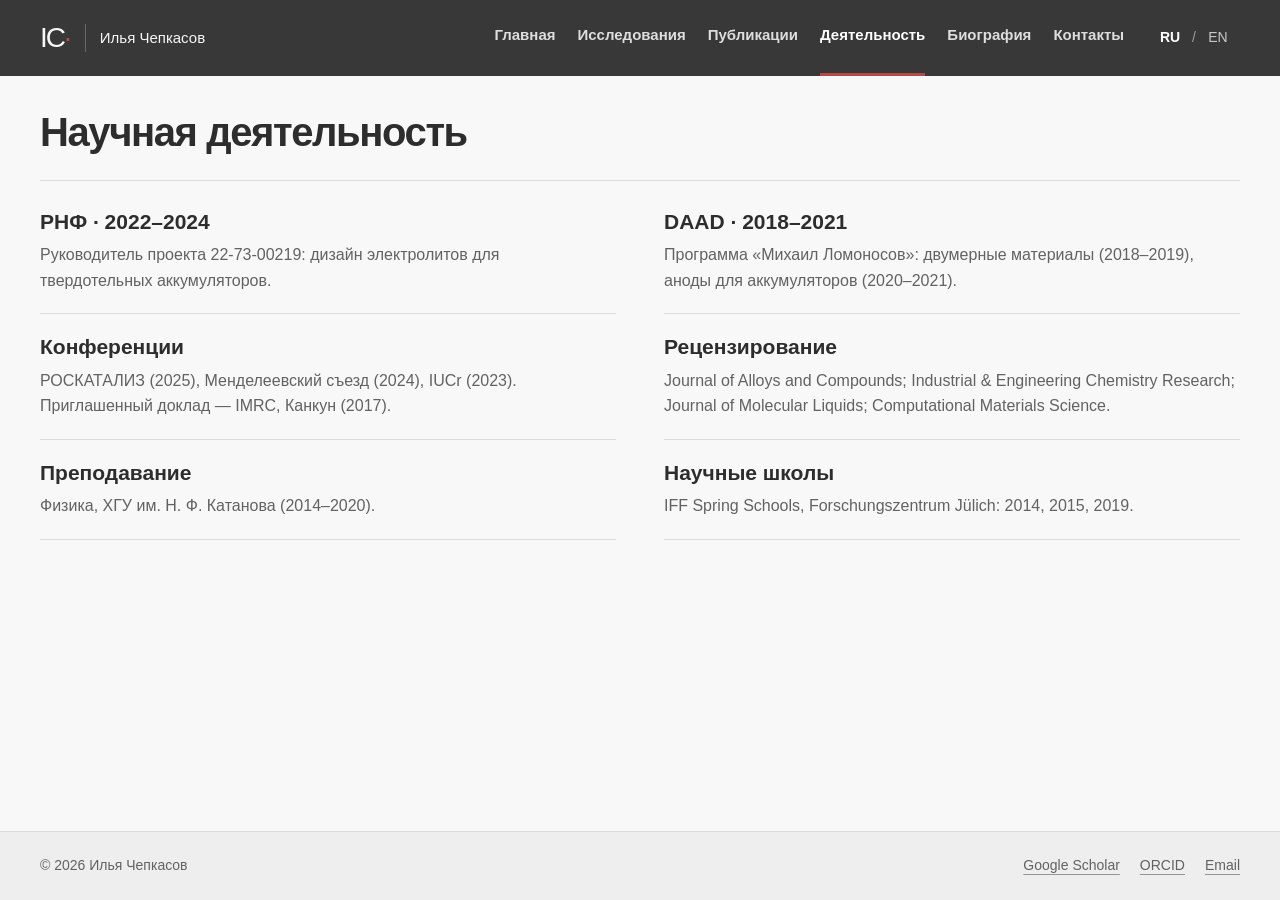
==== commit f63489bc: "Unify responsive layout and improve touch controls" ====
--- a/activities.html
+++ b/activities.html
@@ -1 +1 @@
-<!doctype html><html lang="ru"><head><meta charset="utf-8"><meta name="viewport" content="width=device-width, initial-scale=1"><meta name="robots" content="noindex,nofollow"><meta name="description" content="Илья Чепкасов — старший научный сотрудник Сколтеха. Вычислительное материаловедение, нанокатализ и материалы для энергетики."><title>Деятельность — Илья Чепкасов</title><link rel="icon" href="assets/images/mark.svg" type="image/svg+xml"><link rel="stylesheet" href="assets/css/styles.css?v=20261006-pdfs"><script src="assets/js/publications-data.js?v=20261006-pdfs" defer></script><script src="assets/js/main.js?v=20261006-pdfs" defer></script></head><body data-title-ru="Деятельность — Илья Чепкасов" data-title-en="Activities — Ilya Chepkasov" class="inner"><a class="skip" href="#main"><span class="" data-ru="К содержанию" data-en="Skip to content">К содержанию</span></a><header class="site-header"><div class="header-inner"><a class="brand" href="index.html"><span class="brand-mark" aria-hidden="true">IC<span>·</span></span><span class="brand-name"><span class="" data-ru="Илья Чепкасов" data-en="Ilya Chepkasov">Илья Чепкасов</span></span></a><button id="menu-toggle" class="menu-toggle" aria-controls="nav" aria-expanded="false"><span class="" data-ru="Меню" data-en="Menu">Меню</span></button><nav id="nav" aria-label="Навигация" data-aria-ru="Навигация" data-aria-en="Main navigation"><a href="index.html"><span class="" data-ru="Главная" data-en="Home">Главная</span></a><a href="research.html"><span class="" data-ru="Исследования" data-en="Research">Исследования</span></a><a href="publications.html"><span class="" data-ru="Публикации" data-en="Publications">Публикации</span></a><a href="activities.html" aria-current="page"><span class="" data-ru="Деятельность" data-en="Activities">Деятельность</span></a><a href="cv.html"><span class="" data-ru="Биография" data-en="Biography">Биография</span></a><a href="contact.html"><span class="" data-ru="Контакты" data-en="Contact">Контакты</span></a></nav><div class="language" role="group" aria-label="Язык / Language"><button data-lang="ru" aria-pressed="true">RU</button><span>/</span><button data-lang="en" aria-pressed="false">EN</button></div></div></header><main id="main"><section class="page-head container"><h1 class="" data-ru="Научная деятельность" data-en="Academic activities">Научная деятельность</h1></section><section class="container activity-grid"><article class="activity-block"><h2 class="" data-ru="РНФ · 2022–2024" data-en="RSF · 2022–2024">РНФ · 2022–2024</h2><p class="" data-ru="Руководитель проекта 22-73-00219: дизайн электролитов для твердотельных аккумуляторов." data-en="PI, project 22-73-00219: design of electrolytes for solid-state batteries.">Руководитель проекта 22-73-00219: дизайн электролитов для твердотельных аккумуляторов.</p></article><article class="activity-block"><h2 class="" data-ru="DAAD · 2018–2021" data-en="DAAD · 2018–2021">DAAD · 2018–2021</h2><p class="" data-ru="Программа «Михаил Ломоносов»: двумерные материалы (2018–2019), аноды для аккумуляторов (2020–2021)." data-en="Mikhail Lomonosov program: 2D materials (2018–2019), battery anodes (2020–2021).">Программа «Михаил Ломоносов»: двумерные материалы (2018–2019), аноды для аккумуляторов (2020–2021).</p></article><article class="activity-block"><h2 class="" data-ru="Конференции" data-en="Conferences">Конференции</h2><p class="" data-ru="РОСКАТАЛИЗ (2025), Менделеевский съезд (2024), IUCr (2023). Приглашенный доклад — IMRC, Канкун (2017)." data-en="ROSKATALIZ (2025), Mendeleev Congress (2024), IUCr (2023). Invited talk — IMRC, Cancun (2017).">РОСКАТАЛИЗ (2025), Менделеевский съезд (2024), IUCr (2023). Приглашенный доклад — IMRC, Канкун (2017).</p></article><article class="activity-block"><h2 class="" data-ru="Рецензирование" data-en="Peer review">Рецензирование</h2><p class="" data-ru="Journal of Alloys and Compounds; Industrial &amp; Engineering Chemistry Research; Journal of Molecular Liquids; Computational Materials Science." data-en="Journal of Alloys and Compounds; Industrial &amp; Engineering Chemistry Research; Journal of Molecular Liquids; Computational Materials Science.">Journal of Alloys and Compounds; Industrial &amp; Engineering Chemistry Research; Journal of Molecular Liquids; Computational Materials Science.</p></article><article class="activity-block"><h2 class="" data-ru="Преподавание" data-en="Teaching">Преподавание</h2><p class="" data-ru="Физика, ХГУ им. Н. Ф. Катанова (2014–2020)." data-en="Physics, Katanov Khakas State University (2014–2020).">Физика, ХГУ им. Н. Ф. Катанова (2014–2020).</p></article><article class="activity-block"><h2 class="" data-ru="Научные школы" data-en="Scientific schools">Научные школы</h2><p class="" data-ru="IFF Spring Schools, Forschungszentrum Jülich: 2014, 2015, 2019." data-en="IFF Spring Schools, Forschungszentrum Jülich: 2014, 2015, 2019.">IFF Spring Schools, Forschungszentrum Jülich: 2014, 2015, 2019.</p></article></section></main><footer><div class="container footer-inner"><span>© 2026 <span class="" data-ru="Илья Чепкасов" data-en="Ilya Chepkasov">Илья Чепкасов</span></span><div class="footer-links"><a class="text-link" href="https://scholar.google.com/citations?user=uld736gAAAAJ" target="_blank" rel="noopener noreferrer"><span class="" data-ru="Google Scholar" data-en="Google Scholar">Google Scholar</span> </a><a class="text-link" href="https://orcid.org/0000-0001-8376-2999" target="_blank" rel="noopener noreferrer"><span class="" data-ru="ORCID" data-en="ORCID">ORCID</span> </a><a href="mailto:I.Chepkasov@skoltech.ru">Email</a></div></div></footer></body></html>+<!doctype html><html lang="ru"><head><meta charset="utf-8"><meta name="viewport" content="width=device-width, initial-scale=1"><meta name="robots" content="noindex,nofollow"><meta name="description" content="Илья Чепкасов — старший научный сотрудник Сколтеха. Вычислительное материаловедение, нанокатализ и материалы для энергетики."><title>Деятельность — Илья Чепкасов</title><link rel="icon" href="assets/images/mark.svg" type="image/svg+xml"><link rel="stylesheet" href="assets/css/styles.css?v=20261006-responsive"><script src="assets/js/publications-data.js?v=20261006-responsive" defer></script><script src="assets/js/main.js?v=20261006-responsive" defer></script></head><body data-title-ru="Деятельность — Илья Чепкасов" data-title-en="Activities — Ilya Chepkasov" class="inner"><a class="skip" href="#main"><span class="" data-ru="К содержанию" data-en="Skip to content">К содержанию</span></a><header class="site-header"><div class="header-inner"><a class="brand" href="index.html"><span class="brand-mark" aria-hidden="true">IC<span>·</span></span><span class="brand-name"><span class="" data-ru="Илья Чепкасов" data-en="Ilya Chepkasov">Илья Чепкасов</span></span></a><button id="menu-toggle" class="menu-toggle" aria-controls="nav" aria-expanded="false"><span class="" data-ru="Меню" data-en="Menu">Меню</span></button><nav id="nav" aria-label="Навигация" data-aria-ru="Навигация" data-aria-en="Main navigation"><a href="index.html"><span class="" data-ru="Главная" data-en="Home">Главная</span></a><a href="research.html"><span class="" data-ru="Исследования" data-en="Research">Исследования</span></a><a href="publications.html"><span class="" data-ru="Публикации" data-en="Publications">Публикации</span></a><a href="activities.html" aria-current="page"><span class="" data-ru="Деятельность" data-en="Activities">Деятельность</span></a><a href="cv.html"><span class="" data-ru="Биография" data-en="Biography">Биография</span></a><a href="contact.html"><span class="" data-ru="Контакты" data-en="Contact">Контакты</span></a></nav><div class="language" role="group" aria-label="Язык / Language"><button data-lang="ru" aria-pressed="true">RU</button><span>/</span><button data-lang="en" aria-pressed="false">EN</button></div></div></header><main id="main"><section class="page-head container"><h1 class="" data-ru="Научная деятельность" data-en="Academic activities">Научная деятельность</h1></section><section class="container activity-grid"><article class="activity-block"><h2 class="" data-ru="РНФ · 2022–2024" data-en="RSF · 2022–2024">РНФ · 2022–2024</h2><p class="" data-ru="Руководитель проекта 22-73-00219: дизайн электролитов для твердотельных аккумуляторов." data-en="PI, project 22-73-00219: design of electrolytes for solid-state batteries.">Руководитель проекта 22-73-00219: дизайн электролитов для твердотельных аккумуляторов.</p></article><article class="activity-block"><h2 class="" data-ru="DAAD · 2018–2021" data-en="DAAD · 2018–2021">DAAD · 2018–2021</h2><p class="" data-ru="Программа «Михаил Ломоносов»: двумерные материалы (2018–2019), аноды для аккумуляторов (2020–2021)." data-en="Mikhail Lomonosov program: 2D materials (2018–2019), battery anodes (2020–2021).">Программа «Михаил Ломоносов»: двумерные материалы (2018–2019), аноды для аккумуляторов (2020–2021).</p></article><article class="activity-block"><h2 class="" data-ru="Конференции" data-en="Conferences">Конференции</h2><p class="" data-ru="РОСКАТАЛИЗ (2025), Менделеевский съезд (2024), IUCr (2023). Приглашенный доклад — IMRC, Канкун (2017)." data-en="ROSKATALIZ (2025), Mendeleev Congress (2024), IUCr (2023). Invited talk — IMRC, Cancun (2017).">РОСКАТАЛИЗ (2025), Менделеевский съезд (2024), IUCr (2023). Приглашенный доклад — IMRC, Канкун (2017).</p></article><article class="activity-block"><h2 class="" data-ru="Рецензирование" data-en="Peer review">Рецензирование</h2><p class="" data-ru="Journal of Alloys and Compounds; Industrial &amp; Engineering Chemistry Research; Journal of Molecular Liquids; Computational Materials Science." data-en="Journal of Alloys and Compounds; Industrial &amp; Engineering Chemistry Research; Journal of Molecular Liquids; Computational Materials Science.">Journal of Alloys and Compounds; Industrial &amp; Engineering Chemistry Research; Journal of Molecular Liquids; Computational Materials Science.</p></article><article class="activity-block"><h2 class="" data-ru="Преподавание" data-en="Teaching">Преподавание</h2><p class="" data-ru="Физика, ХГУ им. Н. Ф. Катанова (2014–2020)." data-en="Physics, Katanov Khakas State University (2014–2020).">Физика, ХГУ им. Н. Ф. Катанова (2014–2020).</p></article><article class="activity-block"><h2 class="" data-ru="Научные школы" data-en="Scientific schools">Научные школы</h2><p class="" data-ru="IFF Spring Schools, Forschungszentrum Jülich: 2014, 2015, 2019." data-en="IFF Spring Schools, Forschungszentrum Jülich: 2014, 2015, 2019.">IFF Spring Schools, Forschungszentrum Jülich: 2014, 2015, 2019.</p></article></section></main><footer><div class="container footer-inner"><span>© 2026 <span class="" data-ru="Илья Чепкасов" data-en="Ilya Chepkasov">Илья Чепкасов</span></span><div class="footer-links"><a class="text-link" href="https://scholar.google.com/citations?user=uld736gAAAAJ" target="_blank" rel="noopener noreferrer"><span class="" data-ru="Google Scholar" data-en="Google Scholar">Google Scholar</span> </a><a class="text-link" href="https://orcid.org/0000-0001-8376-2999" target="_blank" rel="noopener noreferrer"><span class="" data-ru="ORCID" data-en="ORCID">ORCID</span> </a><a href="mailto:I.Chepkasov@skoltech.ru">Email</a></div></div></footer></body></html>
--- a/assets/css/styles.css
+++ b/assets/css/styles.css
@@ -1,162 +1,222 @@
 @charset "UTF-8";
-.pub-actions .pdf-link{display:inline-flex;align-items:center;justify-content:center;min-height:36px;min-width:58px;padding:5px 12px;border:1px solid var(--ink);font-size:14px;font-weight:600;line-height:1.3;transition:background .15s,color .15s,border-color .15s}.pub-actions .pdf-link:hover,.pub-actions .pdf-link:focus-visible{background:var(--accent);border-color:var(--accent);color:#fff}
-@media(max-width:780px){.pub-actions{flex-wrap:wrap}}
-:root{--paper:#f8f8f8;--ink:#2d2d2d;--muted:#626262;--line:#dcdcdc;--accent:#5b1616;--accent-light:#b24a45;--dark:#282828;--font:"Segoe UI",Arial,sans-serif}
-*{box-sizing:border-box}body{margin:0;background:var(--paper);color:var(--ink);font-family:var(--font);line-height:1.5;min-height:100svh;display:flex;flex-direction:column}main{flex:1}a{color:inherit;text-decoration:none}button,input,select{font:inherit}button,a,input,select{touch-action:manipulation}button{cursor:pointer}img{max-width:100%;display:block}figure{margin:0}h1,h2,h3,p{margin-top:0}h1,h2,h3{font-weight:500;line-height:1.2}h1{letter-spacing:-.035em}h2{font-size:21px;letter-spacing:-.015em}p{color:var(--muted)}[hidden]{display:none!important}:focus-visible{outline:3px solid var(--accent);outline-offset:4px}.container{width:min(1180px,calc(100% - 72px));margin:auto}.skip{position:fixed;top:-100px;left:20px;z-index:99;padding:12px;background:var(--paper)}.skip:focus{top:12px}
-.site-header{background:#383838;color:#f7f7f7}.header-inner{width:min(1320px,calc(100% - 64px));margin:auto;min-height:72px;display:flex;align-items:center;gap:28px}.brand{display:flex;align-items:center;gap:14px;flex-shrink:0}.brand-mark{font-size:28px;font-weight:500;line-height:1;border-right:1px solid #686868;padding-right:15px;letter-spacing:-2px}.brand-mark>span{color:#e0e0e0}.brand-name{font-size:15px}.site-header nav{display:flex;gap:24px;margin-left:auto;align-items:center}.site-header nav a{font-size:15px;font-weight:700;padding:24px 0 21px;color:#dedede;border-bottom:3px solid transparent}.site-header nav a:hover,.site-header nav a[aria-current]{color:#fff;border-color:#e0e0e0}.language{display:flex;align-items:center;gap:5px;font-size:14px;flex-shrink:0}.language>span{color:#9c9c9c}.language button{background:none;border:0;color:#bdbdbd;padding:8px 4px}.language button[aria-pressed=true]{color:#fff}.menu-toggle{display:none}
-.hero{display:grid;grid-template-columns:1.35fr 1fr;gap:70px;align-items:center;padding:52px 0}.eyebrow{font-size:15px;margin:0 0 21px;color:var(--accent)}.hero h1{font-size:clamp(54px,5.7vw,78px);line-height:1.06;margin:0 0 24px;font-weight:500}.hero-role p{font-size:18px;margin:5px 0}.research-chips{display:flex;flex-wrap:wrap;gap:8px;max-width:520px;margin:25px 0 17px}.research-chips a{font-size:14px;border:1px solid #c9c9c9;padding:6px 10px}.research-chips a:hover{border-color:var(--accent);color:var(--accent)}.hero-methods{font-size:14px;color:var(--muted);margin:0}.hero-actions{display:flex;align-items:center;gap:25px;margin:25px 0 0}.button{display:inline-flex;justify-content:center;align-items:center;gap:20px;background:var(--ink);color:#fff;padding:11px 20px;font-size:15px;border:1px solid var(--ink)}.button:hover{background:var(--accent);border-color:var(--accent)}.text-link{display:inline-flex;gap:12px;align-items:center;font-size:15px;padding:3px 0}.text-link:hover{color:var(--accent)}.portrait{width:100%;max-width:410px;justify-self:end}.portrait img{width:100%;aspect-ratio:1;object-fit:cover}
-footer{border-top:1px solid var(--line);padding:18px 0;background:#eeeeee}.footer-inner{display:flex;align-items:center;justify-content:space-between;gap:25px;font-size:14px;color:var(--muted)}.footer-links{display:flex;gap:22px;align-items:center}.footer-links a{font-size:14px}.page-head{display:flex;align-items:center;justify-content:space-between;gap:25px;padding:31px 0 24px;border-bottom:1px solid var(--line)}.page-head h1{font-size:42px;margin:0}.page-head .text-link{flex-shrink:0}
-.research-layout{display:grid;grid-template-columns:1.8fr 1fr;gap:50px;padding:12px 0 32px}.field{border-bottom:1px solid var(--line);padding:16px 0;display:flex;gap:18px;justify-content:space-between;align-items:center}.field h2{font-size:20px;margin:0 0 5px}.field p{font-size:15px;line-height:1.5;margin:0;max-width:590px}.field .text-link{font-size:13px;flex-shrink:0}
-.publications-content{padding:17px 0 20px}.publication-tools{display:grid;grid-template-columns:1fr 145px 185px;gap:16px}.publication-tools label{display:flex;flex-direction:column;gap:5px;font-size:13px;color:var(--muted)}input,select{border:1px solid #c9c9c9;border-radius:0;background:transparent;color:var(--ink);padding:8px 12px;min-width:0;width:100%;font-size:15px;height:39px}input::placeholder{color:#969696}.publication-bar{display:flex;align-items:center;gap:18px;margin:15px 0 0;border-bottom:2px solid var(--ink);padding-bottom:13px}.type-tabs{display:flex;gap:6px;flex-wrap:wrap}.type-tabs button{background:transparent;border:1px solid var(--line);padding:6px 13px;color:var(--muted);font-size:13px}.type-tabs button[aria-pressed=true]{background:var(--ink);border-color:var(--ink);color:#fff}.type-tabs button:hover,.type-tabs button:focus-visible{background:var(--accent);border-color:var(--accent);color:#fff}#result-count{margin-left:auto;white-space:nowrap;font-size:13px;color:var(--muted)}.reset{border:0;background:none;padding:0;color:var(--accent);font-size:13px}.publication{display:grid;grid-template-columns:48px 1fr 92px;gap:18px;padding:13px 0;border-bottom:1px solid var(--line)}.publication-year{font-size:19px;font-weight:500;line-height:1.3}.publication h2{font-size:18px;letter-spacing:-.01em;line-height:1.35;margin:0 0 5px}.publication h2 a:hover{color:var(--accent)}.pub-meta{font-size:13px;color:var(--muted);margin-bottom:4px}.type-label{font-size:12px;color:var(--accent);display:inline}.type-label:after{content:" · ";color:var(--muted)}.publication details{font-size:13px;color:var(--muted)}.publication summary{cursor:pointer;width:fit-content}.publication details p{font-size:14px;margin:8px 0 0}.pub-actions{display:flex;flex-direction:column;align-items:end;gap:7px;font-size:13px}.pub-actions .text-link{font-size:14px}.copy-doi{border:0;background:none;color:var(--muted);padding:0;font-size:12px;text-align:right;overflow-wrap:anywhere}.copy-doi:hover{color:var(--accent)}.empty{padding:32px 20px;text-align:center;border-bottom:1px solid var(--line);color:var(--muted)}.catalog-note{font-size:12px;line-height:1.5;color:var(--muted);margin:8px 0 0}
-.biography{padding:10px 0 30px}.timeline-row{display:grid;grid-template-columns:170px 1fr;gap:28px;padding:15px 0;border-bottom:1px solid var(--line)}.timeline-date{font-size:15px;color:var(--accent);padding-top:2px}.timeline-row h2{font-size:19px;margin-bottom:5px}.timeline-row p{font-size:15px;margin-bottom:0}.activity-grid{display:grid;grid-template-columns:1fr 1fr;gap:0 50px;padding:12px 0 30px}.activity-block{padding:20px 0;border-bottom:1px solid var(--line)}.activity-block h2{font-size:20px;margin-bottom:8px}.activity-block p{font-size:15px;line-height:1.6;margin:0}.contact-grid{display:grid;grid-template-columns:1.6fr 1fr;gap:80px;padding:42px 0}.email{font-size:clamp(22px,2.4vw,32px);font-weight:500;letter-spacing:-.025em;display:block;margin-bottom:29px;overflow-wrap:anywhere}.email:hover{color:var(--accent)}.contact-main h2{font-size:21px;max-width:440px;margin-bottom:10px}.contact-main p{font-size:15px}.contact-profiles{border-left:1px solid var(--line);padding-left:40px}.contact-profiles .text-link{display:flex;justify-content:space-between;font-size:17px;padding:10px 0}
-@media(max-width:1100px){.header-inner{width:calc(100% - 40px);gap:20px}.brand-name{display:none}.site-header nav{gap:20px}.container{width:calc(100% - 56px)}.hero{gap:35px}.research-layout{gap:30px}.contact-grid{gap:40px}}
-@media(max-width:780px){.container{width:calc(100% - 40px)}.header-inner{min-height:64px;width:calc(100% - 40px);flex-wrap:wrap;gap:14px}.brand-mark{font-size:26px}.brand-name{display:block;font-size:14px}.menu-toggle{display:block;margin-left:auto;color:#ededed;background:none;border:1px solid #969696;padding:6px 9px;font-size:13px}.language{font-size:13px}.site-header nav{display:none;order:5;flex-basis:100%;margin:0;gap:0;grid-template-columns:1fr 1fr;padding-bottom:10px}.site-header nav.open{display:grid}.site-header nav a{padding:9px 0;border:0;font-size:15px}.site-header nav a[aria-current]{color:#e0e0e0}.hero{grid-template-columns:1fr;padding:26px 0 30px;gap:23px}.hero h1{font-size:51px;margin-bottom:17px}.eyebrow{font-size:13px;margin-bottom:13px}.hero-role p{font-size:15px;margin:4px 0}.research-chips{margin:18px 0 12px;gap:6px}.research-chips a{font-size:13px;padding:5px 8px}.hero-methods{font-size:13px}.hero-actions{margin-top:18px;gap:20px}.portrait{max-width:240px;justify-self:start}.footer-inner{flex-wrap:wrap;gap:10px}.footer-links{gap:18px}.page-head{padding:24px 0 18px;gap:15px}.page-head h1{font-size:34px}.page-head .text-link{font-size:13px}.research-layout{grid-template-columns:1fr;gap:20px;padding-bottom:28px}.field{padding:12px 0;gap:10px}.field h2{font-size:19px}.field p{font-size:14px}.publication-tools{grid-template-columns:1fr 1fr;gap:10px}.search-label{grid-column:1/-1}.publication-bar{flex-wrap:wrap;gap:10px;margin-top:12px}.type-tabs{width:100%;gap:5px}.type-tabs button{font-size:12px;padding:5px 10px}#result-count{margin-left:0;margin-right:auto}.publication{grid-template-columns:38px 1fr;gap:10px;padding:12px 0}.publication-year{font-size:17px}.publication h2{font-size:16px}.pub-actions{grid-column:2;flex-direction:row;align-items:center;gap:20px}.pub-meta{font-size:12px}.catalog-note{font-size:11px}.timeline-row{grid-template-columns:100px 1fr;gap:14px;padding:13px 0}.timeline-row h2{font-size:17px}.timeline-row p{font-size:14px}.timeline-date{font-size:13px}.activity-grid{grid-template-columns:1fr;gap:0;padding-bottom:25px}.activity-block{padding:15px 0}.activity-block h2{font-size:19px;margin-bottom:5px}.activity-block p{font-size:14px}.contact-grid{grid-template-columns:1fr;gap:22px;padding:25px 0}.email{font-size:26px;margin-bottom:20px}.contact-profiles{border-left:0;border-top:1px solid var(--line);padding:16px 0 0}.contact-main h2{font-size:19px}.contact-profiles .text-link{font-size:16px;padding:8px 0}}
-@media(max-width:430px){.brand-name{display:none}.page-head h1{font-size:31px}.contact-main .email{font-size:23px}.timeline-row{grid-template-columns:1fr;gap:5px}.hero h1{font-size:48px}}
-@media(max-height:760px) and (min-width:781px){.hero{padding:28px 0}.portrait{max-width:350px}.hero h1{font-size:62px}.page-head{padding:21px 0 18px}.page-head h1{font-size:36px}.field{padding:13px 0}}
-.portrait img{height:auto}
-@media print{.site-header,.publication-tools,.publication-bar,.pub-actions,footer{display:none}.container{width:100%}body{background:white}.publication{break-inside:avoid}}
-
-/* Compact editorial composition and publication-linked research panels. */
-.hero{grid-template-columns:1.1fr 1fr;gap:38px;padding:46px 0 40px;max-width:1100px}
-.hero h1{font-size:clamp(62px,6vw,84px);letter-spacing:-.045em;line-height:1.02;margin-bottom:25px}
-.portrait{max-width:470px;align-self:center}.portrait img{height:auto;aspect-ratio:1;object-fit:cover}
-.research-chips{display:grid;grid-template-columns:1fr 1fr;align-items:start;gap:10px 26px;margin:27px 0 18px;max-width:490px}
-.research-chips a{display:flex;align-items:flex-start;gap:12px;font-size:15px;padding:0;border:0;width:fit-content}
-.research-chips a>span[aria-hidden]{font-size:14px;color:var(--accent);transition:transform .18s ease}
-.research-chips a:hover>span[aria-hidden]{transform:translate(2px,-2px)}
-.research-layout{grid-template-columns:255px minmax(0,1fr);gap:45px;padding:28px 0 36px}
-.research-navigation{display:flex;flex-direction:column;justify-content:space-between;gap:24px}
-.research-tabs{display:flex;flex-direction:column}
-.research-tabs button{display:flex;align-items:center;justify-content:space-between;gap:14px;text-align:left;border:0;border-bottom:1px solid var(--line);background:none;color:var(--muted);padding:18px 0;font-size:17px;line-height:1.35}
-.research-tabs button:first-child{border-top:1px solid var(--line)}
-.tab-arrow{opacity:0;color:var(--accent);font-size:20px;transition:opacity .15s}
-.research-tabs button[aria-selected=true]{color:var(--ink);font-weight:600}.research-tabs button[aria-selected=true] .tab-arrow,.research-tabs button:hover .tab-arrow{opacity:1}
-.research-tabs button:hover{color:var(--accent)}
-.research-tools{padding:22px 0 0}.research-tools h2{font-size:14px;color:var(--accent);margin:0 0 8px}.research-tools p{font-size:13px;line-height:1.8;margin:0}
-.research-panel{position:relative;isolation:isolate;min-height:440px;display:grid;grid-template-columns:minmax(0,1fr) minmax(0,1.2fr);grid-template-rows:1fr auto;gap:16px 20px;overflow:hidden;padding:26px 0 10px}
-.study-copy{position:relative;z-index:1;display:flex;flex-direction:column;align-items:flex-start;padding:4px 0 22px;max-width:290px}
-.study-area{font-size:13px;color:var(--accent);margin-bottom:25px}
-.study-copy h2{font-size:40px;line-height:1.12;letter-spacing:-.04em;margin-bottom:18px;font-weight:500}
-.study-description{font-size:16px;line-height:1.65;margin:0 0 30px;max-width:260px}
-.study-reference{margin-top:auto;display:flex;flex-direction:column;gap:9px;align-items:flex-start}
-.visual-journal{font-size:13px;color:var(--muted);line-height:1.5;max-width:240px}
-.study-reference .text-link{font-size:14px;color:var(--accent)}
-.study-visual{position:relative;display:flex;align-items:center;justify-content:center;min-width:0;min-height:300px}
-.study-image{width:100%;max-height:345px;height:auto;object-fit:contain;mix-blend-mode:multiply}
-.study-caption{grid-column:1/-1;display:flex;align-items:center;justify-content:space-between;gap:20px;font-size:12px;color:var(--muted);border-top:1px solid var(--line);padding-top:12px}
-.study-caption .text-link{font-size:12px;flex-shrink:0}
-.catalysis-panel .study-copy h2{font-size:88px;margin-top:14px;margin-bottom:22px}
-.catalysis-panel .study-visual{position:static}
-.research-art{position:absolute;z-index:-1;top:-12px;bottom:25px;right:-16px;width:330px;background:url('../images/pt-carbon.jpg') no-repeat left center;background-size:auto 110%;opacity:.63;mix-blend-mode:multiply;mask-image:linear-gradient(90deg,transparent,#000 14%,#000 74%,transparent),linear-gradient(180deg,transparent,#000 10%,#000 83%,transparent);mask-composite:intersect}
-@media(min-width:781px) and (max-width:1100px){.hero{gap:35px}.hero h1{font-size:67px}.research-layout{grid-template-columns:210px minmax(0,1fr);gap:26px}.research-tabs button{font-size:15px}.study-copy h2{font-size:34px}.study-description{font-size:15px}.research-art{width:230px}}
-@media(min-width:781px) and (max-height:800px){.hero{padding:32px 0}.hero h1{font-size:74px}.portrait{max-width:440px}.research-panel{min-height:400px;padding-top:18px}.study-image{max-height:310px}.research-layout{padding-top:22px;padding-bottom:28px}.research-tabs button{padding:16px 0}}
-@media(max-width:780px){.hero{grid-template-columns:1fr 1fr;gap:24px;padding:32px 0}.hero h1{font-size:54px}.portrait{max-width:330px}.hero-role p{font-size:14px}.research-chips{grid-template-columns:1fr;gap:8px;margin:20px 0 15px}.research-chips a{font-size:14px}.hero-actions{flex-wrap:wrap;gap:14px}.research-layout{grid-template-columns:1fr;gap:12px;padding:18px 0 26px}.research-navigation{gap:0}.research-tabs{flex-direction:row;flex-wrap:wrap;gap:8px 20px}.research-tabs button{padding:8px 0;font-size:14px;border-bottom:1px solid transparent;justify-content:flex-start;gap:6px}.research-tabs button:first-child{border-top:0}.research-tabs button[aria-selected=true]{border-color:var(--accent)}.tab-arrow{font-size:14px}.research-tools{display:none}.research-panel{min-height:395px;gap:15px;grid-template-columns:minmax(0,1fr) minmax(0,1fr);padding:20px 0 8px}.study-copy{max-width:none;padding-bottom:5px}.study-area{font-size:12px;margin-bottom:18px}.study-copy h2{font-size:32px}.study-description{font-size:14px;line-height:1.6;margin-bottom:20px}.study-visual{min-height:220px}.study-image{max-height:290px}.visual-journal{font-size:12px}.study-reference{gap:6px}.study-reference .text-link{font-size:13px}.study-caption{font-size:11px;gap:12px;align-items:flex-start}.study-caption .text-link{font-size:11px}.catalysis-panel .study-copy h2{font-size:68px}.research-art{width:205px;top:5px;bottom:35px;right:-25px;background-size:auto 110%}}
-@media(max-width:540px){.hero{grid-template-columns:1fr;padding-top:27px;gap:27px}.hero h1{font-size:60px;margin-bottom:19px}.hero-role p{font-size:15px}.research-chips{grid-template-columns:1fr 1fr;gap:10px 16px;max-width:350px;margin-top:22px}.research-chips a{font-size:13px;gap:7px}.hero-actions{margin-top:20px}.portrait{width:100%;max-width:350px;justify-self:start}.research-panel{grid-template-columns:1fr;min-height:0}.study-copy{max-width:100%;padding-bottom:0}.study-area{display:none}.study-copy h2{font-size:34px;margin-bottom:10px}.study-description{max-width:100%;margin-bottom:14px}.study-reference{flex-direction:row;justify-content:space-between;align-items:center;width:100%;gap:20px}.visual-journal{max-width:210px}.study-visual{min-height:0;height:215px;margin:8px 0}.study-image{height:100%;max-height:215px;width:100%;max-width:330px}.catalysis-panel{grid-template-columns:1fr 1fr;min-height:300px;padding-top:27px}.catalysis-panel .study-area{display:block}.catalysis-panel .study-copy{grid-column:1}.catalysis-panel .study-reference{flex-direction:column;align-items:flex-start;gap:8px;margin-top:12px}.catalysis-panel .study-copy h2{font-size:64px;margin-top:0}.catalysis-panel .study-visual{height:auto;margin:0}.catalysis-panel .study-description{max-width:180px}.research-art{width:185px;right:-22px;top:0;bottom:42px;background-size:auto 115%}.study-caption{grid-column:1/-1}.research-tools{display:block;padding-top:16px}.research-tools h2{display:none}.research-tools p{display:inline;font-size:12px}.research-tools p+p{display:none}}
-@media(prefers-reduced-motion:reduce){.research-chips a>span[aria-hidden],.tab-arrow{transition:none}}
-
-.research-panel{background:var(--paper)}
-.research-art{width:300px;background-size:auto 175%}
-#figure-viewer{width:fit-content;max-width:94vw;max-height:92svh;background:var(--paper);color:var(--ink);border:1px solid var(--line);padding:20px 24px;box-shadow:0 24px 80px #0003}
+
+:root {
+  --paper:#f8f8f8; --ink:#2d2d2d; --muted:#626262; --line:#dcdcdc;
+  --accent:#5b1616; --accent-light:#b24a45; --dark:#282828; --surface:#fff;
+  --font:"Segoe UI",Arial,sans-serif; --content:1200px; --gutter:36px; --radius:4px;
+}
+*{box-sizing:border-box}
+body{margin:0;background:var(--paper);color:var(--ink);font-family:var(--font);font-size:17px;line-height:1.55;min-height:100svh;display:flex;flex-direction:column}
+main{flex:1;min-width:0}
+a{color:inherit;text-decoration:none;touch-action:manipulation}
+button,input,select{font:inherit;touch-action:manipulation}
+button{cursor:pointer}
+button:disabled{cursor:default}
+img{max-width:100%;display:block}
+figure{margin:0}
+h1,h2,h3,p{margin-top:0}
+h1,h2,h3{font-weight:600;line-height:1.2}
+h1{letter-spacing:-.035em}
+p{color:var(--muted)}
+[hidden]{display:none!important}
+:focus-visible{outline:3px solid var(--accent);outline-offset:4px}
+.container,.header-inner{width:min(var(--content),calc(100% - var(--gutter)*2));margin-inline:auto}
+.skip{position:fixed;top:-100px;left:20px;z-index:99;padding:12px 18px;background:var(--paper)}
+.skip:focus{top:12px}
+.text-link{display:inline-flex;align-items:center;min-height:44px;padding:8px 0;font-size:15px;line-height:1.4;text-decoration:underline;text-underline-offset:4px;text-decoration-thickness:1px;text-decoration-color:#969696}
+.text-link:hover{color:var(--accent);text-decoration-color:var(--accent)}
+.button{display:inline-flex;justify-content:center;align-items:center;min-height:52px;padding:12px 20px;border:1px solid var(--ink);border-radius:var(--radius);background:var(--paper);color:var(--ink);font-size:16px;font-weight:600;line-height:1.4}
+.button:hover,.button:focus-visible{background:var(--accent);border-color:var(--accent);color:#fff}
+
+/* One shared alignment line for navigation and every page. */
+.site-header{background:#383838;color:#f7f7f7}
+.header-inner{min-height:76px;display:flex;align-items:center;gap:24px}
+.brand{display:flex;align-items:center;gap:14px;flex-shrink:0;min-height:44px}
+.brand-mark{font-size:28px;font-weight:500;line-height:1;border-right:1px solid #686868;padding-right:15px;letter-spacing:-2px}
+.brand-mark>span{color:var(--accent-light)}
+.brand-name{font-size:15px}
+.site-header nav{display:flex;gap:22px;margin-left:auto;align-items:center}
+.site-header nav a{display:flex;align-items:center;min-height:76px;padding:0 0 3px;font-size:15px;font-weight:700;color:#dedede;border-bottom:3px solid transparent}
+.site-header nav a:hover,.site-header nav a[aria-current]{color:#fff;border-color:var(--accent-light)}
+.language{display:flex;align-items:center;gap:0;font-size:14px;flex-shrink:0}
+.language>span{color:#9c9c9c}
+.language button{min-width:44px;min-height:44px;background:none;border:0;color:#c8c8c8;padding:8px;border-radius:var(--radius);font-size:14px}
+.language button[aria-pressed=true]{color:#fff;font-weight:700}
+.language button:hover,.language button:focus-visible{background:#ffffff12}
+.site-header :focus-visible{outline-color:#f5f5f5}
+.menu-toggle{display:none}
+.page-head{display:flex;align-items:center;justify-content:space-between;gap:24px;padding:32px 0 24px;border-bottom:1px solid var(--line)}
+.page-head h1{font-size:40px;margin:0}
+.page-head .text-link{flex-shrink:0}
+
+/* Portrait, profile, research links and actions form a balanced grid. */
+.home .hero{--portrait-size:clamp(340px,31vw,420px);display:grid;grid-template-columns:var(--portrait-size) minmax(0,1fr);gap:64px;align-items:start;padding:48px 0}
+.portrait{grid-column:1;grid-row:1;align-self:start}
+.portrait img{width:100%;height:auto;aspect-ratio:1;object-fit:cover;border-radius:var(--radius)}
+.hero-copy{grid-column:2;grid-row:1;display:flex;flex-direction:column;justify-content:space-between;gap:24px;min-height:var(--portrait-size);min-width:0}
+.hero h1{font-size:clamp(44px,4vw,58px);font-weight:500;line-height:1.08;letter-spacing:-.04em;margin:0 0 16px}
+.hero-role p{font-size:17px;line-height:1.5;margin:0}
+.hero-role p+p{margin-top:6px}
+.hero-methods{font-size:14px;line-height:1.5;letter-spacing:.025em;color:var(--muted);margin:12px 0 0}
+.research-chips{display:grid;grid-template-columns:repeat(2,minmax(0,1fr));gap:12px;margin:0}
+.research-chips a{display:flex;align-items:center;min-width:0;min-height:68px;padding:14px 18px;border:1px solid var(--line);border-radius:var(--radius);background:var(--surface);font-size:17px;font-weight:600;line-height:1.4}
+.research-chips a:hover,.research-chips a:focus-visible{border-color:var(--accent);background:var(--accent);color:#fff}
+.hero-actions{display:grid;grid-template-columns:repeat(2,minmax(0,1fr));gap:12px;margin:0}
+.hero-actions .button{width:100%;text-align:center}
+.home-news{border-top:1px solid var(--line);padding:28px 0 32px}
+.news-heading{display:flex;align-items:center;justify-content:space-between;gap:20px;margin-bottom:22px}
+.news-heading h2{font-size:25px;margin:0;letter-spacing:-.025em}
+.news-controls{display:flex;gap:8px}
+.news-controls button{min-height:44px;min-width:72px;padding:10px 16px;border:1px solid var(--line);border-radius:var(--radius);color:var(--ink);background:transparent;font-size:14px;line-height:1.4}
+.news-controls button:hover:not(:disabled),.news-controls button:focus-visible:not(:disabled){background:var(--accent);border-color:var(--accent);color:#fff}
+.news-controls button:disabled{opacity:.45}
+.news-list{display:grid;grid-auto-flow:column;grid-auto-columns:calc((100% - 48px)/3);gap:24px;overflow-x:auto;scroll-snap-type:x mandatory;scrollbar-width:thin;scrollbar-color:#969696 transparent;padding:0 0 14px;overscroll-behavior-x:contain}
+.news-card{min-width:0;display:flex;flex-direction:column;scroll-snap-align:start;padding-right:24px;border-right:1px solid var(--line)}
+.news-meta{display:flex;gap:12px;font-size:13px;line-height:1.5;color:var(--muted);margin-bottom:12px}
+.news-meta time{white-space:nowrap}
+.news-card h3{font-size:19px;font-weight:600;line-height:1.35;margin:0 0 10px;letter-spacing:-.015em}
+.news-card h3 a:hover{color:var(--accent)}
+.news-card p{font-size:16px;line-height:1.55;margin:0 0 8px}
+.news-card .text-link{margin-top:auto;align-self:flex-start;color:var(--accent)}
+
+/* Research panels have a common frame without cropping source diagrams. */
+.research-layout{display:grid;grid-template-columns:320px minmax(0,1fr);gap:40px;padding:24px 0 32px}
+.research-navigation,.research-stage{min-width:0}
+.research-tabs{display:grid;grid-template-columns:1fr;gap:10px}
+.research-tabs button{display:flex;align-items:center;min-height:80px;width:100%;padding:16px 20px;text-align:left;border:1px solid var(--line);border-left:3px solid transparent;border-radius:var(--radius);background:var(--surface);color:var(--ink);font-size:20px;font-weight:700;line-height:1.35}
+.research-tabs button>span{min-width:0}
+.research-tabs button[aria-selected=true]{background:var(--dark);border-color:var(--dark);border-left-color:var(--accent-light);color:#fff}
+.research-tabs button:hover,.research-tabs button:focus-visible{background:var(--accent);border-color:var(--accent);color:#fff}
+.research-panel{display:flex;flex-direction:column;min-height:440px;gap:18px}
+.study-description{font-size:18px;line-height:1.55;min-height:56px;margin:0}
+.study-visual{height:310px;min-height:0;display:flex;align-items:center;justify-content:center}
+.research-image-link{display:flex;align-items:center;justify-content:center;max-width:640px;width:100%;height:100%;cursor:zoom-in}
+.study-image{width:100%;height:100%;max-width:640px;max-height:310px;object-fit:contain;mix-blend-mode:normal}
+.study-caption{display:flex;justify-content:flex-end;margin:0;font-size:14px}
+.study-caption .text-link{font-size:14px;color:var(--muted)}
+.battery-model-detail{position:relative;display:block;overflow:hidden;width:min(100%,507px);aspect-ratio:1175/730;background:#fff}
+.battery-model-detail .study-image{position:absolute;left:-20.426%;top:0;width:135.49%;height:auto;max-width:none;max-height:none;object-fit:initial}
+#figure-viewer{width:fit-content;max-width:94vw;max-height:92svh;background:var(--paper);color:var(--ink);border:1px solid var(--line);border-radius:var(--radius);padding:20px 24px;box-shadow:0 24px 80px #0003}
 #figure-viewer::backdrop{background:#242424e6;backdrop-filter:blur(5px)}
-.viewer-header{display:flex;justify-content:space-between;align-items:center;gap:28px;margin-bottom:16px;max-width:1100px}
-.viewer-header p{font-size:14px;line-height:1.5;margin:0}.viewer-header button{display:flex;align-items:center;gap:12px;border:0;background:none;color:var(--ink);padding:6px 0;font-size:14px;flex-shrink:0}.viewer-header button>span[aria-hidden]{font-size:27px;line-height:1}
+.viewer-header{display:flex;justify-content:space-between;align-items:center;gap:24px;margin-bottom:16px;max-width:1100px}
+.viewer-header p{font-size:14px;line-height:1.5;margin:0}
+.viewer-header button{display:flex;align-items:center;justify-content:center;gap:10px;min-height:44px;min-width:88px;border:1px solid var(--line);border-radius:var(--radius);background:var(--surface);color:var(--ink);padding:8px 12px;font-size:14px;flex-shrink:0}
+.viewer-header button:hover{background:var(--accent);border-color:var(--accent);color:#fff}
 #figure-original{width:auto;height:auto;max-width:min(1100px,86vw);max-height:74svh;object-fit:contain;margin:auto}
 body:has(#figure-viewer[open]){overflow:hidden}
-@media(max-width:780px){.home main{display:block}.research-art{width:205px;background-size:auto 170%}}
-@media(max-width:540px){.portrait{max-width:290px}.research-art{width:185px;background-size:auto 170%}#figure-viewer{padding:14px;max-width:96vw}.viewer-header{gap:14px}.viewer-header p{font-size:12px}.viewer-header button{font-size:13px}#figure-original{max-width:86vw;max-height:70svh}}
-.research-panel.catalysis-panel{display:flex;align-items:center;justify-content:center;min-height:440px;padding:0;overflow:visible}
-.catalysis-image{display:block;width:min(100%,640px);cursor:zoom-in}
-.catalysis-image img{width:100%;height:auto;object-fit:contain}
-@media(min-width:781px) and (max-height:800px){.research-panel.catalysis-panel{min-height:400px}}
-@media(max-width:780px){.research-panel.catalysis-panel{min-height:285px}}
-@media(max-width:540px){.research-panel.catalysis-panel{min-height:215px}}
-
-/* Large topic panels and readable research content. */
-body{font-size:18px}
-.research-layout{grid-template-columns:330px minmax(0,1fr);gap:40px;padding:24px 0 28px}
-.research-navigation{display:block}.research-tabs{display:grid;grid-template-columns:1fr;gap:10px}
-.research-tabs button,.research-tabs button:first-child{min-height:80px;width:100%;padding:18px 20px;text-align:left;border:1px solid var(--line);border-left:3px solid transparent;background:#eeeeee;color:var(--ink);font-size:21px;font-weight:700;line-height:1.3;gap:18px}
-.research-tabs button:hover{background:#e8e8e8;border-color:#c6c6c6}
-.research-tabs button[aria-selected=true]{background:var(--dark);border-color:var(--dark);border-left-color:#e0e0e0;color:#fff;font-weight:700}
-.tab-arrow{opacity:1;color:var(--accent);font-size:21px}.research-tabs button[aria-selected=true] .tab-arrow{color:#e0e0e0}
-.research-panel{display:flex;flex-direction:column;min-height:440px;padding:0;gap:18px;overflow:visible}
-.study-description{font-size:18px;line-height:1.55;max-width:none;margin:0;min-height:56px}
-.study-visual{height:315px;min-height:0;flex:1;display:flex;align-items:center;justify-content:center}
-.research-image-link{display:flex;align-items:center;justify-content:center;max-width:640px;width:100%;height:100%;cursor:zoom-in}
-.study-image{width:100%;height:100%;max-width:640px;max-height:315px;object-fit:contain;mix-blend-mode:normal}
-.study-caption{display:flex;justify-content:flex-end;border:0;padding:0;margin:0;font-size:14px;min-height:25px}
-.study-caption .text-link{font-size:14px;color:var(--muted)}
-.research-chips a{font-size:15px}.hero-methods{font-size:14px}.eyebrow{font-size:15px}
-@media(min-width:781px) and (max-height:800px){.research-layout{padding:20px 0 22px}.research-tabs button,.research-tabs button:first-child{min-height:76px;padding:16px 20px}.research-panel{min-height:420px}.study-visual{height:295px}.study-image{max-height:295px}}
-@media(min-width:781px) and (max-width:1100px){.research-layout{grid-template-columns:290px minmax(0,1fr);gap:28px}.research-tabs button,.research-tabs button:first-child{font-size:19px;padding:16px}.study-description{font-size:17px}}
-@media(max-width:780px){.research-layout{grid-template-columns:1fr;gap:24px;padding:22px 0 28px}.research-tabs{grid-template-columns:1fr 1fr;gap:10px}.research-tabs button,.research-tabs button:first-child{min-height:84px;padding:15px;font-size:18px;gap:12px}.research-tabs button:last-child{grid-column:1/-1}.research-panel{min-height:0;gap:18px}.study-description{font-size:17px;min-height:0}.study-visual{height:290px;flex:none;margin:0}.study-image{max-height:290px}.study-caption .text-link{font-size:13px}.research-chips{grid-template-columns:1fr}.research-chips a{font-size:14px}.hero-methods{font-size:13px}.eyebrow{font-size:13px}.viewer-header p{font-size:14px}.viewer-header button{font-size:14px}}
-@media(max-width:540px){.research-tabs button,.research-tabs button:first-child{font-size:17px;min-height:90px;padding:14px 12px}.research-tabs button:last-child{min-height:72px}.study-description{font-size:16px}.study-visual{height:240px}.study-image{max-height:240px}.research-chips{grid-template-columns:1fr 1fr}.research-chips a{font-size:13px}.research-chips a>span:first-child{min-width:0}.hero-role p{font-size:15px}.hero h1{font-size:60px}.viewer-header p{font-size:12px}.viewer-header button{font-size:13px}}
-.research-tabs button>span:first-child{min-width:0}.tab-arrow{flex-shrink:0}
-@media(max-width:360px){.research-tabs{grid-template-columns:1fr}.research-tabs button,.research-tabs button:first-child,.research-tabs button:last-child{min-height:62px;padding:12px 16px}.research-chips{grid-template-columns:1fr}}
-@media(min-width:781px) and (max-height:800px){.biography{padding-bottom:24px}}
-@media(min-width:361px) and (max-width:780px){.research-tabs{grid-template-columns:repeat(2,minmax(0,1fr))}}
-
-/* Plain links and a compact phone profile. */
-.text-link{text-decoration:underline;text-underline-offset:4px;text-decoration-thickness:1px;text-decoration-color:#969696}
-.footer-links a{text-decoration:underline;text-underline-offset:4px;text-decoration-thickness:1px;text-decoration-color:#969696}
-/* A horizontal view of the unmodified atomic-model panel; the full figure opens on click. */
-.battery-model-detail{position:relative;display:block;overflow:hidden;width:min(100%,507px);aspect-ratio:1175/730;background:#fff}
-.battery-model-detail .study-image{position:absolute;left:-20.426%;top:0;width:135.49%;height:auto;max-width:none;max-height:none;object-fit:initial}
-@media(min-width:781px) and (max-height:800px){.battery-model-detail{max-width:474px}}
-@media(max-width:780px){.battery-model-detail{max-width:466px}}
-@media(max-width:540px){.battery-model-detail{max-width:386px}}
-
-/* Neutral graphite surfaces with a dark burgundy hover accent. */
-:root{--primary:var(--accent);--slate:#969696;--surface:#eeeeee}
-.brand-mark>span{color:var(--accent-light)}
-.site-header nav a:hover,.site-header nav a[aria-current]{border-color:var(--accent-light)}
-.research-tabs button[aria-selected=true]{border-left-color:var(--accent-light)}
-.home main{display:block}
-.home .hero{--portrait-size:clamp(340px,30vw,420px);display:grid;grid-template-columns:var(--portrait-size) minmax(0,1fr);gap:72px;align-items:start;padding:56px 0 48px;margin:0 auto;max-width:none}
-.home .portrait{grid-column:1;grid-row:1;width:100%;max-width:none;justify-self:stretch;align-self:start}
-.home .portrait img{width:100%;height:auto;aspect-ratio:1;object-fit:cover}
-.home .hero-copy{grid-column:2;grid-row:1;display:flex;flex-direction:column;justify-content:space-between;gap:24px;min-height:var(--portrait-size);min-width:0}
-.home .hero h1{font-size:clamp(46px,4.2vw,60px);line-height:1.08;letter-spacing:-.04em;font-weight:500;margin:0 0 18px}
-.home .hero-role p{font-size:18px;line-height:1.5;margin:0}.home .hero-role p+p{margin-top:6px}
-.home .hero-methods{font-size:14px;line-height:1.5;letter-spacing:.03em;color:var(--muted);margin:12px 0 0}
-.home .research-chips{display:grid;grid-template-columns:repeat(2,minmax(0,1fr));gap:12px;max-width:none;margin:0;align-items:stretch}
-.home .research-chips a{display:flex;align-items:flex-start;width:100%;min-height:62px;margin:0;padding:15px 18px;border:1px solid #9696964d;background:#9696960d;color:var(--ink);font-size:17px;font-weight:500;line-height:1.4}
-.home .research-chips a:first-child{border-top:1px solid #9696964d}
-.home .research-chips a:hover,.home .research-chips a:focus-visible{border-color:var(--accent);background:var(--accent);color:var(--paper)}
-.home .hero-actions{display:grid;grid-template-columns:repeat(2,minmax(0,1fr));gap:12px;align-items:stretch;margin:0}
-.home .hero-actions .button{display:flex;align-items:center;justify-content:center;width:100%;min-height:52px;padding:13px 18px;background:var(--ink);border:1px solid var(--ink);color:var(--paper);font-size:16px;line-height:1.4;text-decoration:none}
-.home .hero-actions .button-secondary{background:transparent;color:var(--ink);border-color:var(--ink)}
-.home .hero-actions .button:hover,.home .hero-actions .button:focus-visible{background:var(--accent);border-color:var(--accent);color:var(--paper)}
-.home-news{border-top:1px solid var(--line);padding:26px 0 30px}
-.news-heading{display:flex;align-items:center;justify-content:space-between;gap:20px;margin-bottom:22px}.news-heading h2{font-size:26px;margin:0;letter-spacing:-.025em}
-.news-controls{display:flex;gap:10px}.news-controls button{border:1px solid #96969680;color:var(--ink);background:transparent;padding:8px 15px;font-size:14px}.news-controls button:hover:not(:disabled),.news-controls button:focus-visible:not(:disabled){background:var(--accent);border-color:var(--accent);color:var(--paper)}.news-controls button:disabled{opacity:.4;cursor:default}
-.news-list{display:grid;grid-auto-flow:column;grid-auto-columns:calc((100% - 48px)/3);gap:24px;overflow-x:auto;scroll-snap-type:x mandatory;scrollbar-width:thin;scrollbar-color:var(--slate) transparent;padding:0 0 12px;overscroll-behavior-x:contain}
-.news-card{min-width:0;display:flex;flex-direction:column;scroll-snap-align:start;padding-right:24px;border-right:1px solid var(--line)}
-.news-meta{display:flex;gap:12px;font-size:13px;line-height:1.5;color:var(--muted);margin-bottom:12px}.news-meta time{white-space:nowrap}
-.news-card h3{font-size:19px;font-weight:600;line-height:1.3;margin:0 0 10px;letter-spacing:-.015em}.news-card h3 a:hover{color:var(--primary)}
-.news-card p{font-size:15px;line-height:1.55;margin:0 0 12px}.news-card .text-link{font-size:14px;margin-top:auto;align-self:flex-start;color:var(--primary)}
-@media(min-width:781px){.home .container{width:min(1280px,calc(100% - 112px))}}
-@media(min-width:781px) and (max-width:1100px){.home .hero{--portrait-size:310px;gap:40px;padding:40px 0}.home .hero h1{font-size:44px}.home .hero-role p{font-size:17px}.home .hero-copy{gap:20px}.home .research-chips a{font-size:16px;min-height:66px;padding:12px}.home .hero-actions .button{padding:12px}}
-@media(max-width:1100px){
- .home .hero{--portrait-size:240px;grid-template-columns:240px minmax(0,1fr);gap:28px;padding:36px 0}
- .home .hero-copy{display:contents}.home .hero-identity{grid-column:2;grid-row:1;align-self:center;min-width:0}
- .home .hero h1{font-size:40px;margin-bottom:16px}.home .hero h1 span{display:block}
- .home .hero-role p{font-size:16px}.home .hero-methods{font-size:13px}
- .home .research-chips{grid-column:1/-1;grid-row:2}.home .hero-actions{grid-column:1/-1;grid-row:3}
- .news-list{grid-auto-columns:calc((100% - 24px)/2)}.news-heading h2{font-size:24px}
+
+/* Search controls and publication actions share a touch-friendly scale. */
+.publications-content{padding:24px 0 28px}
+.publication-tools{display:grid;grid-template-columns:minmax(0,1fr) 160px 200px;gap:16px}
+.publication-tools label{display:flex;flex-direction:column;gap:7px;min-width:0;font-size:14px;font-weight:500;color:var(--muted)}
+input,select{border:1px solid #bfbfbf;border-radius:var(--radius);background:var(--surface);color:var(--ink);padding:10px 12px;min-width:0;width:100%;font-size:16px;height:48px}
+input::placeholder{color:#757575}
+.publication-bar{display:flex;align-items:center;gap:16px;margin:18px 0 0;border-bottom:2px solid var(--ink);padding-bottom:16px}
+.type-tabs{display:flex;gap:8px;flex-wrap:wrap}
+.type-tabs button{min-height:44px;background:transparent;border:1px solid var(--line);border-radius:var(--radius);padding:9px 16px;color:var(--muted);font-size:14px;line-height:1.4}
+.type-tabs button[aria-pressed=true]{background:var(--ink);border-color:var(--ink);color:#fff}
+.type-tabs button:hover,.type-tabs button:focus-visible{background:var(--accent);border-color:var(--accent);color:#fff}
+#result-count{margin-left:auto;white-space:nowrap;font-size:14px;color:var(--muted)}
+.reset{min-height:44px;border:0;background:none;padding:8px;color:var(--accent);font-size:14px;border-radius:var(--radius)}
+.reset:hover{background:#5b161609}
+.publication{display:grid;grid-template-columns:48px minmax(0,1fr) 160px;gap:24px;padding:22px 0;border-bottom:1px solid var(--line)}
+.publication-year{font-size:18px;font-weight:600;line-height:1.4}
+.publication h2{font-size:19px;font-weight:500;letter-spacing:-.01em;line-height:1.45;margin:0 0 7px;overflow-wrap:break-word}
+.publication h2 a:hover{color:var(--accent)}
+.chemical-formula{white-space:nowrap}
+.publication h2 sub{font-size:.75em;line-height:0;position:relative;bottom:-.25em;vertical-align:baseline}
+.pub-meta{font-size:14px;color:var(--muted);margin-bottom:4px;line-height:1.55}
+.type-label{font-size:13px;color:var(--accent)}
+.type-label:after{content:" · ";color:var(--muted)}
+.publication details{font-size:14px;color:var(--muted)}
+.publication summary{cursor:pointer;width:fit-content;min-height:44px;padding:10px 4px 10px 0;line-height:1.6}
+.publication details p{font-size:14px;margin:4px 0 0;line-height:1.6}
+.pub-actions{display:grid;grid-template-columns:repeat(2,minmax(0,1fr));gap:8px;align-content:start;align-items:start;font-size:14px}
+.pub-actions a,.copy-doi{display:inline-flex;align-items:center;justify-content:center;min-height:44px;padding:9px 12px;border:1px solid var(--line);border-radius:var(--radius);font-size:14px;line-height:1.4;text-align:center;background:transparent;color:var(--ink);text-decoration:none}
+.pub-actions .pdf-link{grid-column:1;border-color:var(--ink);font-weight:600}
+.pub-actions .text-link{grid-column:2}
+.copy-doi{grid-column:1/-1;color:var(--muted);font-size:13px;overflow-wrap:anywhere}
+.pub-actions a:hover,.pub-actions a:focus-visible,.copy-doi:hover,.copy-doi:focus-visible{background:var(--accent);border-color:var(--accent);color:#fff}
+.empty{padding:32px 20px;text-align:center;border-bottom:1px solid var(--line);color:var(--muted)}
+.catalog-note{font-size:12px;line-height:1.6;color:var(--muted);margin:16px 0 0}
+
+.biography{padding:8px 0 24px}
+.timeline-row{display:grid;grid-template-columns:170px minmax(0,1fr);gap:24px;padding:16px 0;border-bottom:1px solid var(--line)}
+.timeline-date{font-size:15px;color:var(--accent);padding-top:2px}
+.timeline-row h2{font-size:20px;margin-bottom:5px}
+.timeline-row p{font-size:16px;margin:0;line-height:1.5}
+.activity-grid{display:grid;grid-template-columns:repeat(2,minmax(0,1fr));gap:0 48px;padding:8px 0 28px}
+.activity-block{padding:20px 0;border-bottom:1px solid var(--line)}
+.activity-block h2{font-size:21px;margin-bottom:8px}
+.activity-block p{font-size:16px;line-height:1.6;margin:0}
+.contact-grid{display:grid;grid-template-columns:minmax(0,1.6fr) minmax(0,1fr);gap:64px;padding:36px 0}
+.email{display:inline-flex;align-items:center;min-height:44px;font-size:clamp(23px,2.4vw,34px);font-weight:500;letter-spacing:-.025em;line-height:1.4;margin-bottom:24px;overflow-wrap:anywhere;max-width:100%}
+.email:hover{color:var(--accent)}
+.contact-main h2{font-size:22px;max-width:500px;margin-bottom:12px;line-height:1.35}
+.contact-main p{font-size:16px}
+.contact-profiles{border-left:1px solid var(--line);padding-left:36px;display:flex;flex-direction:column;align-items:stretch}
+.contact-profiles .text-link{display:flex;font-size:17px;padding:12px 0;min-height:48px}
+footer{border-top:1px solid var(--line);padding:12px 0;background:#eeeeee}
+.footer-inner{display:flex;align-items:center;justify-content:space-between;gap:20px;font-size:14px;color:var(--muted)}
+.footer-links{display:flex;gap:20px;align-items:center}
+.footer-links a{display:inline-flex;align-items:center;min-height:44px;font-size:14px;text-decoration:underline;text-underline-offset:4px;text-decoration-thickness:1px;text-decoration-color:#969696}
+.footer-links a:hover{color:var(--accent)}
+
+@media(max-width:1200px){.brand-name{display:none}.header-inner{gap:20px}.site-header nav{gap:20px}.home .hero{gap:40px}.hero-role p{font-size:16px}.research-chips a{font-size:16px;padding:12px 14px}}
+@media(max-width:1100px){:root{--gutter:28px}.home .hero{--portrait-size:240px;grid-template-columns:240px minmax(0,1fr);gap:24px 32px;padding:36px 0}.hero-copy{display:contents}.hero-identity{grid-column:2;grid-row:1;align-self:center;min-width:0}.hero h1{font-size:42px;margin-bottom:16px}.hero h1 span{display:block}.research-chips{grid-column:1/-1;grid-row:2}.hero-actions{grid-column:1/-1;grid-row:3}.news-list{grid-auto-columns:calc((100% - 24px)/2)}.research-layout{grid-template-columns:280px minmax(0,1fr);gap:28px}.research-tabs button{font-size:18px;padding:16px}.study-description{font-size:17px}.contact-grid{gap:40px}}
+@media(max-width:900px){
+ .header-inner{min-height:68px;flex-wrap:wrap;gap:12px;padding:8px 0}
+ .brand-name{display:block}.brand{gap:12px}.brand-mark{font-size:26px}
+ .menu-toggle{display:inline-flex;align-items:center;justify-content:center;min-height:44px;min-width:72px;margin-left:auto;padding:8px 12px;border:1px solid #969696;border-radius:var(--radius);background:none;color:#fff;font-size:14px}
+ .menu-toggle[aria-expanded=true]{background:#ffffff12;border-color:#dedede}
+ .site-header nav{display:none;order:5;flex-basis:100%;margin:0;gap:4px 16px;grid-template-columns:repeat(2,minmax(0,1fr));padding:8px 0 4px;border-top:1px solid #ffffff25}
+ .site-header nav.open{display:grid}.site-header nav a{min-height:48px;padding:10px 12px;border:0;border-radius:var(--radius)}
+ .site-header nav a[aria-current],.site-header nav a:hover{color:#fff;background:#ffffff12}
+ .publication-bar{flex-wrap:wrap}.type-tabs{width:100%}#result-count{margin-left:0;margin-right:auto}
+}
+@media(max-width:780px){
+ :root{--gutter:20px}
+ .page-head{padding:24px 0 20px;gap:16px}.page-head h1{font-size:34px}.page-head .text-link{font-size:14px}
+ .home .hero{padding:32px 0;gap:24px}.hero h1{font-size:38px}.hero-methods{font-size:14px}
+ .research-layout{grid-template-columns:1fr;gap:24px;padding:24px 0 28px}.research-tabs{grid-template-columns:repeat(2,minmax(0,1fr))}.research-tabs button{min-height:84px;font-size:18px;padding:16px}.research-tabs button:last-child{grid-column:1/-1;min-height:64px}
+ .research-panel{min-height:0;gap:16px}.study-description{min-height:0;font-size:17px}.study-visual{height:290px}.study-image{max-height:290px}.battery-model-detail{max-width:466px}
+ .publications-content{padding-top:20px}.publication-tools{grid-template-columns:repeat(2,minmax(0,1fr));gap:14px}.search-label{grid-column:1/-1}
+ .publication{grid-template-columns:48px minmax(0,1fr);gap:12px 16px;padding:20px 0}.publication h2{font-size:18px}
+ .pub-actions{grid-column:2;display:flex;flex-wrap:wrap;gap:8px}.pub-actions a{min-width:60px}.copy-doi{min-width:128px}
+ .timeline-row{grid-template-columns:110px minmax(0,1fr);gap:20px;padding:18px 0}.timeline-row h2{font-size:19px}
+ .activity-grid{grid-template-columns:1fr}.activity-block h2{font-size:20px}
+ .contact-grid{grid-template-columns:1fr;gap:24px;padding:28px 0}.contact-profiles{border-left:0;border-top:1px solid var(--line);padding:16px 0 0;display:grid;grid-template-columns:repeat(2,minmax(0,1fr));gap:8px 20px}.contact-profiles .text-link{font-size:16px}
+ .footer-inner{flex-wrap:wrap;gap:0 20px}.footer-links{gap:20px;flex-wrap:wrap}
 }
 @media(max-width:540px){
- .home .hero{grid-template-columns:minmax(0,1fr) 120px;gap:22px 20px;padding:30px 0}
- .home .portrait{grid-column:2;grid-row:1;width:120px;align-self:center}
- .home .hero-identity{display:contents}.home .hero h1{grid-column:1;grid-row:1;align-self:center;font-size:clamp(30px,8.5vw,44px);margin:0;line-height:1.1}
- .home .hero-role{grid-column:1/-1;grid-row:2}.home .hero-role p{font-size:16px}
- .home .hero-methods{grid-column:1/-1;grid-row:3;font-size:13px;margin:0}
- .home .research-chips{grid-column:1/-1;grid-row:4}.home .research-chips a{min-height:76px;font-size:16px;padding:12px;align-items:flex-start}
- .home .hero-actions{grid-column:1/-1;grid-row:5}.home .hero-actions .button{font-size:15px;padding:12px;min-height:50px}
- .home-news{padding:22px 0}.news-heading{gap:12px;margin-bottom:18px}.news-heading h2{font-size:22px}.news-controls{gap:7px}.news-controls button{font-size:12px;padding:8px 9px}
+ :root{--gutter:20px}
+ .brand-name{display:none}.header-inner{gap:8px}
+ .page-head{align-items:flex-start;flex-wrap:wrap;gap:4px 20px}.page-head h1{font-size:32px}.page-head .text-link{padding:8px 0}
+ .home .hero{grid-template-columns:minmax(0,1fr) 128px;gap:20px;padding:28px 0}
+ .portrait{grid-column:2;grid-row:1;width:128px;align-self:center}
+ .hero-identity{display:contents}.hero h1{grid-column:1;grid-row:1;align-self:center;font-size:clamp(29px,8vw,40px);margin:0;line-height:1.12}
+ .hero-role{grid-column:1/-1;grid-row:2}.hero-role p{font-size:16px}
+ .hero-methods{grid-column:1/-1;grid-row:3;margin:0;font-size:14px}
+ .research-chips{grid-column:1/-1;grid-row:4;gap:10px}.research-chips a{min-height:80px;padding:12px;font-size:16px;align-items:center}
+ .hero-actions{grid-column:1/-1;grid-row:5;gap:10px}.hero-actions .button{font-size:15px;min-height:52px;padding:12px 8px}
+ .home-news{padding:24px 0}.news-heading{align-items:flex-start;gap:12px;flex-direction:column;margin-bottom:20px}.news-heading h2{font-size:23px}.news-controls button{font-size:14px}
  .news-list{grid-auto-columns:100%}.news-card{padding-right:0;border-right:0}.news-card p{font-size:16px}
- .footer-inner{gap:10px}.footer-links{flex-wrap:wrap;gap:12px 20px}
-}
-@media(max-width:360px){.home .hero{grid-template-columns:minmax(0,1fr) 96px;column-gap:16px}.home .portrait{width:96px}.home .hero h1{font-size:30px}.home .research-chips a{font-size:15px;padding:10px;min-height:82px}}
-
-.research-tabs button:hover,.research-tabs button:focus-visible{background:var(--accent);border-color:var(--accent);color:var(--paper)}
+ .research-tabs button{font-size:16px;min-height:88px;padding:14px 12px}.research-tabs button:last-child{min-height:64px}
+ .study-description{font-size:16px}.study-visual{height:240px}.study-image{max-height:240px}.battery-model-detail{max-width:386px}.study-caption{justify-content:flex-start}
+ #figure-viewer{padding:14px;max-width:96vw}.viewer-header{gap:12px;align-items:flex-start}.viewer-header p{font-size:12px}.viewer-header button{min-width:88px;padding:8px;font-size:13px}#figure-original{max-width:86vw;max-height:70svh}
+ .type-tabs{display:grid;grid-template-columns:repeat(2,minmax(0,1fr));gap:8px}.type-tabs button{font-size:14px;padding:9px 12px}
+ .publication-bar{gap:4px 12px;padding-bottom:12px}.publication{grid-template-columns:minmax(0,1fr);gap:8px;padding:20px 0}.publication-year{font-size:14px;color:var(--muted)}
+ .publication h2{font-size:18px;line-height:1.45}.pub-meta{font-size:14px}.publication details{font-size:14px}.pub-actions{grid-column:1;margin-top:4px}.copy-doi{font-size:13px}.catalog-note{font-size:12px}
+ .timeline-row{grid-template-columns:1fr;gap:6px;padding:18px 0}.timeline-date{font-size:14px}.timeline-row p{font-size:16px}
+ .activity-block{padding:20px 0}.contact-main h2{font-size:20px}.email{font-size:clamp(22px,6.2vw,28px);margin-bottom:20px}.contact-main p{font-size:16px}
+ .footer-inner{display:flex;flex-direction:column;align-items:flex-start;gap:4px;padding-top:8px}.footer-links{gap:20px}
+}
+@media(max-width:360px){
+ :root{--gutter:16px}.home .hero{grid-template-columns:minmax(0,1fr) 104px;column-gap:16px}.portrait{width:104px}.hero h1{font-size:29px}.research-chips a{font-size:15px;padding:10px;min-height:84px}
+ .research-tabs{grid-template-columns:1fr}.research-tabs button,.research-tabs button:last-child{min-height:64px;padding:14px 16px;font-size:17px}.page-head h1{font-size:30px}
+}
+@media(min-width:781px) and (max-height:800px){
+ .page-head{padding:24px 0 20px}.page-head h1{font-size:36px}.home .hero{padding:36px 0}.research-layout{padding:20px 0 24px}.research-tabs button{min-height:76px}.research-panel{min-height:420px}.study-visual{height:290px}.study-image{max-height:290px}.battery-model-detail{max-width:474px}.biography{padding-bottom:16px}.timeline-row{padding:13px 0}
+}
+@media(prefers-reduced-motion:no-preference){button,.button,.research-chips a,.pub-actions a{transition:background-color .15s ease,border-color .15s ease,color .15s ease}}
+@media print{.site-header,.publication-tools,.publication-bar,.pub-actions,footer{display:none}.container{width:100%}body{background:white}.publication{break-inside:avoid}}
